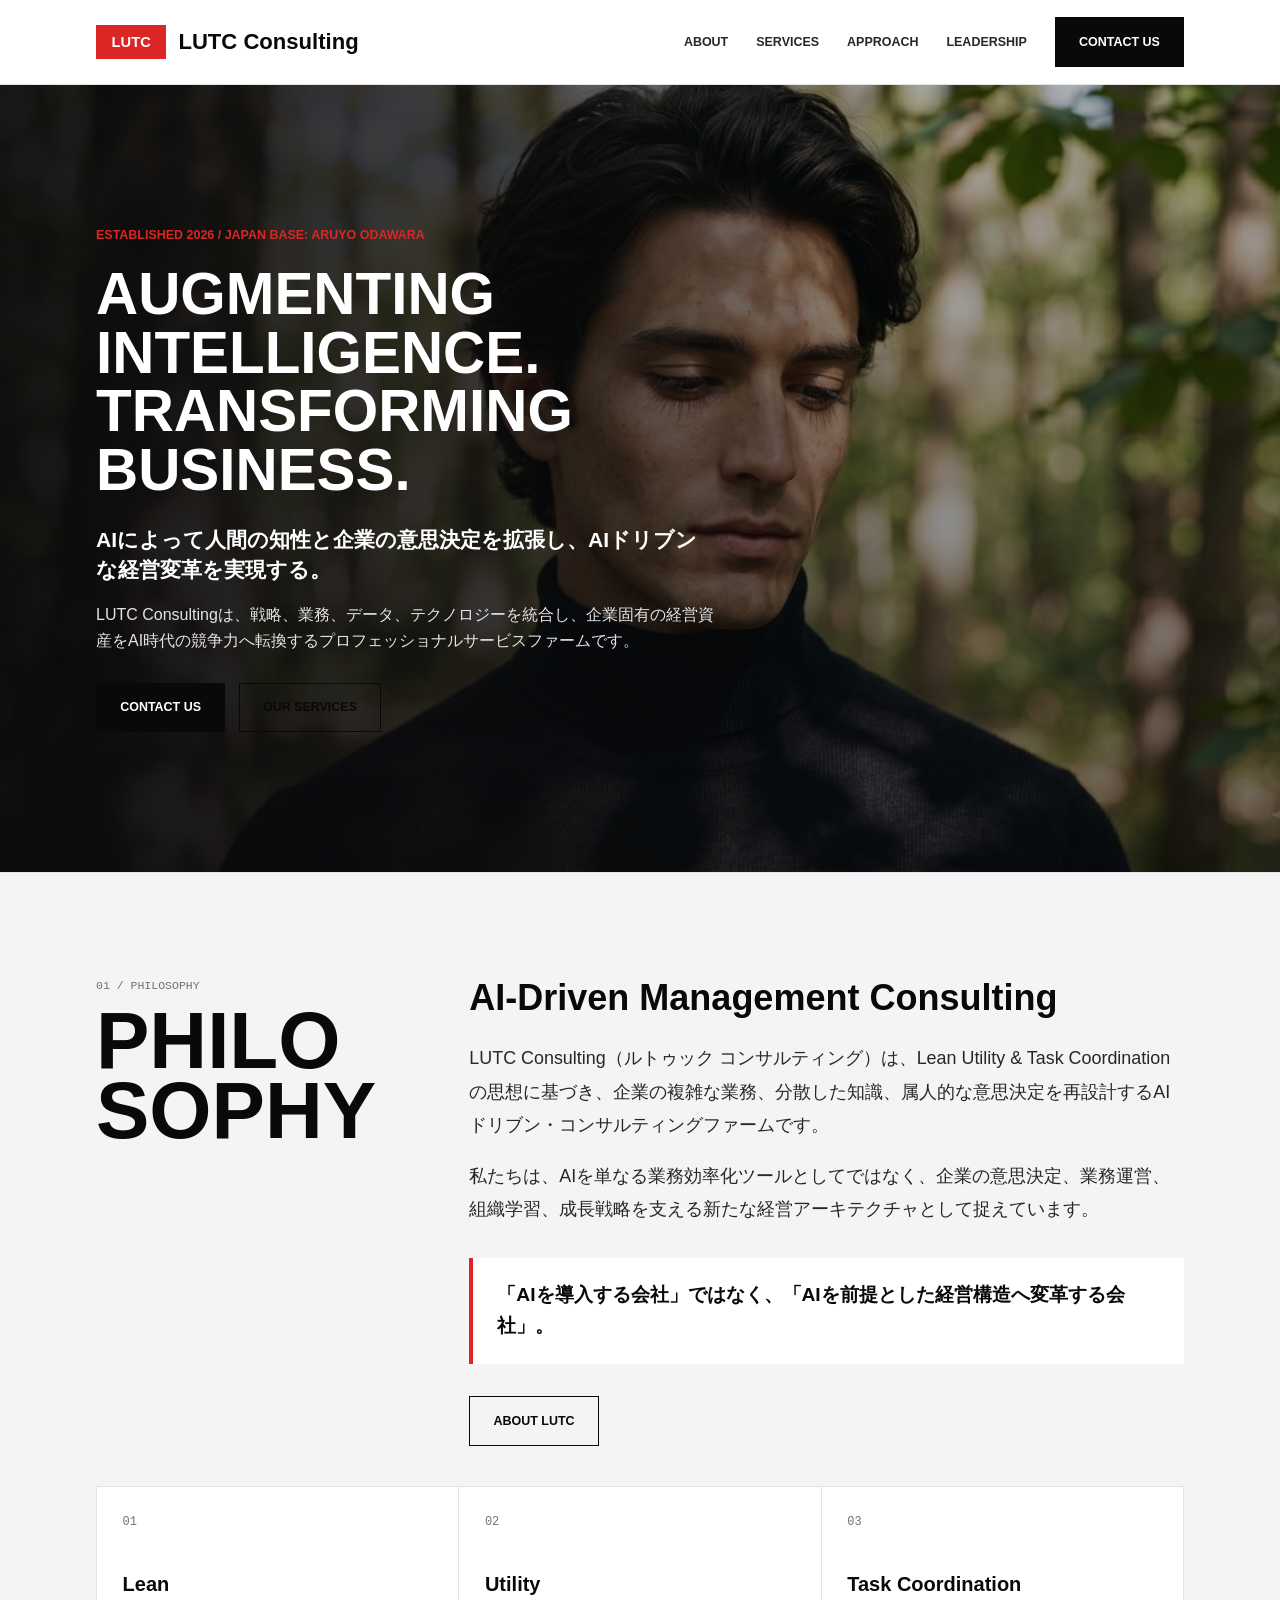
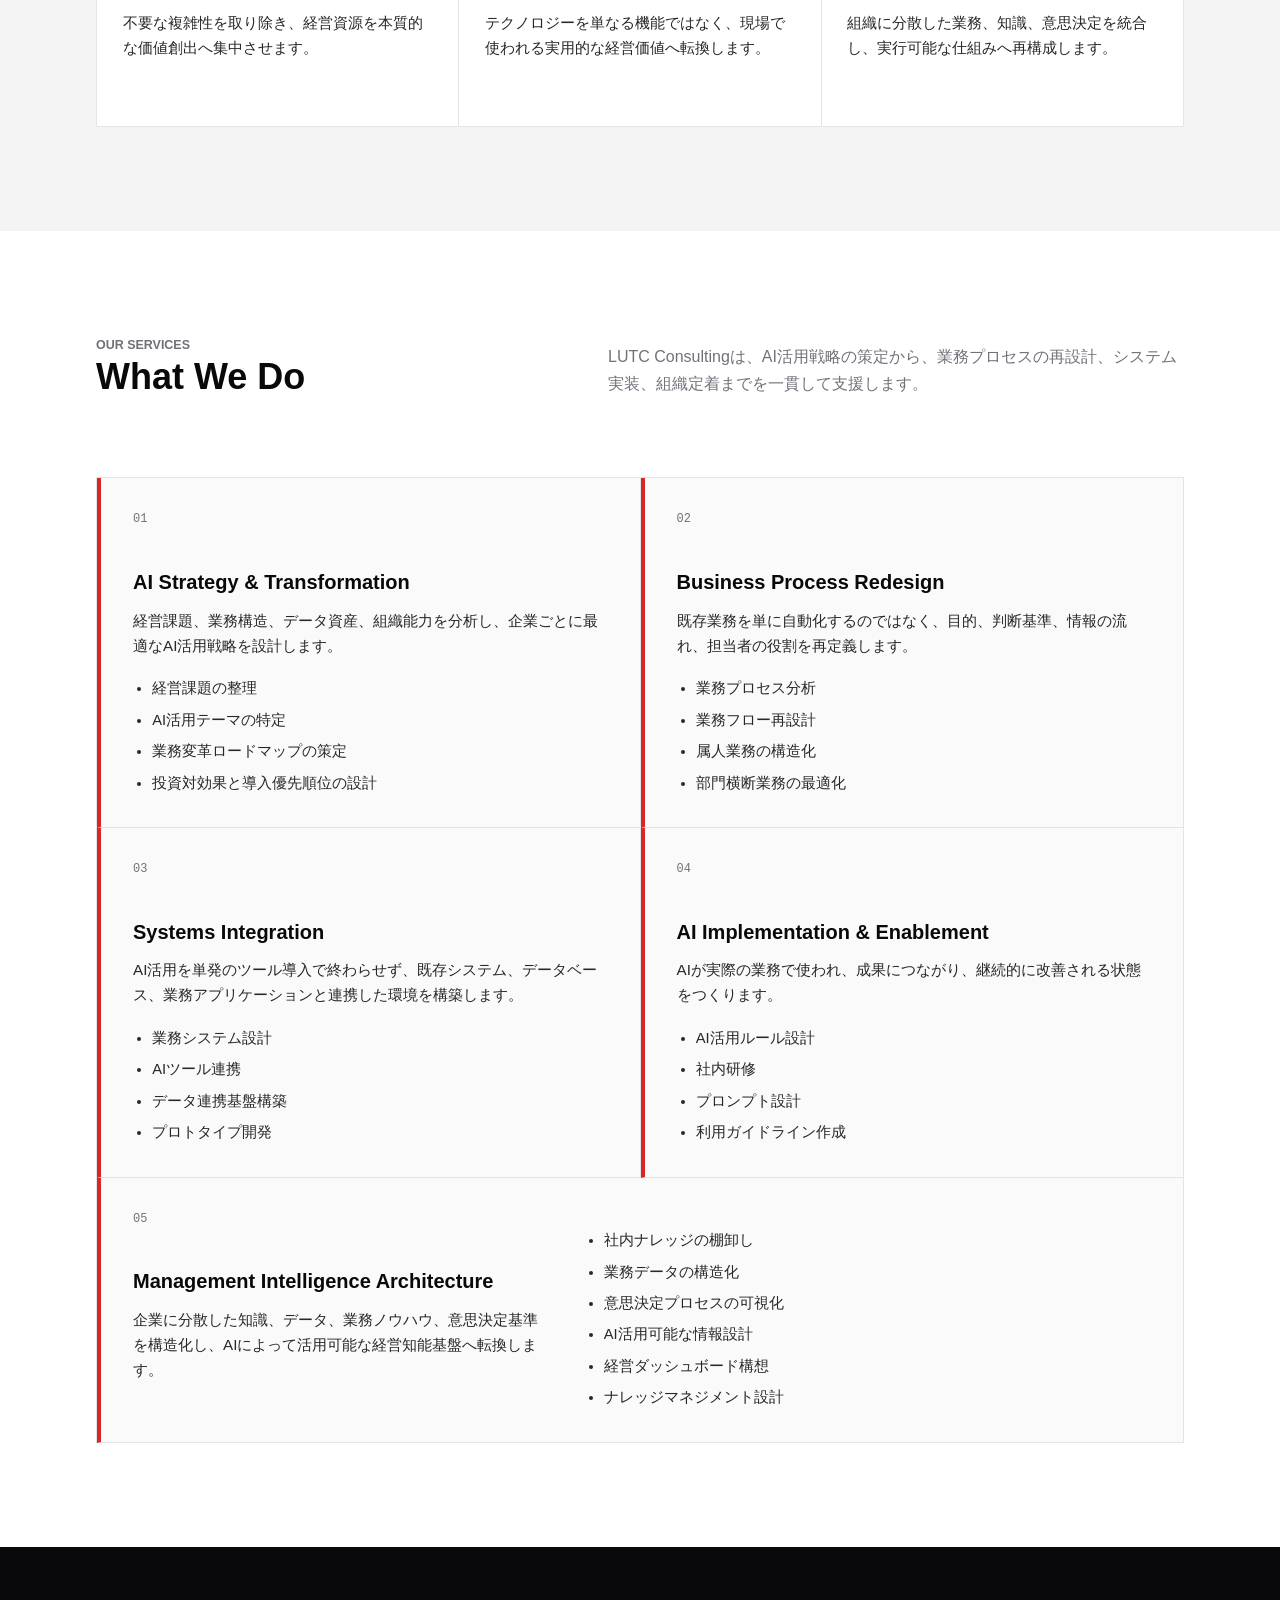
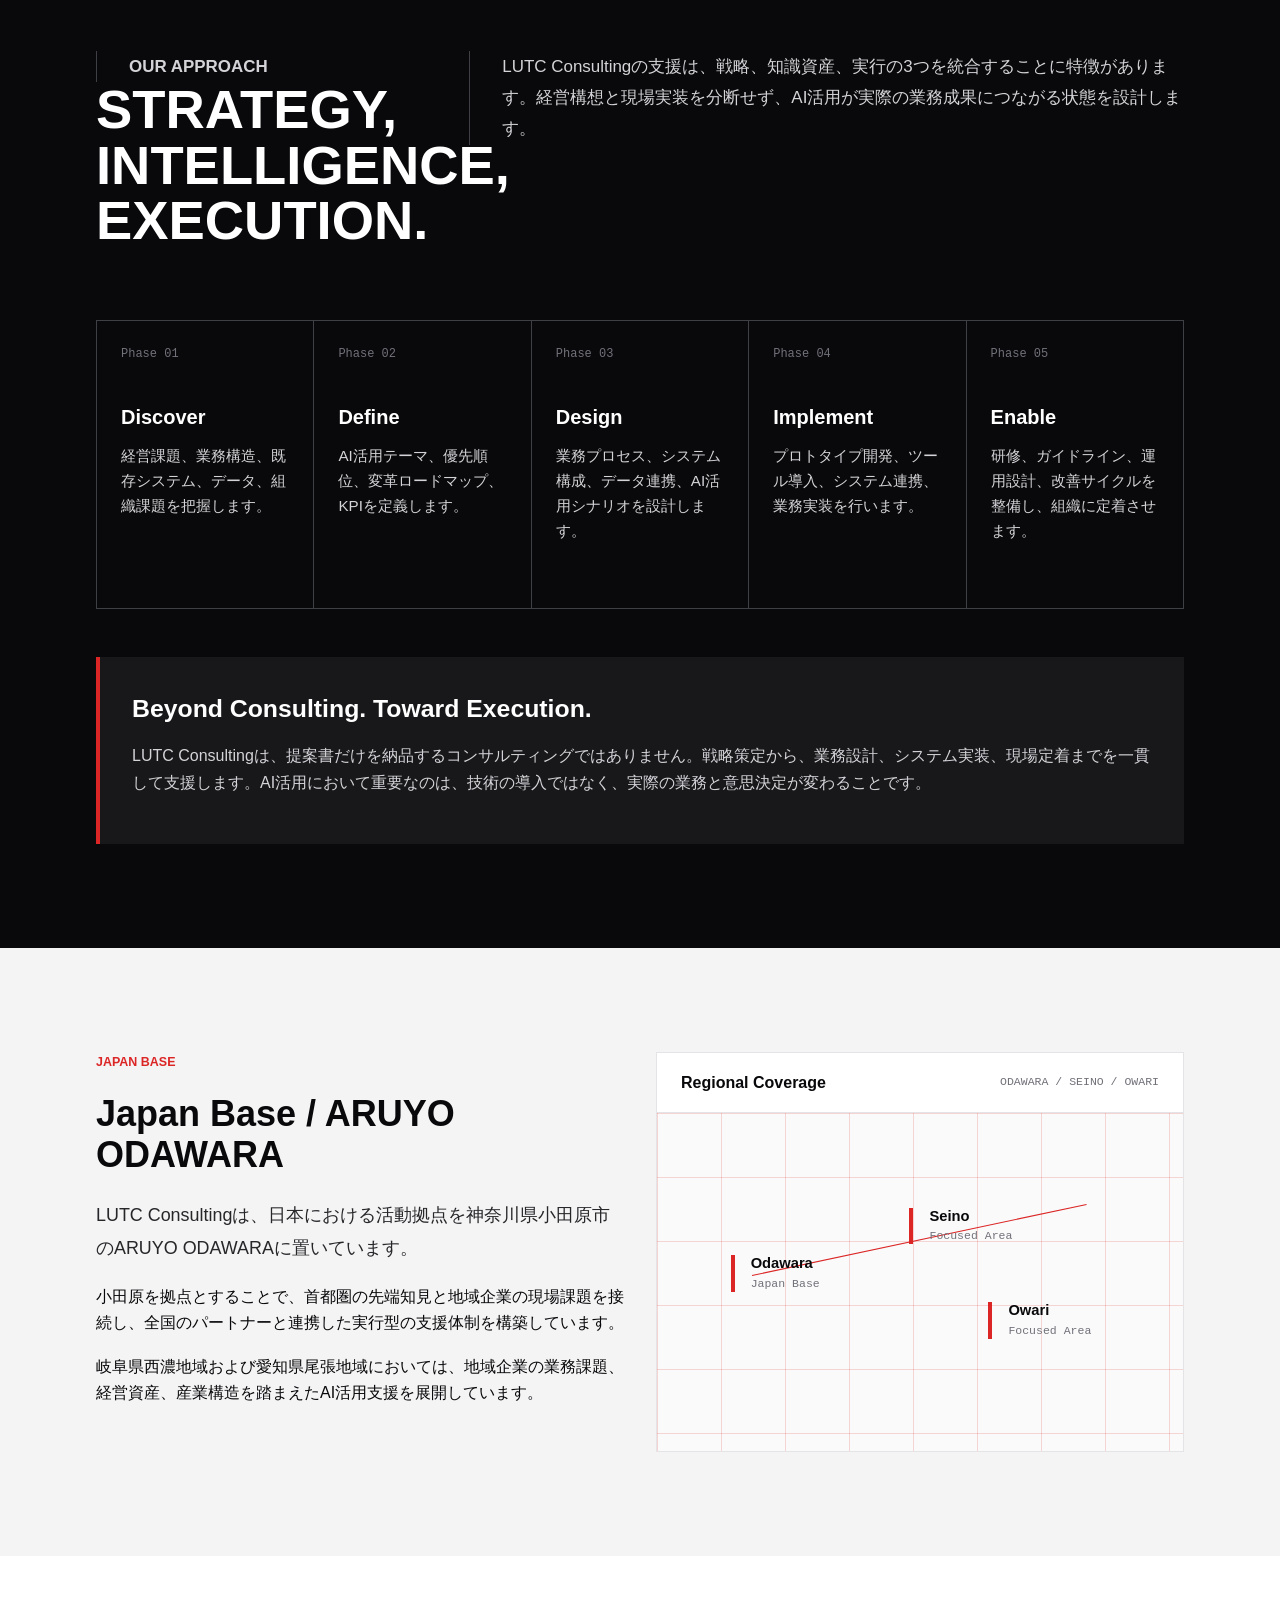
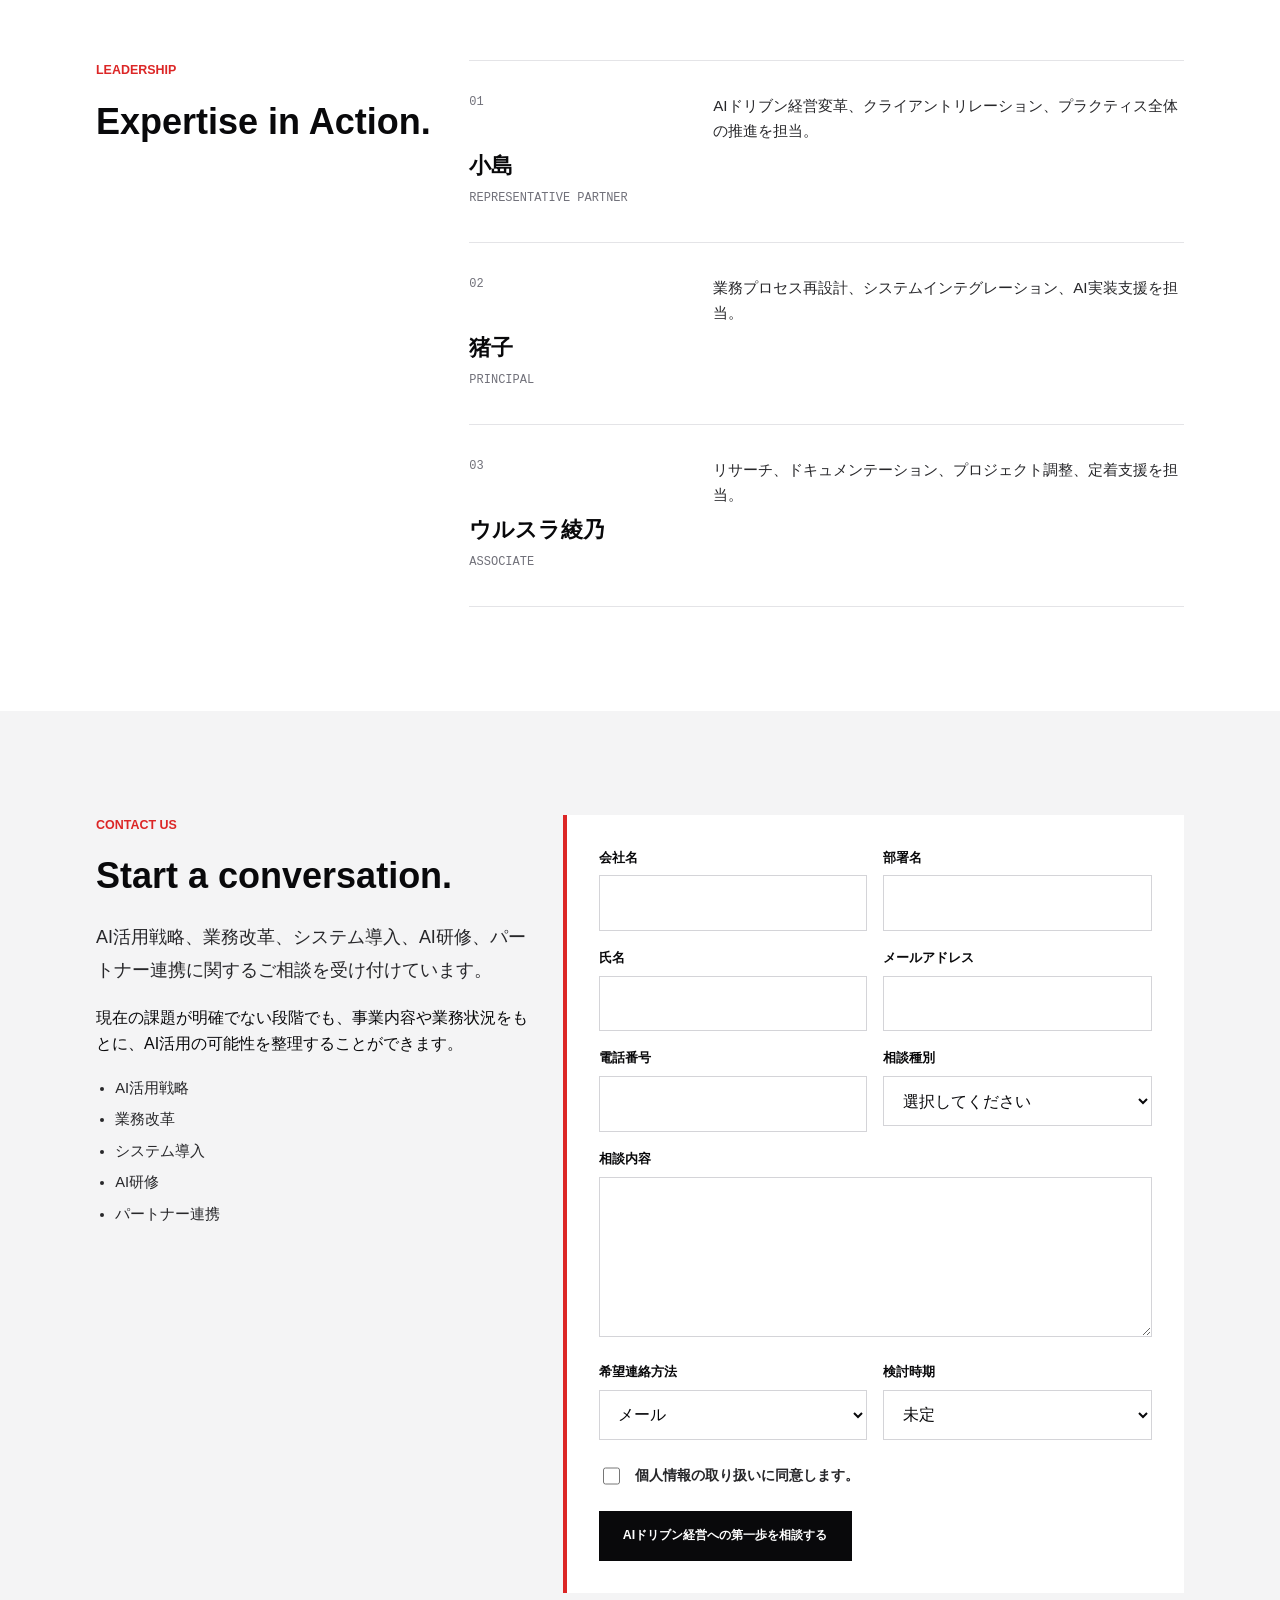
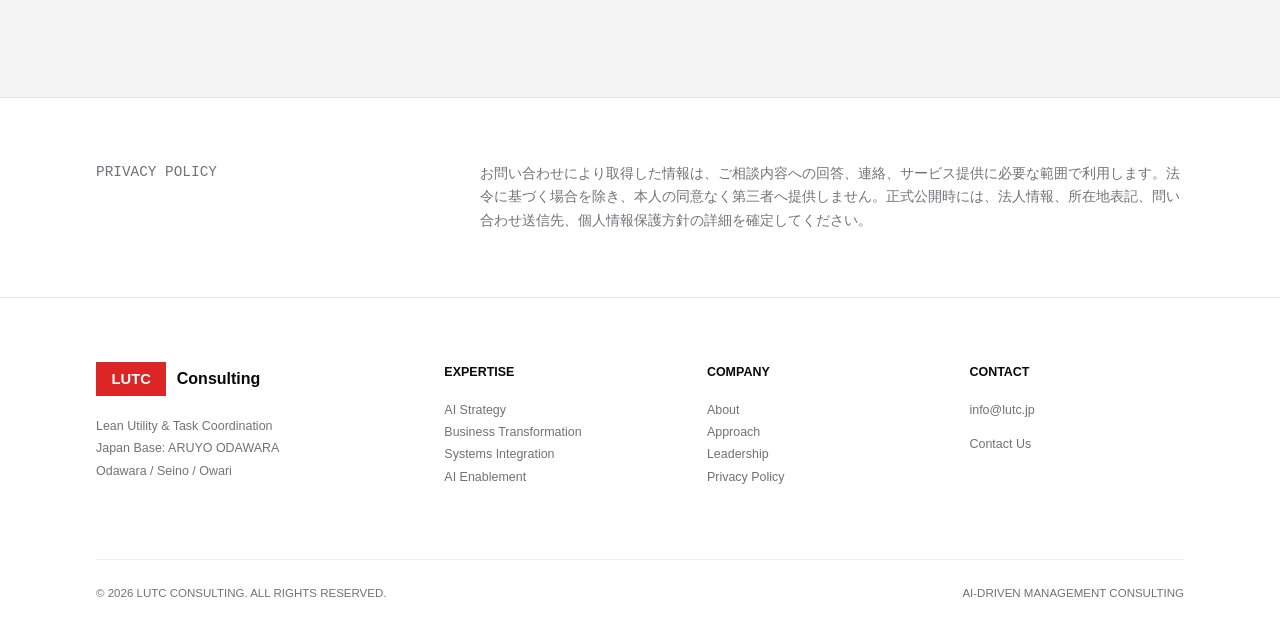
==== site/src/index.html @ a6c661dd "Add Google Sheets + Apps Script backend for the contact form Replace the contact form's mailto: plac" ====
﻿<!doctype html>
<html lang="ja">
<head>
  <meta charset="utf-8">
  <meta name="viewport" content="width=device-width, initial-scale=1">
  <title>LUTC Consulting｜AIドリブン経営支援・業務改革・システムインテグレーション</title>
  <meta name="description" content="LUTC Consulting（ルトゥック コンサルティング）は、AI活用戦略、業務改革、システムインテグレーション、AI実装、組織定着を支援するプロフェッショナルサービスファームです。ARUYO ODAWARAを日本活動拠点に、全国の企業のAIドリブン経営を支援します。">
  <meta property="og:title" content="LUTC Consulting｜AIドリブン経営支援">
  <meta property="og:description" content="AIによって人間の知性と企業の意思決定を拡張し、AIドリブンな経営変革を実現する。">
  <meta property="og:type" content="website">
  <meta property="og:image" content="assets/hero/lutc-hero-strategy-1200.jpg">
  <meta name="theme-color" content="#dc2626">
  <link rel="stylesheet" href="styles.css?v=20260621-2">
</head>
<body>
  <a class="skip-link" href="#main">本文へ移動</a>

  <header class="site-header" aria-label="Global navigation">
    <div class="nav-wrap">
      <a class="brand" href="#home" aria-label="LUTC Consulting home">
        <span class="brand-mark" aria-hidden="true">LUTC</span>
        <span class="brand-word">LUTC Consulting</span>
      </a>
      <button class="menu-button" type="button" aria-label="メニューを開閉" aria-controls="site-navigation" aria-expanded="false">
        <span class="menu-icon" aria-hidden="true"></span>
      </button>
      <nav id="site-navigation" class="nav-links" aria-label="Primary">
        <a class="nav-link" href="about.html">About</a>
        <a class="nav-link" href="#services">Services</a>
        <a class="nav-link" href="#approach">Approach</a>
        <a class="nav-link" href="#leadership">Leadership</a>
        <a class="button" href="#contact">Contact Us</a>
      </nav>
    </div>
  </header>

  <main id="main">
    <section id="home" class="hero">
      <picture class="hero-media hero-media-layer strategy is-active" aria-hidden="true">
        <source
          srcset="assets/hero/lutc-hero-strategy-800.jpg 800w, assets/hero/lutc-hero-strategy-1200.jpg 1200w"
          sizes="100vw">
        <img src="assets/hero/lutc-hero-strategy-1200.jpg" width="1200" height="654" alt="" fetchpriority="high" decoding="async">
      </picture>
      <picture class="hero-media hero-media-layer intelligence" aria-hidden="true">
        <source
          media="(max-width: 820px)"
          srcset="assets/hero/lutc-hero-intelligence-480.jpg 480w, assets/hero/lutc-hero-intelligence-800.jpg 800w, assets/hero/lutc-hero-intelligence-1200.jpg 1200w"
          sizes="100vw">
        <source
          srcset="assets/hero/lutc-hero-intelligence-800.jpg 800w, assets/hero/lutc-hero-intelligence-1200.jpg 1200w"
          sizes="100vw">
        <img src="assets/hero/lutc-hero-intelligence-1200.jpg" width="1200" height="654" alt="" decoding="async">
      </picture>
      <div class="section-inner grid-12">
        <div class="hero-copy">
          <p class="eyebrow">Established 2026 / Japan Base: ARUYO ODAWARA</p>
          <h1>Augmenting Intelligence. Transforming Business.</h1>
          <p class="hero-lead">AIによって人間の知性と企業の意思決定を拡張し、AIドリブンな経営変革を実現する。</p>
          <p class="hero-body">LUTC Consultingは、戦略、業務、データ、テクノロジーを統合し、企業固有の経営資産をAI時代の競争力へ転換するプロフェッショナルサービスファームです。</p>
          <div class="hero-actions" aria-label="主要導線">
            <a class="button" href="#contact">Contact Us</a>
            <a class="button secondary" href="#services">Our Services</a>
          </div>
        </div>
      </div>
    </section>

    <section id="about" class="section plaster">
      <div class="section-inner grid-12">
        <div class="section-header philosophy-header">
          <p class="meta">01 / Philosophy</p>
          <p class="philosophy-word">PHILOSOPHY</p>
        </div>
        <div class="section-body copy-stack">
          <h2 class="section-title">AI-Driven Management Consulting</h2>
          <p class="section-lead">LUTC Consulting（ルトゥック コンサルティング）は、Lean Utility &amp; Task Coordinationの思想に基づき、企業の複雑な業務、分散した知識、属人的な意思決定を再設計するAIドリブン・コンサルティングファームです。</p>
          <p class="section-lead">私たちは、AIを単なる業務効率化ツールとしてではなく、企業の意思決定、業務運営、組織学習、成長戦略を支える新たな経営アーキテクチャとして捉えています。</p>
          <div class="quote-panel">「AIを導入する会社」ではなく、「AIを前提とした経営構造へ変革する会社」。</div>
          <div class="about-actions">
            <a class="button secondary" href="about.html">About LUTC</a>
          </div>
        </div>
      </div>
      <div class="section-inner">
        <div class="term-grid" aria-label="Lean Utility and Task Coordination">
          <article class="term">
            <span class="index">01</span>
            <h3>Lean</h3>
            <p>不要な複雑性を取り除き、経営資源を本質的な価値創出へ集中させます。</p>
          </article>
          <article class="term">
            <span class="index">02</span>
            <h3>Utility</h3>
            <p>テクノロジーを単なる機能ではなく、現場で使われる実用的な経営価値へ転換します。</p>
          </article>
          <article class="term">
            <span class="index">03</span>
            <h3>Task Coordination</h3>
            <p>組織に分散した業務、知識、意思決定を統合し、実行可能な仕組みへ再構成します。</p>
          </article>
        </div>
      </div>
    </section>

    <section id="services" class="section">
      <div class="section-inner grid-12">
        <div class="service-intro">
          <div>
            <p class="eyebrow">Our Services</p>
            <h2 class="section-title">What We Do</h2>
          </div>
          <p>LUTC Consultingは、AI活用戦略の策定から、業務プロセスの再設計、システム実装、組織定着までを一貫して支援します。</p>
        </div>
        <div class="services-grid">
          <article class="service">
            <span class="index">01</span>
            <h3>AI Strategy &amp; Transformation</h3>
            <p>経営課題、業務構造、データ資産、組織能力を分析し、企業ごとに最適なAI活用戦略を設計します。</p>
            <ul>
              <li>経営課題の整理</li>
              <li>AI活用テーマの特定</li>
              <li>業務変革ロードマップの策定</li>
              <li>投資対効果と導入優先順位の設計</li>
            </ul>
          </article>
          <article class="service">
            <span class="index">02</span>
            <h3>Business Process Redesign</h3>
            <p>既存業務を単に自動化するのではなく、目的、判断基準、情報の流れ、担当者の役割を再定義します。</p>
            <ul>
              <li>業務プロセス分析</li>
              <li>業務フロー再設計</li>
              <li>属人業務の構造化</li>
              <li>部門横断業務の最適化</li>
            </ul>
          </article>
          <article class="service">
            <span class="index">03</span>
            <h3>Systems Integration</h3>
            <p>AI活用を単発のツール導入で終わらせず、既存システム、データベース、業務アプリケーションと連携した環境を構築します。</p>
            <ul>
              <li>業務システム設計</li>
              <li>AIツール連携</li>
              <li>データ連携基盤構築</li>
              <li>プロトタイプ開発</li>
            </ul>
          </article>
          <article class="service">
            <span class="index">04</span>
            <h3>AI Implementation &amp; Enablement</h3>
            <p>AIが実際の業務で使われ、成果につながり、継続的に改善される状態をつくります。</p>
            <ul>
              <li>AI活用ルール設計</li>
              <li>社内研修</li>
              <li>プロンプト設計</li>
              <li>利用ガイドライン作成</li>
            </ul>
          </article>
          <article class="service featured">
            <div>
              <span class="index">05</span>
              <h3>Management Intelligence Architecture</h3>
              <p>企業に分散した知識、データ、業務ノウハウ、意思決定基準を構造化し、AIによって活用可能な経営知能基盤へ転換します。</p>
            </div>
            <ul>
              <li>社内ナレッジの棚卸し</li>
              <li>業務データの構造化</li>
              <li>意思決定プロセスの可視化</li>
              <li>AI活用可能な情報設計</li>
              <li>経営ダッシュボード構想</li>
              <li>ナレッジマネジメント設計</li>
            </ul>
          </article>
        </div>
      </div>
    </section>

    <section id="approach" class="section dark">
      <div class="section-inner">
        <div class="grid-12 approach-head">
          <div class="section-header">
            <p class="eyebrow">Our Approach</p>
            <h2>Strategy, Intelligence, Execution.</h2>
          </div>
          <div class="section-body">
            <p>LUTC Consultingの支援は、戦略、知識資産、実行の3つを統合することに特徴があります。経営構想と現場実装を分断せず、AI活用が実際の業務成果につながる状態を設計します。</p>
          </div>
        </div>
        <div class="phase-grid" aria-label="Approach phases">
          <article class="phase">
            <span class="index">Phase 01</span>
            <h3>Discover</h3>
            <p>経営課題、業務構造、既存システム、データ、組織課題を把握します。</p>
          </article>
          <article class="phase">
            <span class="index">Phase 02</span>
            <h3>Define</h3>
            <p>AI活用テーマ、優先順位、変革ロードマップ、KPIを定義します。</p>
          </article>
          <article class="phase">
            <span class="index">Phase 03</span>
            <h3>Design</h3>
            <p>業務プロセス、システム構成、データ連携、AI活用シナリオを設計します。</p>
          </article>
          <article class="phase">
            <span class="index">Phase 04</span>
            <h3>Implement</h3>
            <p>プロトタイプ開発、ツール導入、システム連携、業務実装を行います。</p>
          </article>
          <article class="phase">
            <span class="index">Phase 05</span>
            <h3>Enable</h3>
            <p>研修、ガイドライン、運用設計、改善サイクルを整備し、組織に定着させます。</p>
          </article>
        </div>
        <div class="execution-panel">
          <h3>Beyond Consulting. Toward Execution.</h3>
          <p>LUTC Consultingは、提案書だけを納品するコンサルティングではありません。戦略策定から、業務設計、システム実装、現場定着までを一貫して支援します。AI活用において重要なのは、技術の導入ではなく、実際の業務と意思決定が変わることです。</p>
        </div>
      </div>
    </section>

    <section id="base" class="section plaster">
      <div class="section-inner grid-12 base-layout">
        <div class="base-copy copy-stack">
          <p class="eyebrow">Japan Base</p>
          <h2 class="section-title">Japan Base / ARUYO ODAWARA</h2>
          <p class="section-lead">LUTC Consultingは、日本における活動拠点を神奈川県小田原市のARUYO ODAWARAに置いています。</p>
          <p>小田原を拠点とすることで、首都圏の先端知見と地域企業の現場課題を接続し、全国のパートナーと連携した実行型の支援体制を構築しています。</p>
          <p>岐阜県西濃地域および愛知県尾張地域においては、地域企業の業務課題、経営資産、産業構造を踏まえたAI活用支援を展開しています。</p>
        </div>
        <aside class="coverage-map" aria-label="Regional coverage">
          <header>
            <strong>Regional Coverage</strong>
            <span class="meta">Odawara / Seino / Owari</span>
          </header>
          <div class="map-stage">
            <span class="map-line" aria-hidden="true"></span>
            <div class="map-point odawara">
              <b>Odawara</b>
              <span>Japan Base</span>
            </div>
            <div class="map-point seino">
              <b>Seino</b>
              <span>Focused Area</span>
            </div>
            <div class="map-point owari">
              <b>Owari</b>
              <span>Focused Area</span>
            </div>
          </div>
        </aside>
      </div>
    </section>

    <section id="leadership" class="section">
      <div class="section-inner grid-12">
        <div class="section-header">
          <p class="eyebrow">Leadership</p>
          <h2 class="section-title">Expertise in Action.</h2>
        </div>
        <div class="leadership-list">
          <article class="person">
            <div>
              <span class="index">01</span>
              <h3>小島</h3>
              <span class="role">Representative Partner</span>
            </div>
            <p>AIドリブン経営変革、クライアントリレーション、プラクティス全体の推進を担当。</p>
          </article>
          <article class="person">
            <div>
              <span class="index">02</span>
              <h3>猪子</h3>
              <span class="role">Principal</span>
            </div>
            <p>業務プロセス再設計、システムインテグレーション、AI実装支援を担当。</p>
          </article>
          <article class="person">
            <div>
              <span class="index">03</span>
              <h3>ウルスラ綾乃</h3>
              <span class="role">Associate</span>
            </div>
            <p>リサーチ、ドキュメンテーション、プロジェクト調整、定着支援を担当。</p>
          </article>
        </div>
      </div>
    </section>

    <section id="contact" class="section plaster">
      <div class="section-inner grid-12 contact-layout">
        <div class="contact-copy copy-stack">
          <p class="eyebrow">Contact Us</p>
          <h2 class="section-title">Start a conversation.</h2>
          <p class="section-lead">AI活用戦略、業務改革、システム導入、AI研修、パートナー連携に関するご相談を受け付けています。</p>
          <p>現在の課題が明確でない段階でも、事業内容や業務状況をもとに、AI活用の可能性を整理することができます。</p>
          <ul class="contact-list">
            <li>AI活用戦略</li>
            <li>業務改革</li>
            <li>システム導入</li>
            <li>AI研修</li>
            <li>パートナー連携</li>
          </ul>
        </div>
        <div class="contact-form-wrap">
          <form id="contact-form" action="mailto:info@lutc.jp" method="post" enctype="text/plain" data-endpoint="__GAS_ENDPOINT_URL__">
            <!-- スパム対策: 人間には見えない／入力しないハニーポット -->
            <input type="text" name="_hp" class="visually-hidden" tabindex="-1" autocomplete="off" aria-hidden="true">
            <div class="form-grid">
              <div class="field">
                <label for="company">会社名</label>
                <input id="company" name="会社名" autocomplete="organization" required>
              </div>
              <div class="field">
                <label for="department">部署名</label>
                <input id="department" name="部署名" autocomplete="organization-title">
              </div>
              <div class="field">
                <label for="name">氏名</label>
                <input id="name" name="氏名" autocomplete="name" required>
              </div>
              <div class="field">
                <label for="email">メールアドレス</label>
                <input id="email" name="メールアドレス" type="email" autocomplete="email" required>
              </div>
              <div class="field">
                <label for="phone">電話番号</label>
                <input id="phone" name="電話番号" type="tel" autocomplete="tel">
              </div>
              <div class="field">
                <label for="topic">相談種別</label>
                <select id="topic" name="相談種別" required>
                  <option value="">選択してください</option>
                  <option>AI活用戦略</option>
                  <option>業務改革</option>
                  <option>システム導入</option>
                  <option>AI研修</option>
                  <option>パートナー連携</option>
                  <option>その他</option>
                </select>
              </div>
              <div class="field full">
                <label for="message">相談内容</label>
                <textarea id="message" name="相談内容" required></textarea>
              </div>
              <div class="field">
                <label for="contact-method">希望連絡方法</label>
                <select id="contact-method" name="希望連絡方法">
                  <option>メール</option>
                  <option>電話</option>
                  <option>オンライン面談</option>
                </select>
              </div>
              <div class="field">
                <label for="timeline">検討時期</label>
                <select id="timeline" name="検討時期">
                  <option>未定</option>
                  <option>1か月以内</option>
                  <option>3か月以内</option>
                  <option>半年以内</option>
                </select>
              </div>
              <div class="field full">
                <label class="checkbox-row">
                  <input type="checkbox" name="個人情報の取り扱いへの同意" required>
                  <span><a href="#privacy">個人情報の取り扱い</a>に同意します。</span>
                </label>
              </div>
              <div class="field full">
                <button class="button" type="submit">AIドリブン経営への第一歩を相談する</button>
                <p class="form-status" role="status" aria-live="polite" hidden></p>
              </div>
            </div>
          </form>
        </div>
      </div>
    </section>

    <section id="privacy" class="privacy">
      <div class="section-inner">
        <div>
          <p class="meta">Privacy Policy</p>
        </div>
        <p>お問い合わせにより取得した情報は、ご相談内容への回答、連絡、サービス提供に必要な範囲で利用します。法令に基づく場合を除き、本人の同意なく第三者へ提供しません。正式公開時には、法人情報、所在地表記、問い合わせ送信先、個人情報保護方針の詳細を確定してください。</p>
      </div>
    </section>
  </main>

  <footer class="site-footer">
    <div class="footer-inner">
      <div class="footer-grid">
        <div class="footer-col">
          <div class="footer-brand">
            <span class="footer-mark">LUTC</span>
            <strong>Consulting</strong>
          </div>
          <p class="footer-note">Lean Utility &amp; Task Coordination<br>Japan Base: ARUYO ODAWARA<br>Odawara / Seino / Owari</p>
        </div>
        <div class="footer-col">
          <h3>Expertise</h3>
          <a href="#services">AI Strategy</a>
          <a href="#services">Business Transformation</a>
          <a href="#services">Systems Integration</a>
          <a href="#services">AI Enablement</a>
        </div>
        <div class="footer-col">
          <h3>Company</h3>
          <a href="about.html">About</a>
          <a href="#approach">Approach</a>
          <a href="#leadership">Leadership</a>
          <a href="#privacy">Privacy Policy</a>
        </div>
        <div class="footer-col">
          <h3>Contact</h3>
          <p>info@lutc.jp</p>
          <a href="#contact">Contact Us</a>
        </div>
      </div>
      <div class="footer-bottom">
        <span>© 2026 LUTC Consulting. All Rights Reserved.</span>
        <span>AI-Driven Management Consulting</span>
      </div>
    </div>
  </footer>

  <script>
    const menuButton = document.querySelector('.menu-button');
    const navigation = document.querySelector('#site-navigation');

    menuButton?.addEventListener('click', () => {
      const expanded = menuButton.getAttribute('aria-expanded') === 'true';
      menuButton.setAttribute('aria-expanded', String(!expanded));
      navigation?.classList.toggle('is-open', !expanded);
    });

    navigation?.addEventListener('click', (event) => {
      if (event.target instanceof HTMLAnchorElement) {
        menuButton?.setAttribute('aria-expanded', 'false');
        navigation.classList.remove('is-open');
      }
    });

    const heroSlides = Array.from(document.querySelectorAll('.hero-media-layer'));
    const reduceMotion = window.matchMedia('(prefers-reduced-motion: reduce)').matches;

    if (heroSlides.length > 1 && !reduceMotion) {
      let currentSlide = 0;
      window.setInterval(() => {
        heroSlides[currentSlide].classList.remove('is-active');
        currentSlide = (currentSlide + 1) % heroSlides.length;
        heroSlides[currentSlide].classList.add('is-active');
      }, 10000);
    }

    // ===== お問い合わせフォーム送信（GAS Web アプリへ POST） =====
    const contactForm = document.querySelector('#contact-form');
    contactForm?.addEventListener('submit', async (event) => {
      const endpoint = contactForm.dataset.endpoint;
      // エンドポイント未設定（プレースホルダーのまま）なら既定の mailto 動作に任せる
      if (!endpoint || endpoint.indexOf('__') === 0) return;

      event.preventDefault();
      if (!contactForm.reportValidity()) return;

      const status = contactForm.querySelector('.form-status');
      const button = contactForm.querySelector('button[type="submit"]');
      const originalLabel = button?.textContent;

      const setStatus = (message, state) => {
        if (!status) return;
        status.textContent = message;
        status.hidden = !message;
        status.classList.toggle('is-success', state === 'success');
        status.classList.toggle('is-error', state === 'error');
      };

      if (button) {
        button.disabled = true;
        button.textContent = '送信中…';
      }
      setStatus('送信しています…', 'pending');

      try {
        const response = await fetch(endpoint, {
          method: 'POST',
          body: new URLSearchParams(new FormData(contactForm))
        });
        const data = await response.json();
        if (!data.ok) throw new Error(data.error || '送信に失敗しました。');

        contactForm.reset();
        setStatus('送信が完了しました。担当者より改めてご連絡いたします。', 'success');
      } catch (error) {
        setStatus('送信に失敗しました。お手数ですが info@lutc.jp までメールでお問い合わせください。', 'error');
      } finally {
        if (button) {
          button.disabled = false;
          if (originalLabel) button.textContent = originalLabel;
        }
      }
    });
  </script>
</body>
</html>
---- site/src/styles.css ----
:root {
  --red: #dc2626;
  --black: #09090b;
  --charcoal: #18181b;
  --ink: #27272a;
  --muted: #71717a;
  --plaster: #f4f4f5;
  --line: #e4e4e7;
  --white: #ffffff;
  --max: 1280px;
  --space-x: 6rem;
  --ease: cubic-bezier(0.16, 1, 0.3, 1);
}

* {
  box-sizing: border-box;
}

html {
  scroll-behavior: smooth;
}

body {
  margin: 0;
  color: var(--black);
  background: var(--white);
  font-family: Inter, "Noto Sans JP", "Yu Gothic", "Hiragino Sans", "Segoe UI", Arial, sans-serif;
  line-height: 1.65;
  -webkit-font-smoothing: antialiased;
  text-rendering: optimizeLegibility;
}

a {
  color: inherit;
  text-decoration: none;
}

img,
svg {
  display: block;
  max-width: 100%;
}

figure {
  margin: 0;
}

button,
input,
textarea,
select {
  font: inherit;
}

::selection {
  background: var(--red);
  color: var(--white);
}

.skip-link {
  position: absolute;
  left: 1rem;
  top: -4rem;
  z-index: 1000;
  background: var(--black);
  color: var(--white);
  padding: 0.75rem 1rem;
  transition: top 180ms var(--ease);
}

.skip-link:focus {
  top: 1rem;
}

.site-header {
  position: sticky;
  top: 0;
  z-index: 50;
  border-bottom: 1px solid var(--line);
  background: rgba(255, 255, 255, 0.96);
  backdrop-filter: blur(16px);
}

.nav-wrap,
.section-inner,
.footer-inner {
  width: min(100%, var(--max));
  margin: 0 auto;
  padding-left: var(--space-x);
  padding-right: var(--space-x);
}

.nav-wrap {
  min-height: 5.25rem;
  display: flex;
  align-items: center;
  justify-content: space-between;
  gap: 2rem;
}

.brand {
  display: inline-flex;
  align-items: center;
  gap: 0.75rem;
  min-width: max-content;
}

.brand-mark {
  display: inline-grid;
  place-items: center;
  min-width: 4.4rem;
  height: 2.1rem;
  padding: 0 0.75rem;
  background: var(--red);
  color: var(--white);
  font-weight: 900;
  font-size: 0.92rem;
  line-height: 1;
}

.brand-word {
  font-size: 1.38rem;
  font-weight: 800;
  line-height: 1;
}

.nav-links {
  display: flex;
  align-items: center;
  gap: 1.75rem;
}

.nav-link {
  color: var(--ink);
  font-size: 0.78rem;
  font-weight: 800;
  text-transform: uppercase;
  transition: color 300ms var(--ease);
}

.nav-link:hover,
.nav-link:focus-visible {
  color: var(--red);
}

.button {
  display: inline-flex;
  align-items: center;
  justify-content: center;
  min-height: 3rem;
  padding: 0.85rem 1.45rem;
  border: 1px solid var(--black);
  background: var(--black);
  color: var(--white);
  font-size: 0.78rem;
  font-weight: 900;
  text-align: center;
  text-transform: uppercase;
  transition: background 300ms var(--ease), border-color 300ms var(--ease), color 300ms var(--ease);
}

.button:hover,
.button:focus-visible {
  border-color: var(--red);
  background: var(--red);
  color: var(--white);
}

.button.secondary {
  background: transparent;
  color: var(--black);
}

.button.secondary:hover,
.button.secondary:focus-visible {
  background: var(--black);
  border-color: var(--black);
  color: var(--white);
}

.section.dark .button.secondary {
  border-color: var(--white);
  color: var(--white);
}

.section.dark .button.secondary:hover,
.section.dark .button.secondary:focus-visible {
  border-color: var(--red);
  background: var(--red);
}

.menu-button {
  display: none;
  width: 2.75rem;
  height: 2.75rem;
  border: 1px solid var(--line);
  background: var(--white);
  color: var(--black);
  align-items: center;
  justify-content: center;
  padding: 0;
}

.menu-icon,
.menu-icon::before,
.menu-icon::after {
  width: 1.15rem;
  height: 2px;
  background: currentColor;
  content: "";
  display: block;
  transition: transform 220ms var(--ease), opacity 220ms var(--ease);
}

.menu-icon::before {
  transform: translateY(-0.42rem);
}

.menu-icon::after {
  transform: translateY(0.31rem);
}

.menu-button[aria-expanded="true"] .menu-icon {
  transform: rotate(45deg);
}

.menu-button[aria-expanded="true"] .menu-icon::before {
  transform: rotate(90deg);
}

.menu-button[aria-expanded="true"] .menu-icon::after {
  opacity: 0;
}

section {
  scroll-margin-top: 6rem;
}

.hero {
  position: relative;
  min-height: calc(100svh - 7rem);
  display: flex;
  align-items: center;
  padding: 3.5rem 0;
  border-bottom: 1px solid var(--line);
  background: var(--black);
  color: var(--white);
  overflow: hidden;
}

.hero-media,
.hero-media img {
  position: absolute;
  inset: 0;
  width: 100%;
  height: 100%;
}

.hero-media img {
  object-fit: cover;
  object-position: 55% 48%;
}

.hero-media-layer {
  opacity: 0;
  transition: opacity 1200ms var(--ease);
}

.hero-media-layer.is-active {
  opacity: 1;
}

.hero-media.strategy img {
  object-position: 55% 48%;
}

.hero-media.intelligence img {
  object-position: 53% 50%;
}

.hero::before {
  position: absolute;
  inset: 0;
  background:
    linear-gradient(90deg, rgba(9, 9, 11, 0.92) 0%, rgba(9, 9, 11, 0.72) 38%, rgba(9, 9, 11, 0.22) 72%),
    linear-gradient(180deg, rgba(9, 9, 11, 0.12) 0%, rgba(9, 9, 11, 0.48) 100%);
  content: "";
  z-index: 1;
}

.hero .section-inner {
  position: relative;
  z-index: 2;
}

.grid-12 {
  display: grid;
  grid-template-columns: repeat(12, minmax(0, 1fr));
  gap: 2rem;
  align-items: start;
}

.eyebrow {
  margin: 0 0 1.25rem;
  color: var(--red);
  font-size: 0.78rem;
  font-weight: 900;
  text-transform: uppercase;
}

.meta {
  color: var(--muted);
  font-family: "JetBrains Mono", Consolas, "SFMono-Regular", monospace;
  font-size: 0.72rem;
  line-height: 1.5;
  text-transform: uppercase;
}

.hero-copy {
  grid-column: span 7;
}

.hero-visual {
  grid-column: span 4;
  align-self: stretch;
  min-height: 32rem;
  display: flex;
  align-items: stretch;
}

h1,
h2,
h3,
h4,
p {
  margin-top: 0;
}

h1 {
  max-width: 15ch;
  margin-bottom: 1.6rem;
  font-size: 3.65rem;
  font-weight: 900;
  line-height: 1;
  text-transform: uppercase;
}

.hero-lead {
  max-width: 47rem;
  margin-bottom: 1rem;
  color: var(--white);
  font-size: 1.32rem;
  font-weight: 800;
  line-height: 1.45;
}

.hero-body {
  max-width: 45rem;
  margin-bottom: 1.75rem;
  color: #e4e4e7;
  font-size: 1rem;
}

.hero-actions {
  display: flex;
  flex-wrap: wrap;
  gap: 0.85rem;
  margin-bottom: 0;
}

.hero-facts {
  display: grid;
  grid-template-columns: repeat(3, minmax(0, 1fr));
  border-top: 1px solid var(--line);
  border-left: 1px solid var(--line);
}

.fact {
  padding: 1.35rem 1.25rem;
  border-right: 1px solid var(--line);
  border-bottom: 1px solid var(--line);
}

.fact strong {
  display: block;
  margin-bottom: 0.35rem;
  font-size: 1.05rem;
  line-height: 1.25;
}

.fact span {
  display: block;
  color: var(--muted);
  font-size: 0.82rem;
  line-height: 1.55;
}

.hero-portrait-grid {
  position: relative;
  width: 100%;
  min-height: 100%;
  display: grid;
  grid-template-rows: repeat(2, minmax(0, 1fr));
  gap: 1rem;
  padding: 1rem;
  border-left: 4px solid var(--red);
  background: var(--plaster);
  overflow: hidden;
}

.hero-portrait-grid::after {
  position: absolute;
  right: 1rem;
  bottom: 1rem;
  width: 34%;
  height: 4px;
  background: var(--red);
  content: "";
}

.hero-frame {
  position: relative;
  min-height: 0;
  border: 1px solid var(--line);
  background: #e4e4e7;
  overflow: hidden;
}

.hero-frame img {
  width: 100%;
  height: 100%;
  object-fit: cover;
  filter: saturate(0.92) contrast(1.03);
}

.hero-frame.strategy img {
  object-position: 54% 48%;
}

.hero-frame.intelligence img {
  object-position: 53% 50%;
}

.section {
  padding: 6.5rem 0;
}

.section.plaster {
  background: var(--plaster);
}

.section.dark {
  background: var(--black);
  color: var(--white);
}

.section-header {
  grid-column: span 4;
}

.philosophy-header {
  align-self: stretch;
}

.philosophy-word {
  max-width: 6.4ch;
  margin: 0;
  color: var(--black);
  font-size: 5rem;
  font-weight: 900;
  line-height: 0.88;
  text-transform: uppercase;
  overflow-wrap: anywhere;
}

.section-body {
  grid-column: span 8;
}

.section-title {
  margin-bottom: 1.5rem;
  font-size: 2.25rem;
  font-weight: 900;
  line-height: 1.15;
}

.section-lead {
  color: var(--ink);
  font-size: 1.12rem;
  line-height: 1.85;
}

.section.dark .section-lead,
.section.dark p {
  color: #d4d4d8;
}

.section.dark .meta {
  color: #a1a1aa;
}

.copy-stack > * + * {
  margin-top: 1.1rem;
}

.quote-panel {
  margin-top: 2rem;
  padding: 1.4rem 1.5rem;
  border-left: 4px solid var(--red);
  background: var(--white);
  font-size: 1.2rem;
  font-weight: 800;
  line-height: 1.6;
}

.about-actions {
  margin-top: 2rem;
}

.term-grid {
  display: grid;
  grid-template-columns: repeat(3, minmax(0, 1fr));
  border-top: 1px solid var(--line);
  border-left: 1px solid var(--line);
  margin-top: 2.5rem;
}

.term {
  min-height: 15rem;
  padding: 1.6rem;
  border-right: 1px solid var(--line);
  border-bottom: 1px solid var(--line);
  background: var(--white);
}

.term .index,
.service .index,
.phase .index,
.person .index {
  display: block;
  margin-bottom: 2.5rem;
  color: var(--muted);
  font-family: Consolas, "SFMono-Regular", monospace;
  font-size: 0.75rem;
}

.term h3,
.service h3,
.phase h3 {
  margin-bottom: 0.8rem;
  font-size: 1.25rem;
  line-height: 1.25;
}

.term p,
.service p,
.phase p,
.person p {
  margin-bottom: 0;
  color: var(--ink);
  font-size: 0.95rem;
}

.service-intro {
  grid-column: span 12;
  display: flex;
  align-items: end;
  justify-content: space-between;
  gap: 2rem;
  margin-bottom: 3rem;
}

.service-intro .section-title {
  margin-bottom: 0;
}

.service-intro p {
  max-width: 36rem;
  margin-bottom: 0;
  color: var(--muted);
}

.services-grid {
  grid-column: span 12;
  display: grid;
  grid-template-columns: repeat(2, minmax(0, 1fr));
  border-top: 1px solid var(--line);
  border-left: 1px solid var(--line);
}

.service {
  padding: 2rem;
  border-right: 1px solid var(--line);
  border-bottom: 1px solid var(--line);
  border-left: 4px solid var(--red);
  background: #fafafa;
  transition: background 300ms var(--ease);
}

.service:hover {
  background: var(--plaster);
}

.service.featured {
  grid-column: span 2;
  display: grid;
  grid-template-columns: 1fr 1.35fr;
  gap: 2rem;
  align-items: start;
}

.service ul,
.phase ul,
.contact-list {
  margin: 1.15rem 0 0;
  padding-left: 1.2rem;
  color: var(--ink);
  font-size: 0.92rem;
}

.service li + li,
.phase li + li,
.contact-list li + li {
  margin-top: 0.45rem;
}

.approach-head {
  margin-bottom: 4.5rem;
}

.approach-head h2 {
  max-width: 12ch;
  margin-bottom: 0;
  color: var(--white);
  font-size: 3.4rem;
  font-weight: 900;
  line-height: 1.02;
  text-transform: uppercase;
}

.approach-head p {
  margin: 0;
  padding-left: 2rem;
  border-left: 1px solid #3f3f46;
  font-size: 1.06rem;
  line-height: 1.85;
}

.phase-grid {
  display: grid;
  grid-template-columns: repeat(5, minmax(0, 1fr));
  border-top: 1px solid #3f3f46;
  border-left: 1px solid #3f3f46;
}

.phase {
  min-height: 18rem;
  padding: 1.5rem;
  border-right: 1px solid #3f3f46;
  border-bottom: 1px solid #3f3f46;
}

.phase h3 {
  color: var(--white);
}

.phase p,
.phase ul {
  color: #d4d4d8;
}

.execution-panel {
  margin-top: 3rem;
  padding: 2rem;
  border-left: 4px solid var(--red);
  background: var(--charcoal);
}

.execution-panel h3 {
  margin-bottom: 0.8rem;
  font-size: 1.55rem;
}

.base-layout {
  align-items: stretch;
}

.base-copy {
  grid-column: span 6;
}

.coverage-map {
  grid-column: span 6;
  min-height: 25rem;
  border: 1px solid var(--line);
  background: var(--white);
  display: grid;
  grid-template-rows: auto 1fr;
}

.coverage-map header {
  padding: 1.25rem 1.5rem;
  border-bottom: 1px solid var(--line);
  display: flex;
  justify-content: space-between;
  gap: 1rem;
}

.coverage-map strong {
  display: block;
  line-height: 1.2;
}

.map-stage {
  position: relative;
  min-height: 21rem;
  background:
    linear-gradient(90deg, rgba(220, 38, 38, 0.18) 1px, transparent 1px),
    linear-gradient(180deg, rgba(220, 38, 38, 0.18) 1px, transparent 1px),
    #fafafa;
  background-size: 4rem 4rem;
  overflow: hidden;
}

.map-line {
  position: absolute;
  left: 18%;
  top: 48%;
  width: 65%;
  height: 1px;
  background: var(--red);
  transform: rotate(-12deg);
  transform-origin: left center;
}

.map-point {
  position: absolute;
  display: grid;
  gap: 0.25rem;
  min-width: 9rem;
  padding-left: 1rem;
  border-left: 4px solid var(--red);
}

.map-point b {
  font-size: 0.92rem;
  line-height: 1.2;
}

.map-point span {
  color: var(--muted);
  font-family: Consolas, "SFMono-Regular", monospace;
  font-size: 0.72rem;
  line-height: 1.3;
}

.map-point.odawara {
  left: 14%;
  top: 42%;
}

.map-point.seino {
  left: 48%;
  top: 28%;
}

.map-point.owari {
  left: 63%;
  top: 56%;
}

.leadership-list {
  grid-column: span 8;
  border-top: 1px solid var(--line);
}

.person {
  display: grid;
  grid-template-columns: 0.45fr 1fr;
  gap: 2rem;
  padding: 2rem 0;
  border-bottom: 1px solid var(--line);
}

.person h3 {
  margin-bottom: 0.3rem;
  font-size: 1.35rem;
  line-height: 1.2;
}

.person .role {
  color: var(--muted);
  font-family: Consolas, "SFMono-Regular", monospace;
  font-size: 0.75rem;
  text-transform: uppercase;
}

.contact-layout {
  align-items: start;
}

.contact-copy {
  grid-column: span 5;
}

.contact-form-wrap {
  grid-column: span 7;
  border-left: 4px solid var(--red);
  background: var(--white);
  padding: 2rem;
}

.form-grid {
  display: grid;
  grid-template-columns: repeat(2, minmax(0, 1fr));
  gap: 1rem;
}

.field.full {
  grid-column: span 2;
}

label {
  display: block;
  margin-bottom: 0.45rem;
  color: var(--black);
  font-size: 0.82rem;
  font-weight: 800;
}

input,
select,
textarea {
  width: 100%;
  min-height: 3.1rem;
  border: 1px solid #d4d4d8;
  border-radius: 0;
  background: var(--white);
  color: var(--black);
  padding: 0.85rem 0.9rem;
  transition: border-color 200ms var(--ease), outline-color 200ms var(--ease);
}

textarea {
  min-height: 10rem;
  resize: vertical;
}

input:focus,
select:focus,
textarea:focus {
  outline: 2px solid rgba(220, 38, 38, 0.2);
  border-color: var(--red);
}

.checkbox-row {
  display: flex;
  align-items: flex-start;
  gap: 0.75rem;
  margin-top: 0.5rem;
  color: var(--ink);
  font-size: 0.9rem;
}

.checkbox-row input {
  width: 1.1rem;
  min-width: 1.1rem;
  height: 1.1rem;
  min-height: 1.1rem;
  margin-top: 0.22rem;
  accent-color: var(--red);
}

/* スクリーンリーダー用に残しつつ視覚的に隠す（ハニーポット等） */
.visually-hidden {
  position: absolute;
  width: 1px;
  height: 1px;
  min-height: 0;
  padding: 0;
  margin: -1px;
  border: 0;
  overflow: hidden;
  clip: rect(0 0 0 0);
  white-space: nowrap;
}

.button:disabled {
  opacity: 0.6;
  cursor: not-allowed;
}

/* 問い合わせフォーム送信時の状態表示 */
.form-status {
  margin-top: 0.85rem;
  padding: 0.75rem 0.9rem;
  border-left: 4px solid var(--line);
  background: var(--plaster);
  color: var(--ink);
  font-size: 0.9rem;
  line-height: 1.6;
}

.form-status.is-success {
  border-left-color: #16a34a;
  background: rgba(22, 163, 74, 0.08);
  color: #15803d;
}

.form-status.is-error {
  border-left-color: var(--red);
  background: rgba(220, 38, 38, 0.08);
  color: var(--red);
}

.privacy {
  border-top: 1px solid var(--line);
  padding: 4rem 0;
}

.privacy .section-inner {
  display: grid;
  grid-template-columns: 4fr 8fr;
  gap: 2rem;
}

.privacy p {
  margin-bottom: 0;
  color: var(--muted);
  font-size: 0.9rem;
}

.page-hero {
  padding: 7rem 0 5.5rem;
  border-bottom: 1px solid var(--line);
}

.about-page-hero {
  position: relative;
  overflow: hidden;
  background: var(--white);
}

.about-page-hero::after {
  position: absolute;
  right: 0;
  bottom: 0;
  width: min(34vw, 28rem);
  height: 6px;
  background: var(--red);
  content: "";
}

.page-hero-copy {
  grid-column: span 8;
}

.page-hero-aside {
  grid-column: span 4;
  align-self: stretch;
  border-left: 4px solid var(--red);
  background: var(--plaster);
  padding: 1.5rem;
}

.page-title {
  max-width: 12ch;
  margin-bottom: 2rem;
  font-size: 4.35rem;
  font-weight: 900;
  line-height: 1;
  text-transform: uppercase;
}

.page-lead {
  max-width: 48rem;
  margin-bottom: 0;
  color: var(--ink);
  font-size: 1.35rem;
  font-weight: 800;
  line-height: 1.55;
}

.about-hero-note {
  display: grid;
  gap: 1.2rem;
  margin-top: 2rem;
  max-width: 47rem;
  color: var(--muted);
  font-size: 1rem;
}

.about-hero-note strong {
  color: var(--black);
  font-size: 1.25rem;
  line-height: 1.35;
}

.info-list {
  margin: 0;
}

.info-list div {
  padding: 1rem 0;
  border-bottom: 1px solid var(--line);
}

.info-list div:first-child {
  padding-top: 0;
}

.info-list dt {
  margin-bottom: 0.25rem;
  color: var(--muted);
  font-family: Consolas, "SFMono-Regular", monospace;
  font-size: 0.72rem;
  text-transform: uppercase;
}

.info-list dd {
  margin: 0;
  color: var(--black);
  font-weight: 800;
  line-height: 1.35;
}

.detail-grid {
  display: grid;
  grid-template-columns: repeat(2, minmax(0, 1fr));
  border-top: 1px solid var(--line);
  border-left: 1px solid var(--line);
  margin-top: 2.5rem;
}

.detail-item {
  min-height: 12rem;
  padding: 1.6rem;
  border-right: 1px solid var(--line);
  border-bottom: 1px solid var(--line);
  background: var(--white);
}

.detail-item h3 {
  margin-bottom: 0.75rem;
  font-size: 1.18rem;
  line-height: 1.3;
}

.detail-item p {
  margin-bottom: 0;
  color: var(--ink);
  font-size: 0.95rem;
}

.purpose-panel {
  grid-column: span 8;
  padding: 2rem;
  border-left: 4px solid var(--red);
  background: var(--white);
}

.purpose-line {
  margin-bottom: 1.2rem;
  color: var(--black);
  font-size: 1.75rem;
  font-weight: 900;
  line-height: 1.2;
}

.about-definition {
  grid-column: span 8;
  display: grid;
  gap: 1.35rem;
}

.about-definition .section-title {
  max-width: 15ch;
}

.about-definition p {
  margin-bottom: 0;
  color: var(--ink);
  font-size: 1.08rem;
  line-height: 1.9;
}

.proof-strip {
  grid-column: span 12;
  display: grid;
  grid-template-columns: repeat(3, minmax(0, 1fr));
  border-top: 1px solid var(--line);
  border-left: 1px solid var(--line);
  margin-top: 2.75rem;
}

.proof-item {
  min-height: 13rem;
  padding: 1.5rem;
  border-right: 1px solid var(--line);
  border-bottom: 1px solid var(--line);
  background: #fafafa;
}

.proof-item span,
.principle-card span,
.team-member span,
.team-lead span {
  display: block;
  margin-bottom: 1.7rem;
  color: var(--muted);
  font-family: Consolas, "SFMono-Regular", monospace;
  font-size: 0.72rem;
  text-transform: uppercase;
}

.proof-item h3,
.principle-card h3 {
  margin-bottom: 0.8rem;
  font-size: 1.18rem;
  line-height: 1.3;
}

.proof-item p,
.principle-card p {
  margin-bottom: 0;
  color: var(--ink);
  font-size: 0.94rem;
  line-height: 1.75;
}

.representative-layout {
  align-items: stretch;
}

.representative-photo {
  grid-column: span 5;
  min-height: 34rem;
  border-left: 4px solid var(--red);
  background: var(--plaster);
  overflow: hidden;
}

.representative-photo img {
  width: 100%;
  height: 100%;
  object-fit: cover;
  object-position: 50% 30%;
}

.representative-copy {
  grid-column: span 7;
  display: grid;
  align-content: center;
  gap: 1.4rem;
  padding: 3rem;
  background: var(--white);
}

.leader-kicker {
  margin-bottom: 0.3rem;
  color: var(--red);
  font-size: 0.78rem;
  font-weight: 900;
  text-transform: uppercase;
}

.leader-name {
  margin-bottom: 0;
  font-size: 2.55rem;
  font-weight: 900;
  line-height: 1;
}

.leader-role {
  color: var(--muted);
  font-family: Consolas, "SFMono-Regular", monospace;
  font-size: 0.8rem;
  font-weight: 700;
  text-transform: uppercase;
}

.leader-message {
  margin: 1rem 0 0;
  padding: 1.35rem 0 1.35rem 1.5rem;
  border-left: 4px solid var(--red);
  color: var(--black);
  font-size: 1.45rem;
  font-weight: 900;
  line-height: 1.45;
}

.representative-copy p:not(.leader-kicker):not(.leader-message) {
  margin-bottom: 0;
  color: var(--ink);
  line-height: 1.9;
}

.principle-grid {
  grid-column: span 12;
  display: grid;
  grid-template-columns: repeat(4, minmax(0, 1fr));
  border-top: 1px solid #3f3f46;
  border-left: 1px solid #3f3f46;
}

.principle-card {
  min-height: 18rem;
  padding: 1.5rem;
  border-right: 1px solid #3f3f46;
  border-bottom: 1px solid #3f3f46;
}

.principle-card h3 {
  color: var(--white);
}

.principle-card p {
  color: #d4d4d8;
}

.team-section-head {
  margin-bottom: 3rem;
}

.team-roster {
  grid-column: span 12;
  display: grid;
  grid-template-columns: 1.25fr repeat(3, 1fr);
  border-top: 1px solid var(--line);
  border-left: 1px solid var(--line);
}

.team-lead,
.team-member {
  min-height: 12.5rem;
  padding: 1.5rem;
  border-right: 1px solid var(--line);
  border-bottom: 1px solid var(--line);
  background: var(--white);
}

.team-lead {
  border-left: 4px solid var(--red);
  background: #fafafa;
}

.team-lead h3,
.team-member h3 {
  margin-bottom: 0.35rem;
  font-size: 1.35rem;
  line-height: 1.2;
}

.team-lead .role,
.team-member .role {
  color: var(--muted);
  font-family: Consolas, "SFMono-Regular", monospace;
  font-size: 0.75rem;
  font-weight: 700;
  text-transform: uppercase;
}

.team-lead p {
  margin: 1.1rem 0 0;
  color: var(--ink);
  font-size: 0.92rem;
}

.site-footer {
  border-top: 1px solid var(--line);
  background: var(--white);
  padding: 4rem 0 2rem;
}

.footer-grid {
  display: grid;
  grid-template-columns: 1.4fr repeat(3, 1fr);
  gap: 3rem;
}

.footer-brand {
  display: inline-flex;
  align-items: center;
  gap: 0.65rem;
  margin-bottom: 1.2rem;
}

.footer-mark {
  display: inline-grid;
  place-items: center;
  min-width: 4.4rem;
  height: 2.1rem;
  background: var(--red);
  color: var(--white);
  font-size: 0.92rem;
  font-weight: 900;
}

.footer-col h3 {
  margin-bottom: 1rem;
  font-size: 0.78rem;
  text-transform: uppercase;
}

.footer-col a,
.footer-col p,
.footer-note {
  color: var(--muted);
  font-size: 0.78rem;
  line-height: 1.8;
}

.footer-col a {
  display: block;
  transition: color 220ms var(--ease);
}

.footer-col a:hover,
.footer-col a:focus-visible {
  color: var(--red);
  text-decoration: underline;
  text-underline-offset: 0.2rem;
}

.footer-bottom {
  display: flex;
  justify-content: space-between;
  gap: 1rem;
  margin-top: 4rem;
  padding-top: 1.5rem;
  border-top: 1px solid #f1f1f3;
  color: var(--muted);
  font-size: 0.72rem;
  text-transform: uppercase;
}

@media (max-width: 1100px) {
  :root {
    --space-x: 3rem;
  }

  h1 {
    font-size: 3.8rem;
  }

  .hero-copy,
  .hero-visual,
  .section-header,
  .section-body,
  .about-definition,
  .base-copy,
  .coverage-map,
  .contact-copy,
  .contact-form-wrap,
  .leadership-list,
  .representative-photo,
  .representative-copy {
    grid-column: span 12;
  }

  .hero-visual {
    min-height: 24rem;
  }

  .hero-portrait-grid {
    grid-template-columns: repeat(2, minmax(0, 1fr));
    grid-template-rows: 1fr;
  }

  .page-hero-copy,
  .page-hero-aside,
  .purpose-panel {
    grid-column: span 12;
  }

  .page-title {
    font-size: 3.8rem;
  }

  .philosophy-word {
    max-width: 100%;
    font-size: 4.2rem;
  }

  .representative-copy {
    padding: 2rem;
  }

  .principle-grid,
  .proof-strip,
  .team-roster {
    grid-template-columns: repeat(2, minmax(0, 1fr));
  }

  .phase-grid {
    grid-template-columns: repeat(2, minmax(0, 1fr));
  }

  .footer-grid {
    grid-template-columns: repeat(2, minmax(0, 1fr));
  }
}

@media (max-width: 820px) {
  :root {
    --space-x: 1.25rem;
  }

  .nav-wrap {
    min-height: 4.5rem;
  }

  .brand-word {
    font-size: 1.05rem;
  }

  .brand-mark {
    min-width: 3.8rem;
    width: auto;
    height: 2rem;
    font-size: 0.82rem;
  }

  .menu-button {
    display: inline-flex;
  }

  .nav-links {
    position: absolute;
    left: 0;
    right: 0;
    top: 4.5rem;
    display: none;
    flex-direction: column;
    align-items: stretch;
    gap: 0;
    padding: 0 1.25rem 1.25rem;
    border-bottom: 1px solid var(--line);
    background: var(--white);
  }

  .nav-links.is-open {
    display: flex;
  }

  .nav-link,
  .nav-links .button {
    width: 100%;
    justify-content: flex-start;
    padding: 1rem 0;
    border-bottom: 1px solid var(--line);
  }

  .nav-links .button {
    justify-content: center;
    margin-top: 1rem;
    padding: 0.95rem 1rem;
    border-bottom: 1px solid var(--black);
  }

  .hero {
    padding: 3.25rem 0;
  }

  .page-hero {
    padding: 4.5rem 0 4rem;
  }

  .section {
    padding: 4.5rem 0;
  }

  .grid-12 {
    gap: 1.5rem;
  }

  h1 {
    max-width: 100%;
    font-size: 2.35rem;
  }

  .page-title {
    max-width: 100%;
    font-size: 2.55rem;
  }

  .hero-lead {
    font-size: 1.18rem;
  }

  .hero-body,
  .section-lead {
    font-size: 1rem;
  }

  .hero-actions {
    margin-bottom: 3rem;
  }

  .hero-visual {
    min-height: 28rem;
  }

  .hero-portrait-grid {
    grid-template-columns: 1fr;
    grid-template-rows: repeat(2, minmax(0, 1fr));
    gap: 0.7rem;
    padding: 0.7rem;
  }

  .page-lead {
    font-size: 1.08rem;
  }

  .hero-facts,
  .term-grid,
  .proof-strip,
  .detail-grid,
  .services-grid,
  .service.featured,
  .principle-grid,
  .team-roster,
  .form-grid,
  .privacy .section-inner {
    grid-template-columns: 1fr;
  }

  .service.featured,
  .field.full {
    grid-column: span 1;
  }

  .service-intro {
    display: block;
  }

  .service-intro p {
    margin-top: 1rem;
  }

  .section-title {
    font-size: 1.85rem;
  }

  .philosophy-word {
    font-size: 3.2rem;
    line-height: 0.95;
  }

  .representative-photo {
    min-height: 26rem;
  }

  .representative-copy {
    padding: 1.5rem;
  }

  .leader-name {
    font-size: 2rem;
  }

  .leader-message {
    font-size: 1.12rem;
  }

  .approach-head h2 {
    max-width: 100%;
    font-size: 2.25rem;
  }

  .approach-head p {
    padding-left: 1rem;
  }

  .phase-grid {
    grid-template-columns: 1fr;
  }

  .phase {
    min-height: auto;
  }

  .person {
    grid-template-columns: 1fr;
    gap: 0.7rem;
  }

  .contact-form-wrap {
    padding: 1.25rem;
  }

  .map-point {
    min-width: 7.5rem;
  }

  .map-point.seino {
    left: 42%;
  }

  .map-point.owari {
    left: 46%;
    top: 63%;
  }

  .footer-grid,
  .footer-bottom {
    grid-template-columns: 1fr;
    display: grid;
  }
}

@media (prefers-reduced-motion: reduce) {
  html {
    scroll-behavior: auto;
  }

  .hero-media-layer {
    transition: none;
  }
}
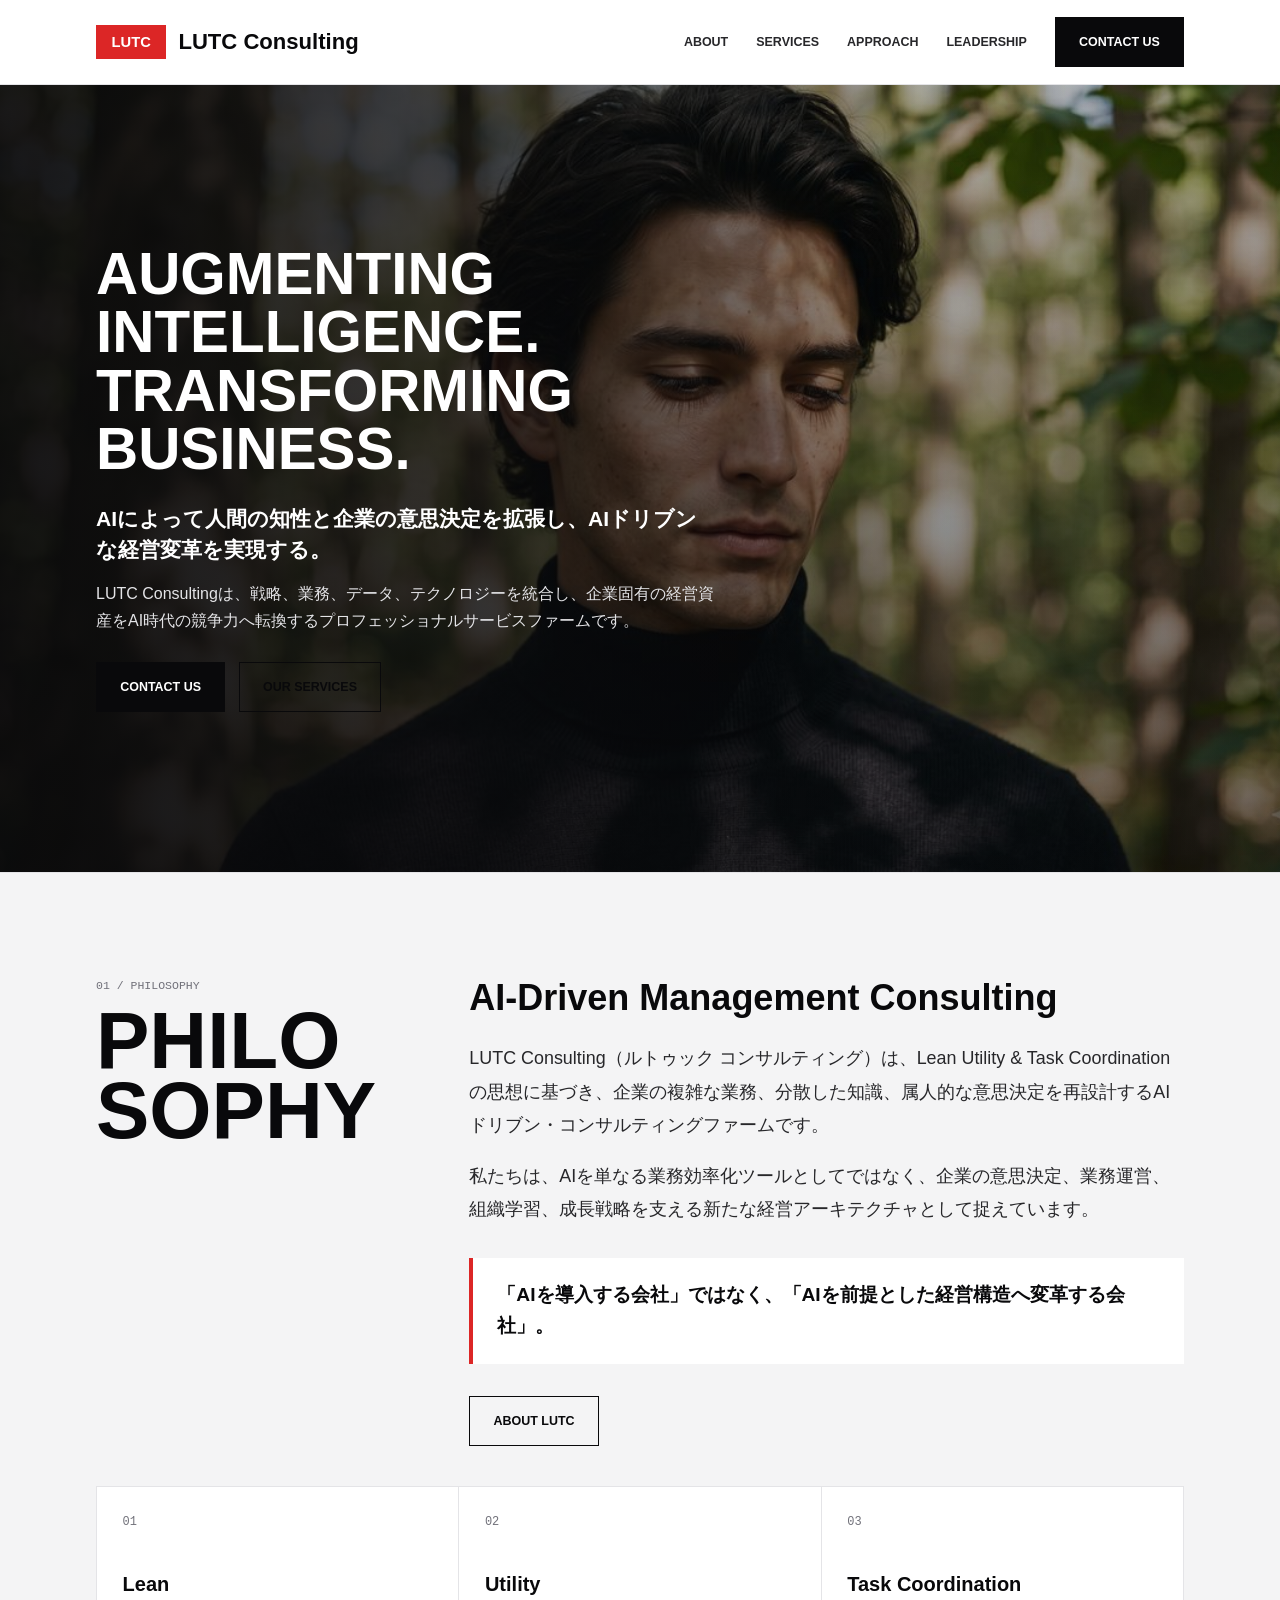
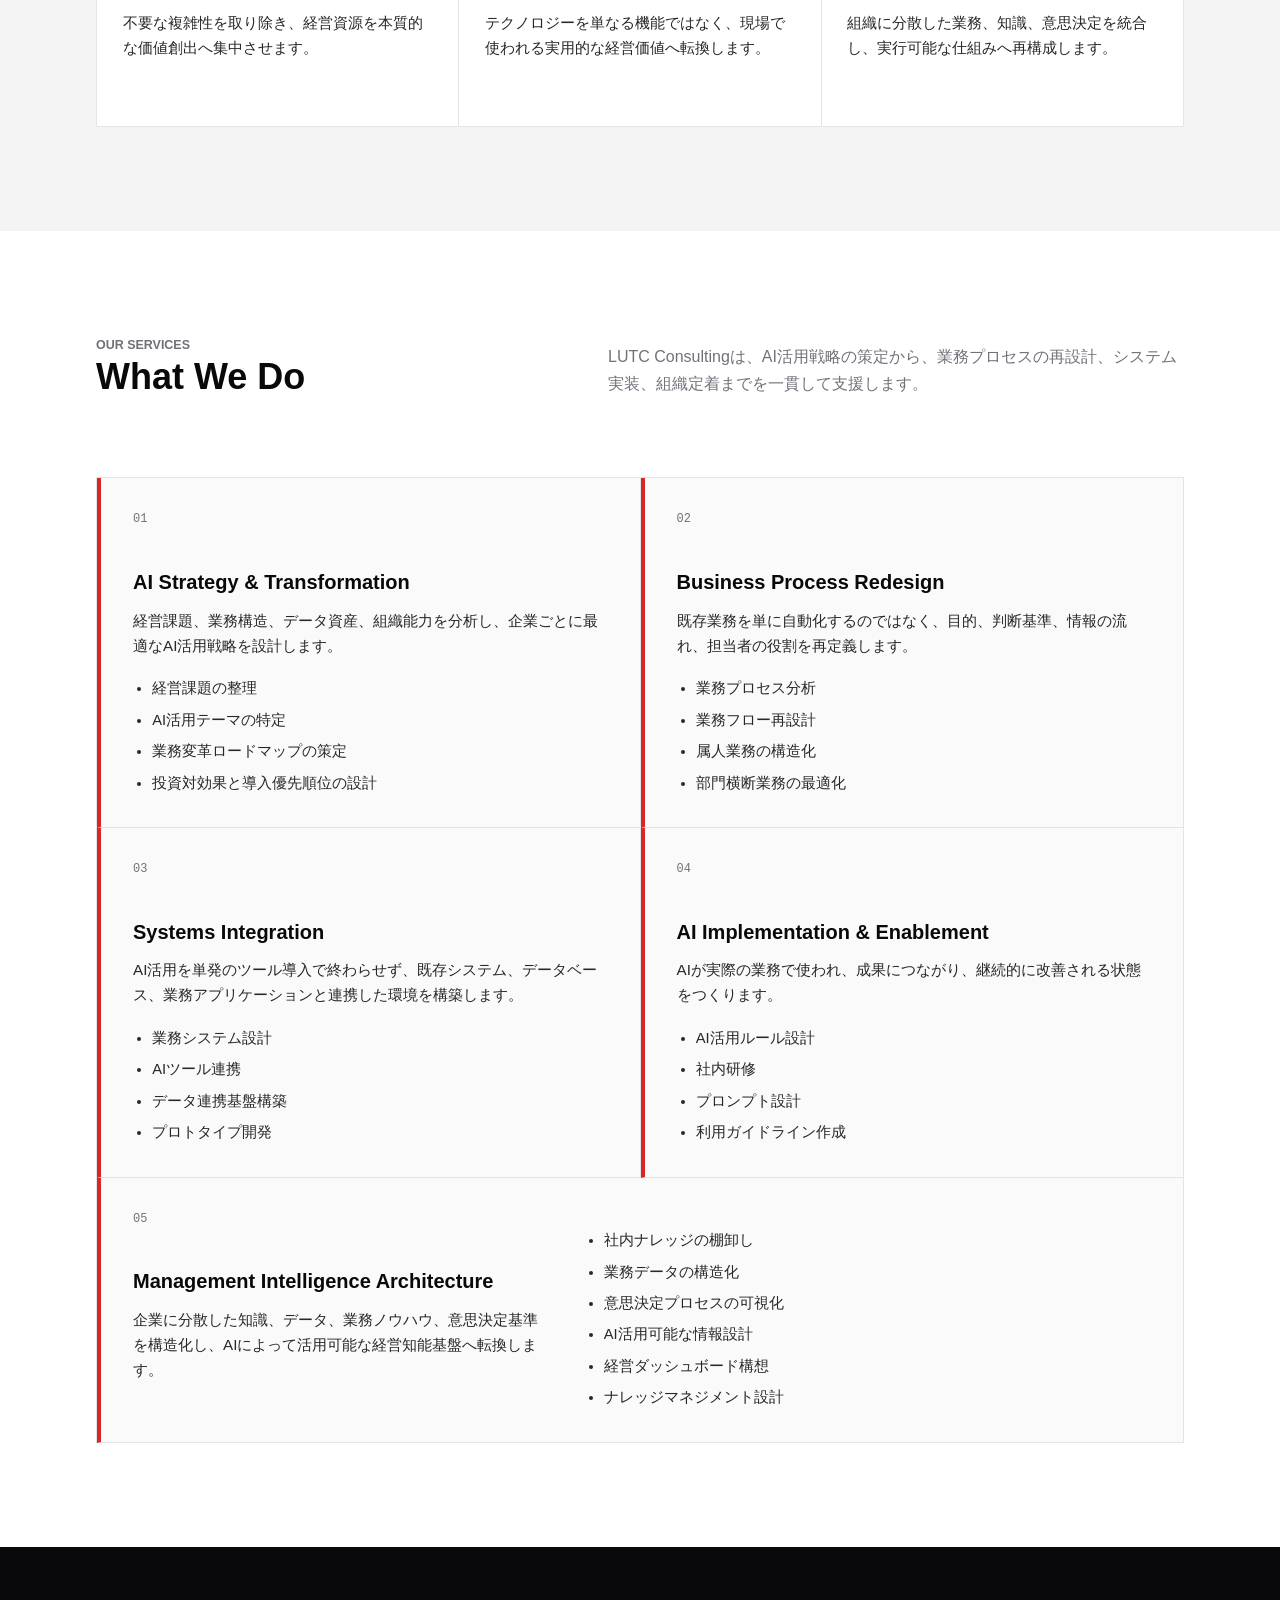
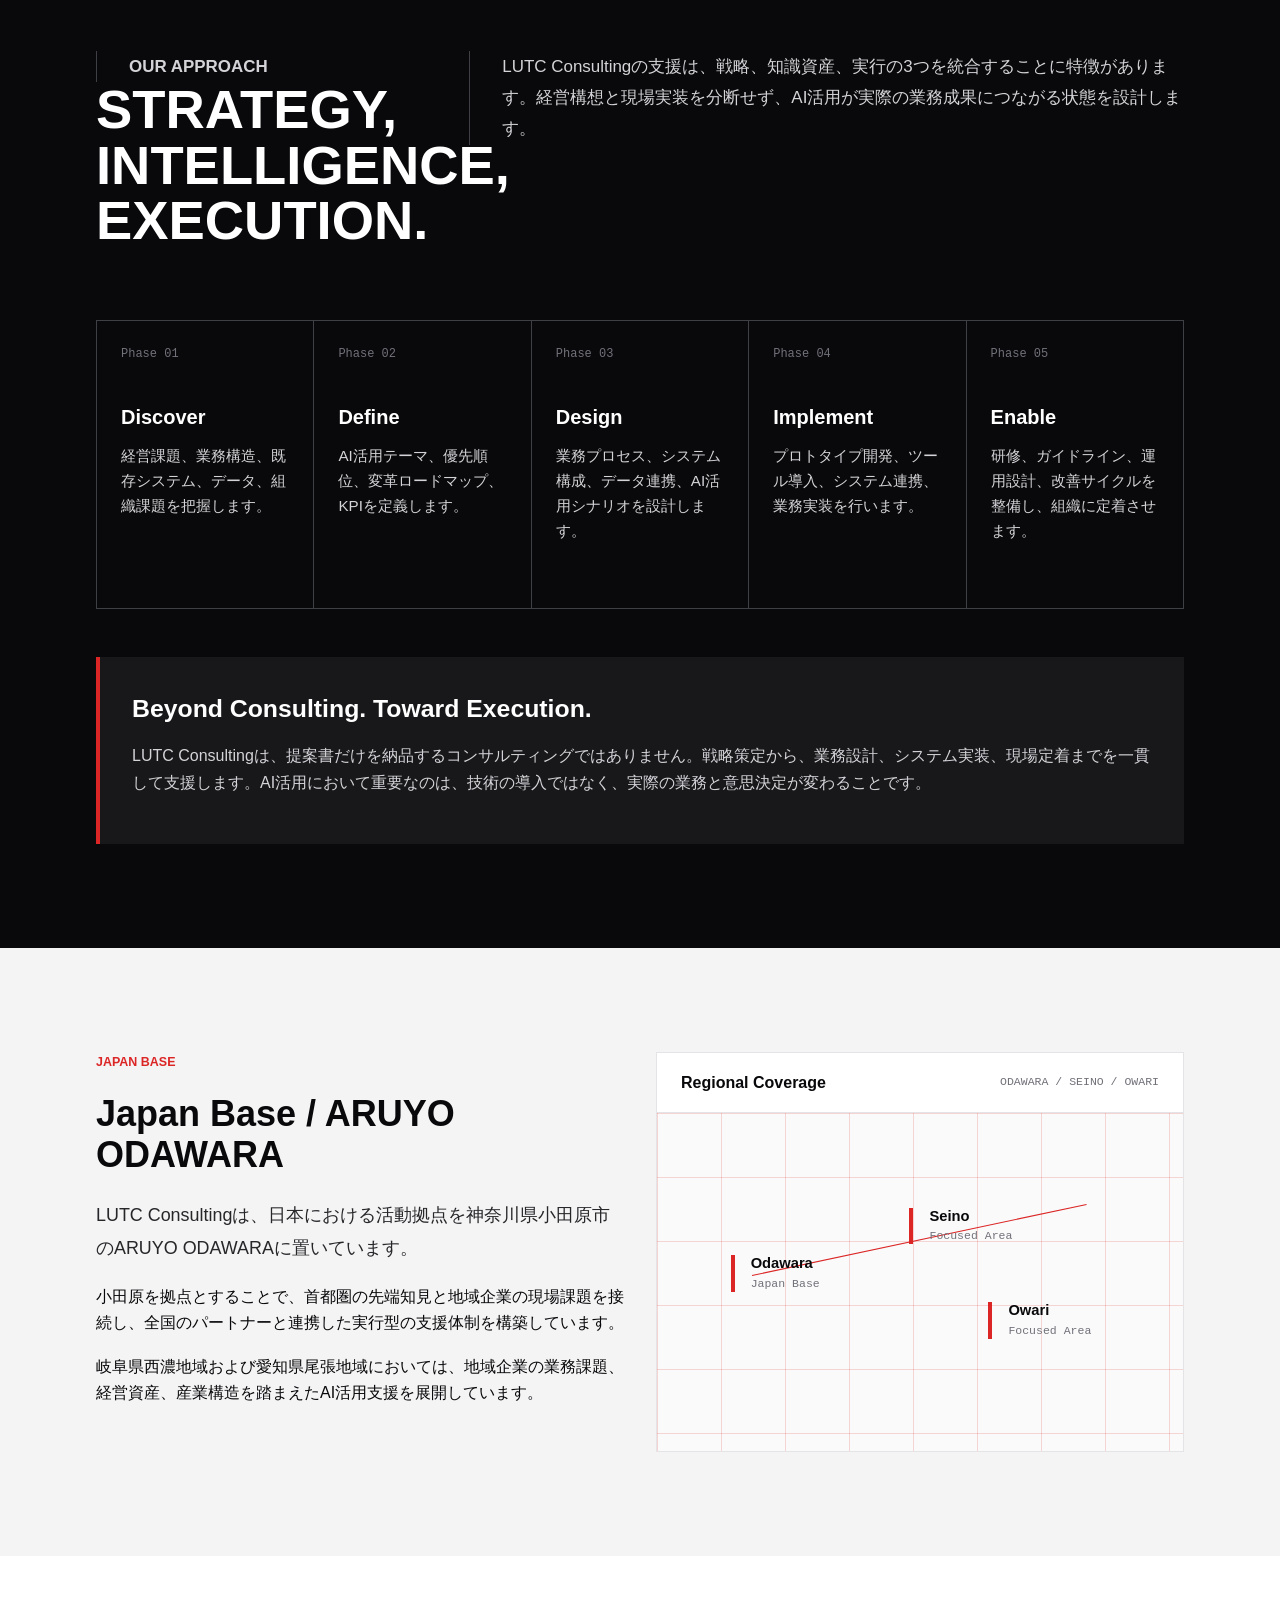
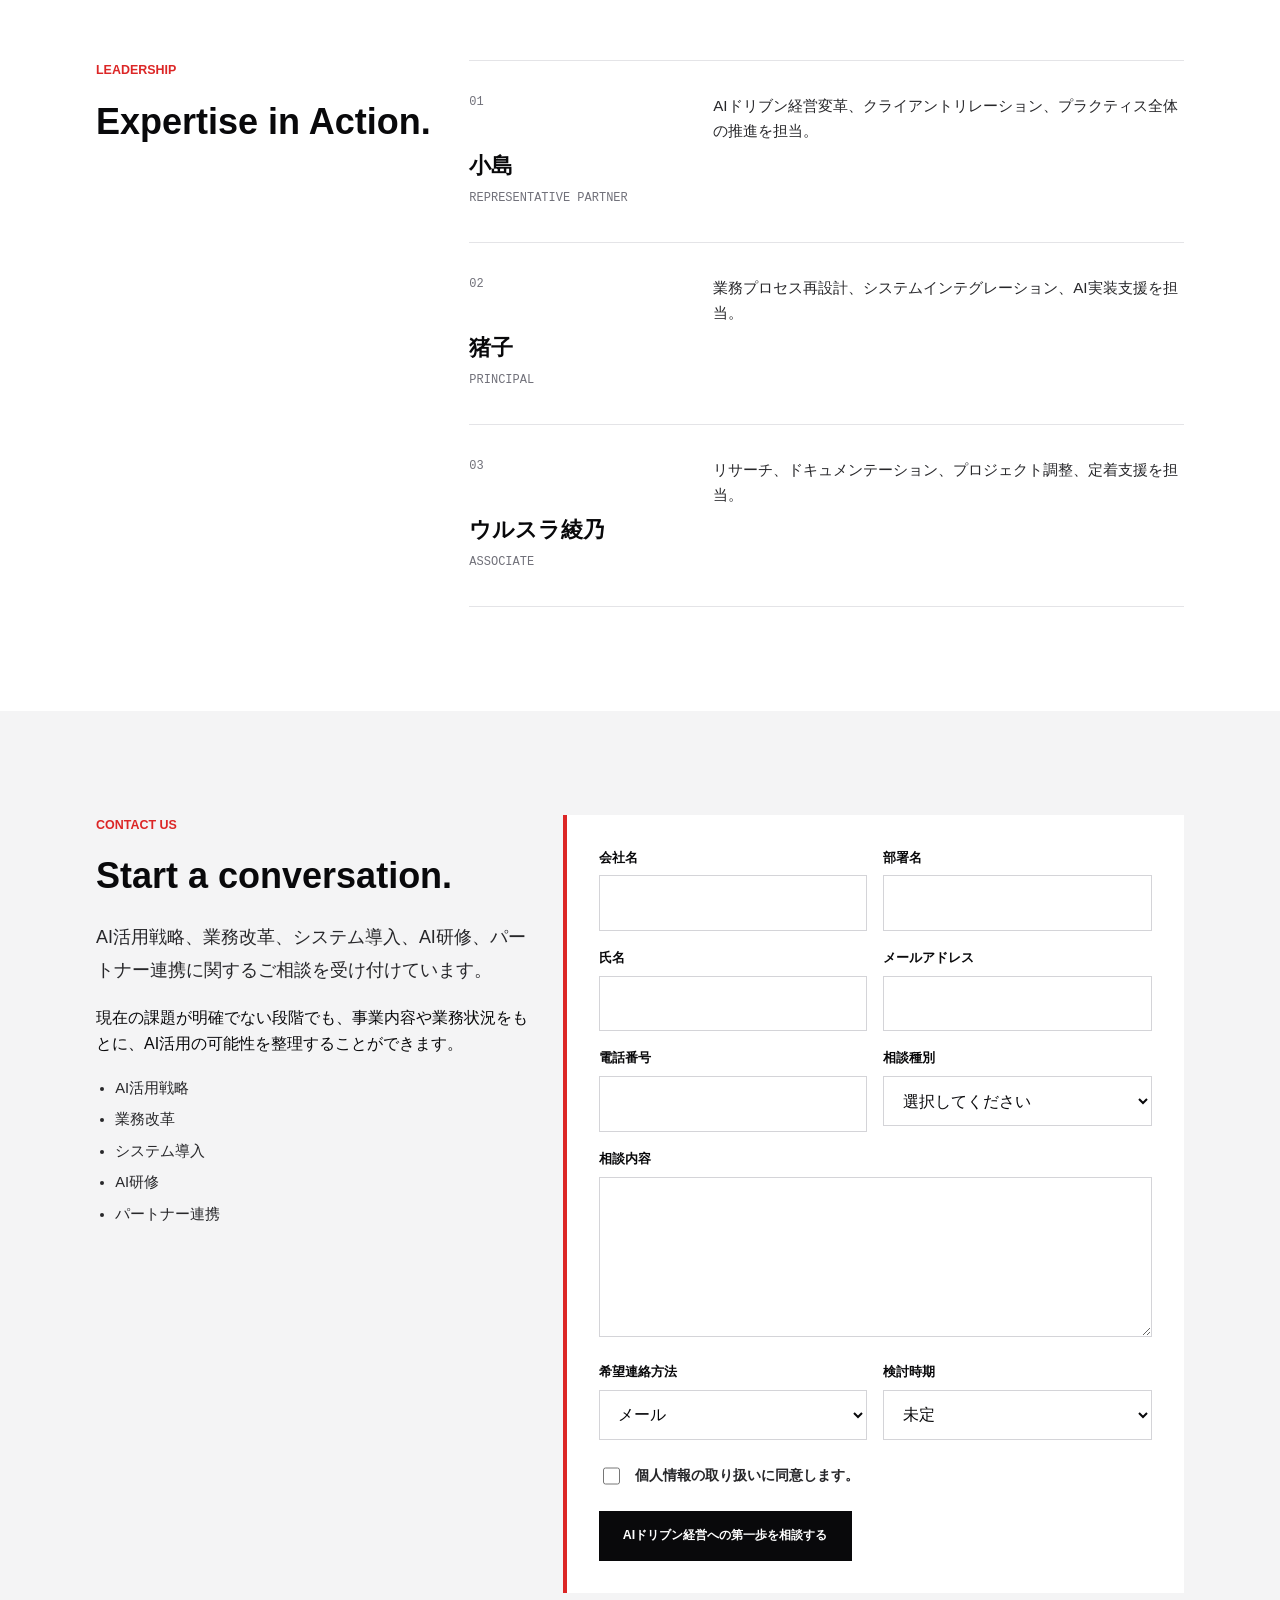
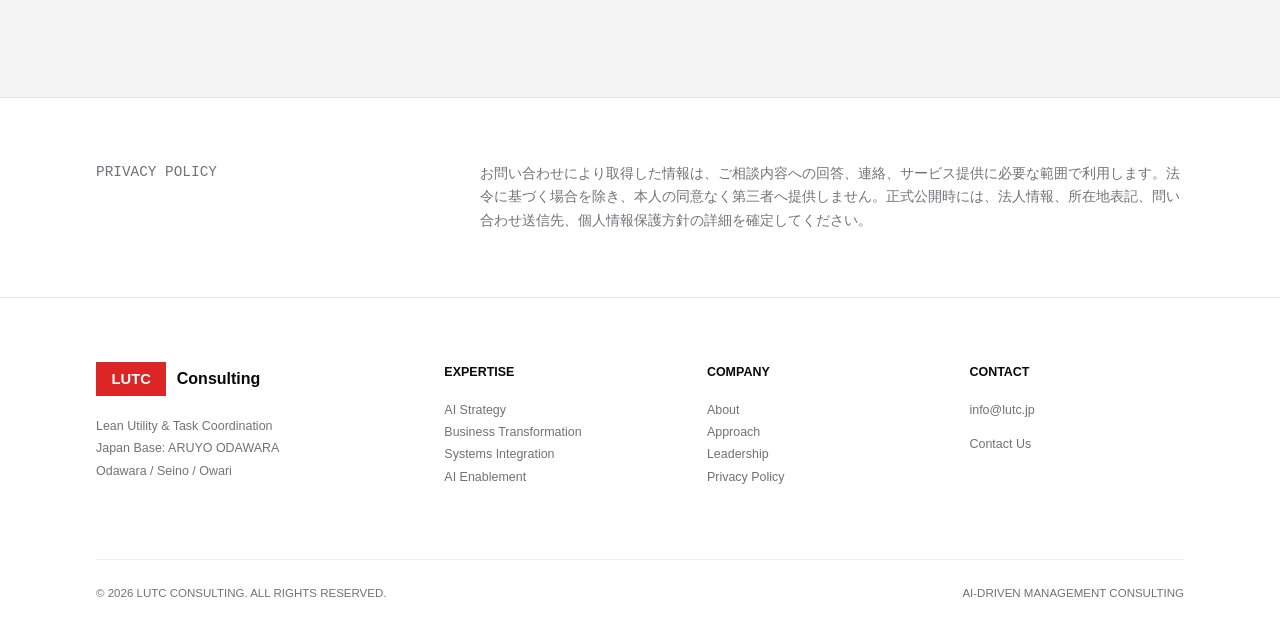
==== commit 7b5fa0a2: "Remove 'Established 2026 / Japan Base: ARUYO ODAWARA' from the hero Co-Authored-By: Claude Opus 4.8 " ====
--- a/site/src/index.html
+++ b/site/src/index.html
@@ -54,7 +54,6 @@
       </picture>
       <div class="section-inner grid-12">
         <div class="hero-copy">
-          <p class="eyebrow">Established 2026 / Japan Base: ARUYO ODAWARA</p>
           <h1>Augmenting Intelligence. Transforming Business.</h1>
           <p class="hero-lead">AIによって人間の知性と企業の意思決定を拡張し、AIドリブンな経営変革を実現する。</p>
           <p class="hero-body">LUTC Consultingは、戦略、業務、データ、テクノロジーを統合し、企業固有の経営資産をAI時代の競争力へ転換するプロフェッショナルサービスファームです。</p>
@@ -305,7 +304,7 @@
           </ul>
         </div>
         <div class="contact-form-wrap">
-          <form id="contact-form" action="mailto:info@lutc.jp" method="post" enctype="text/plain" data-endpoint="__GAS_ENDPOINT_URL__">
+          <form id="contact-form" action="mailto:info@lutc.jp" method="post" enctype="text/plain" data-endpoint="https://script.google.com/macros/s/AKfycbyEWRsH_8_FFA1xDqgCTM7OxRfVJhhquTmOhhBQa49y39fkvd8bwGcy1VitHWOzFe1a/exec">
             <!-- スパム対策: 人間には見えない／入力しないハニーポット -->
             <input type="text" name="_hp" class="visually-hidden" tabindex="-1" autocomplete="off" aria-hidden="true">
             <div class="form-grid">
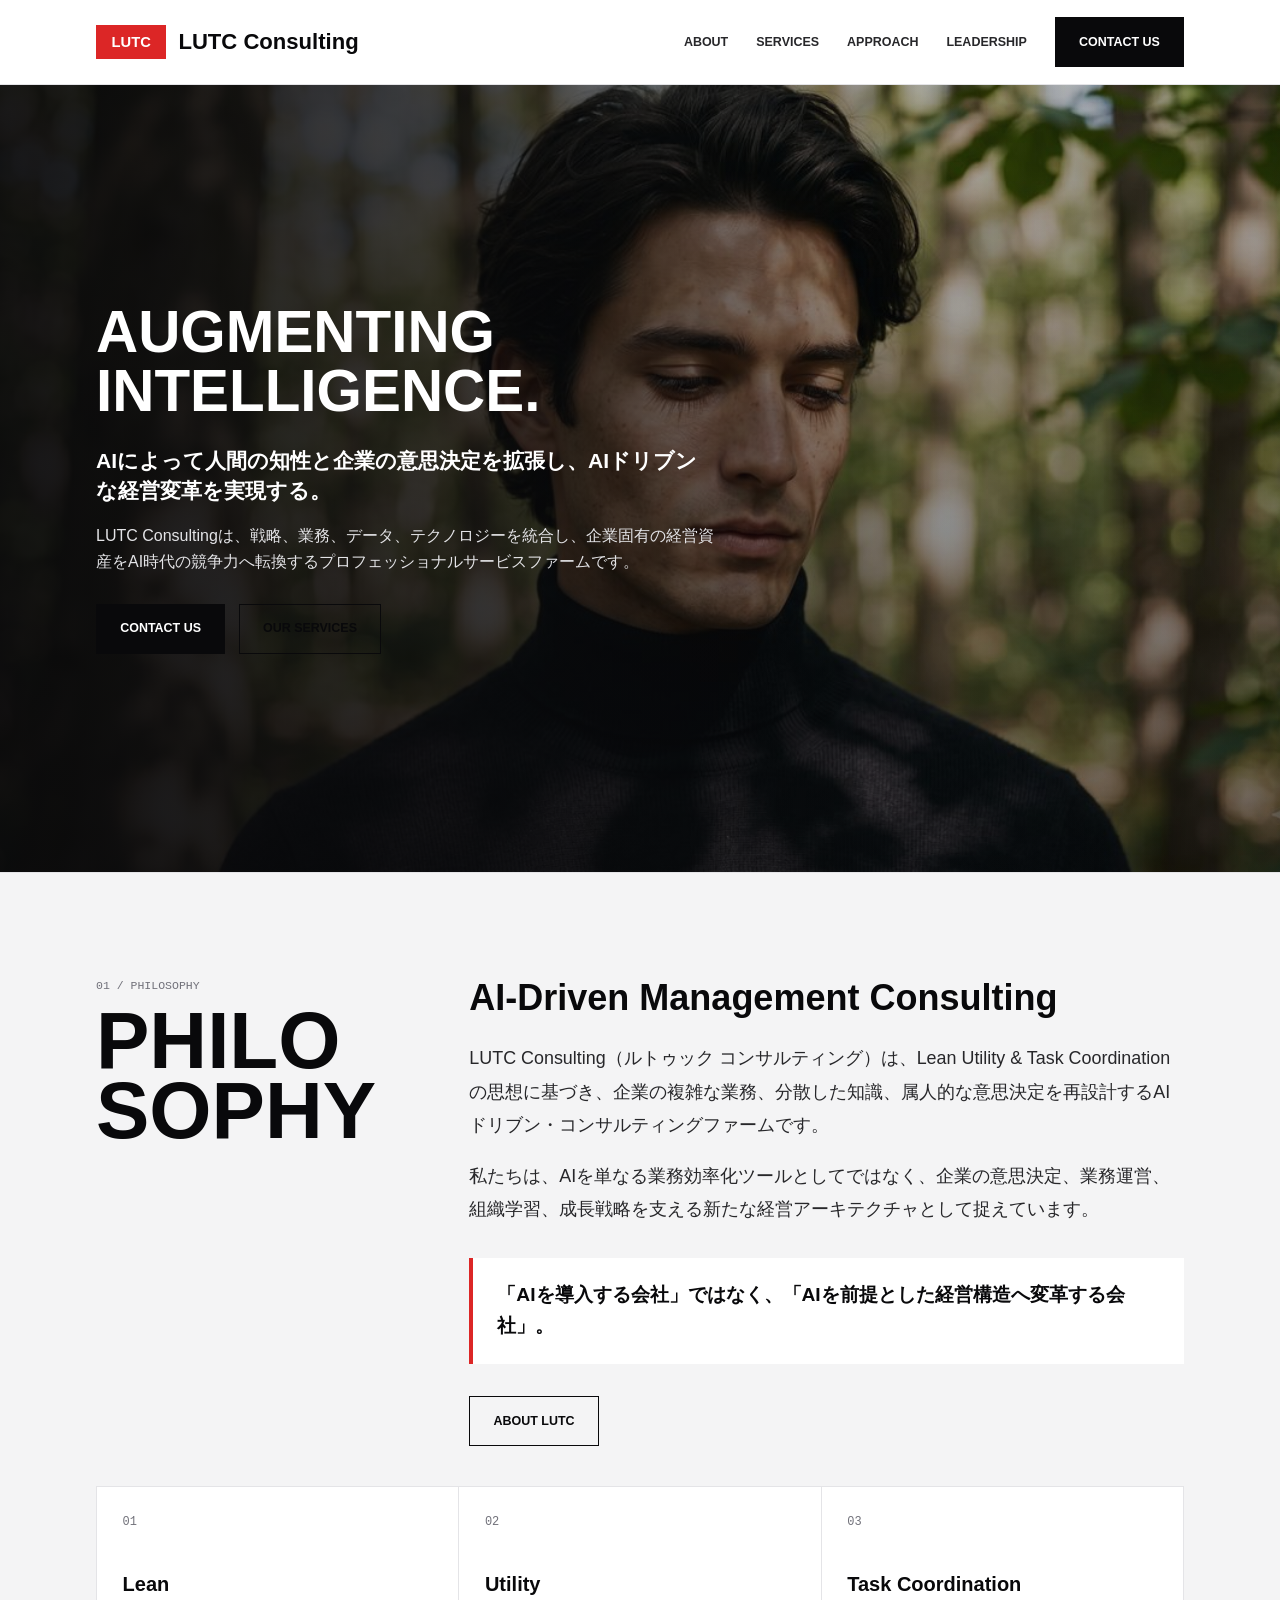
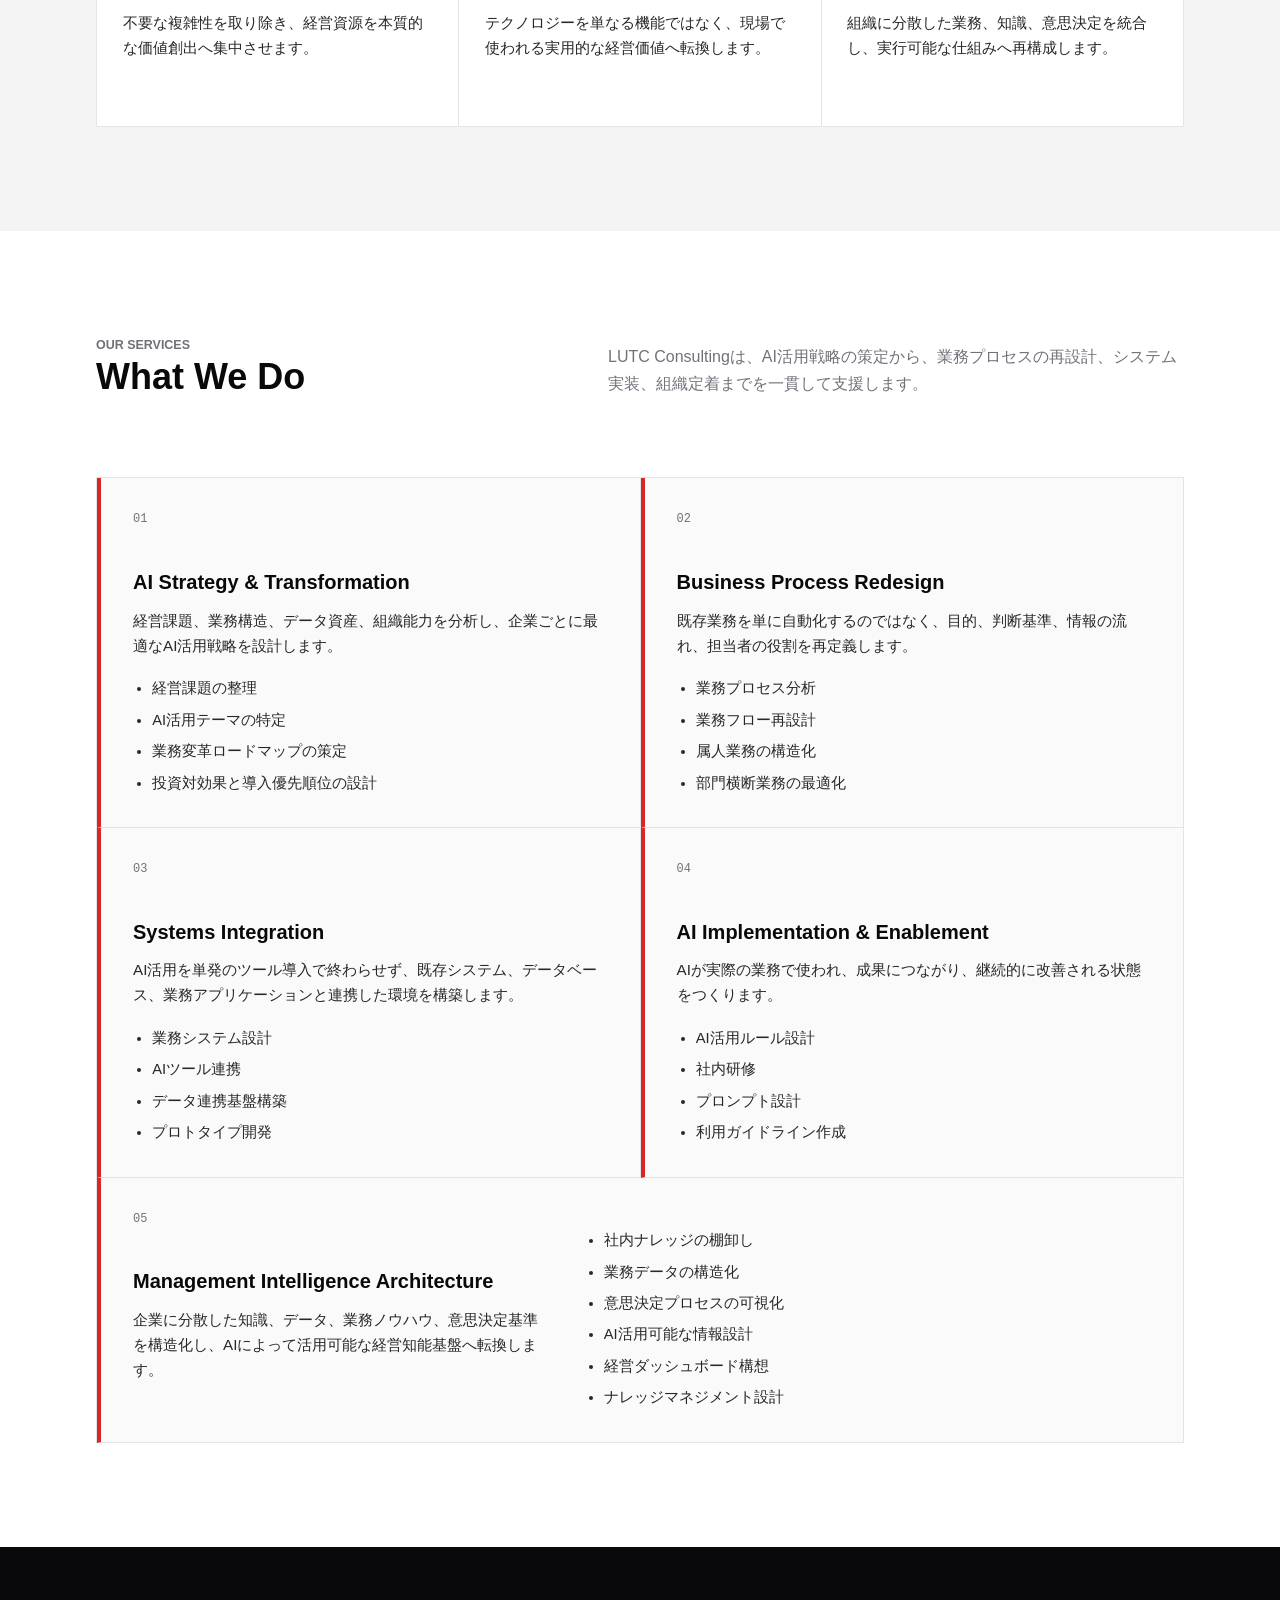
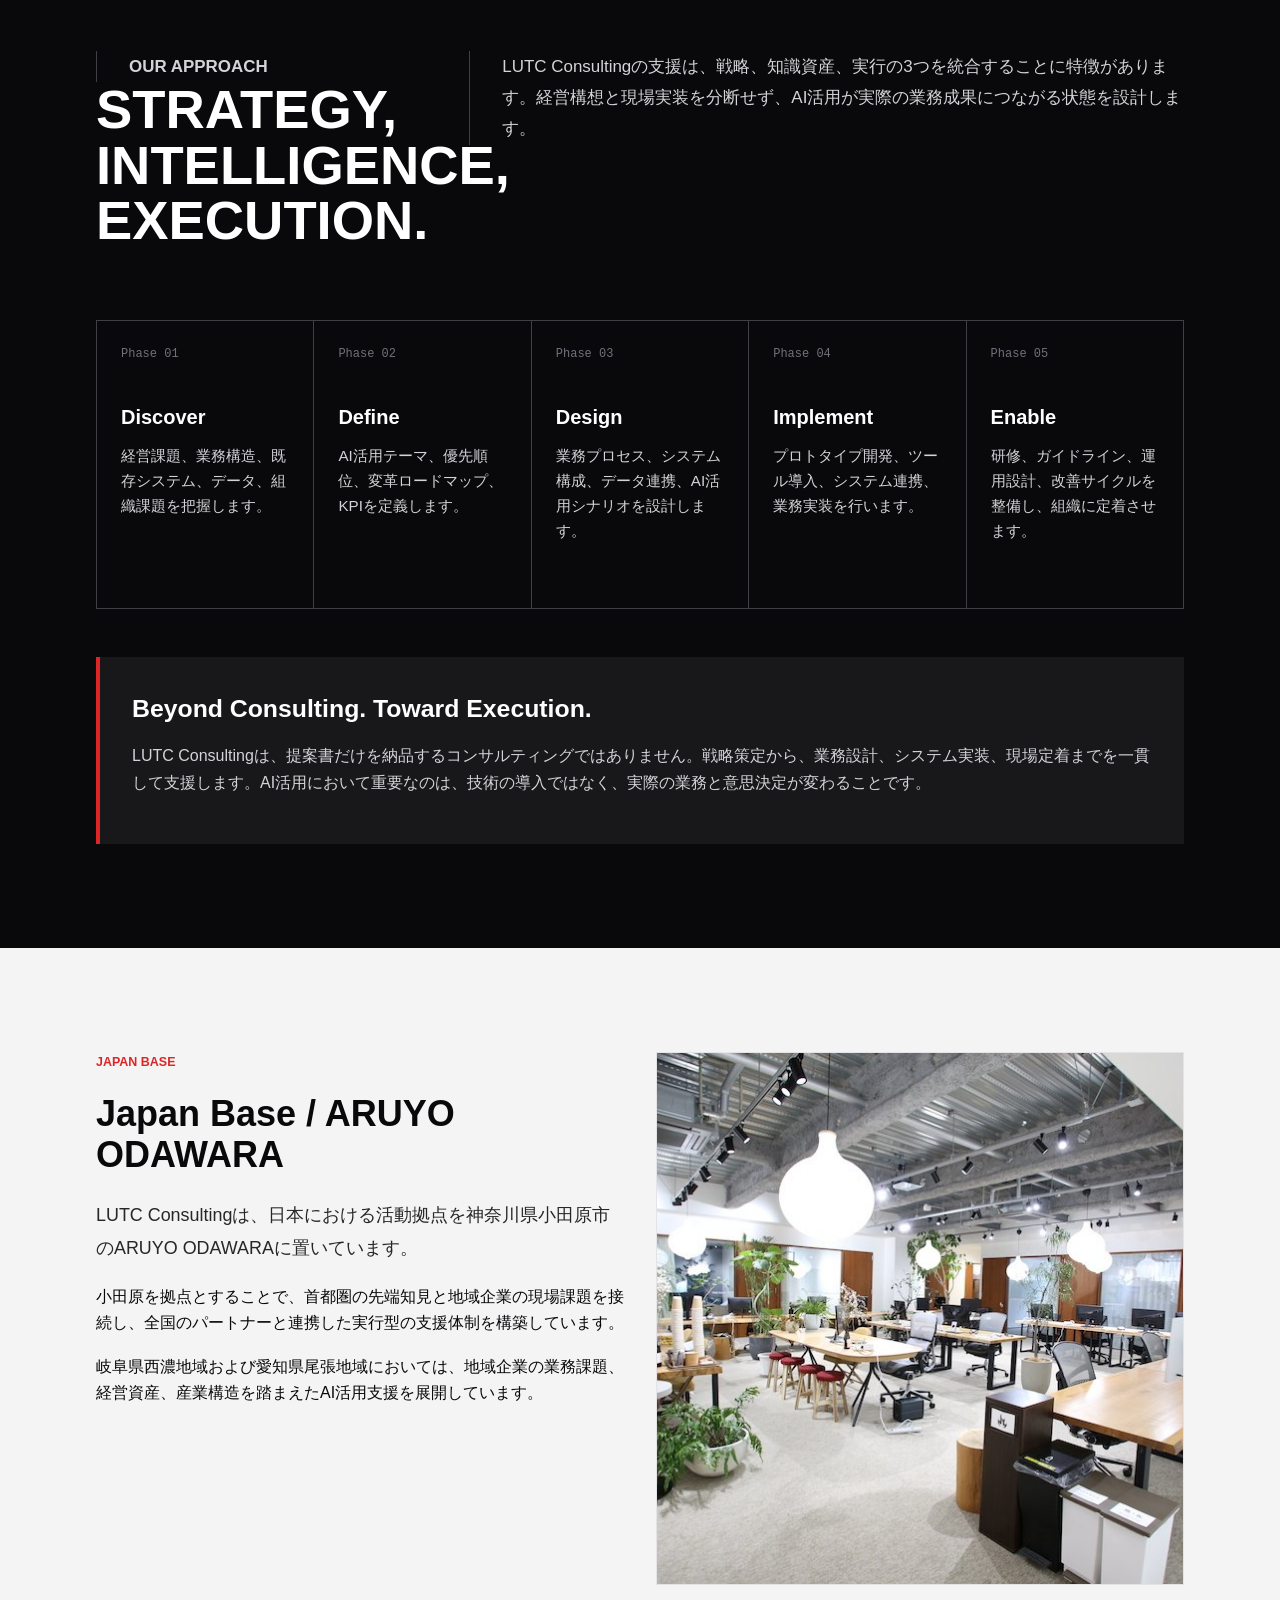
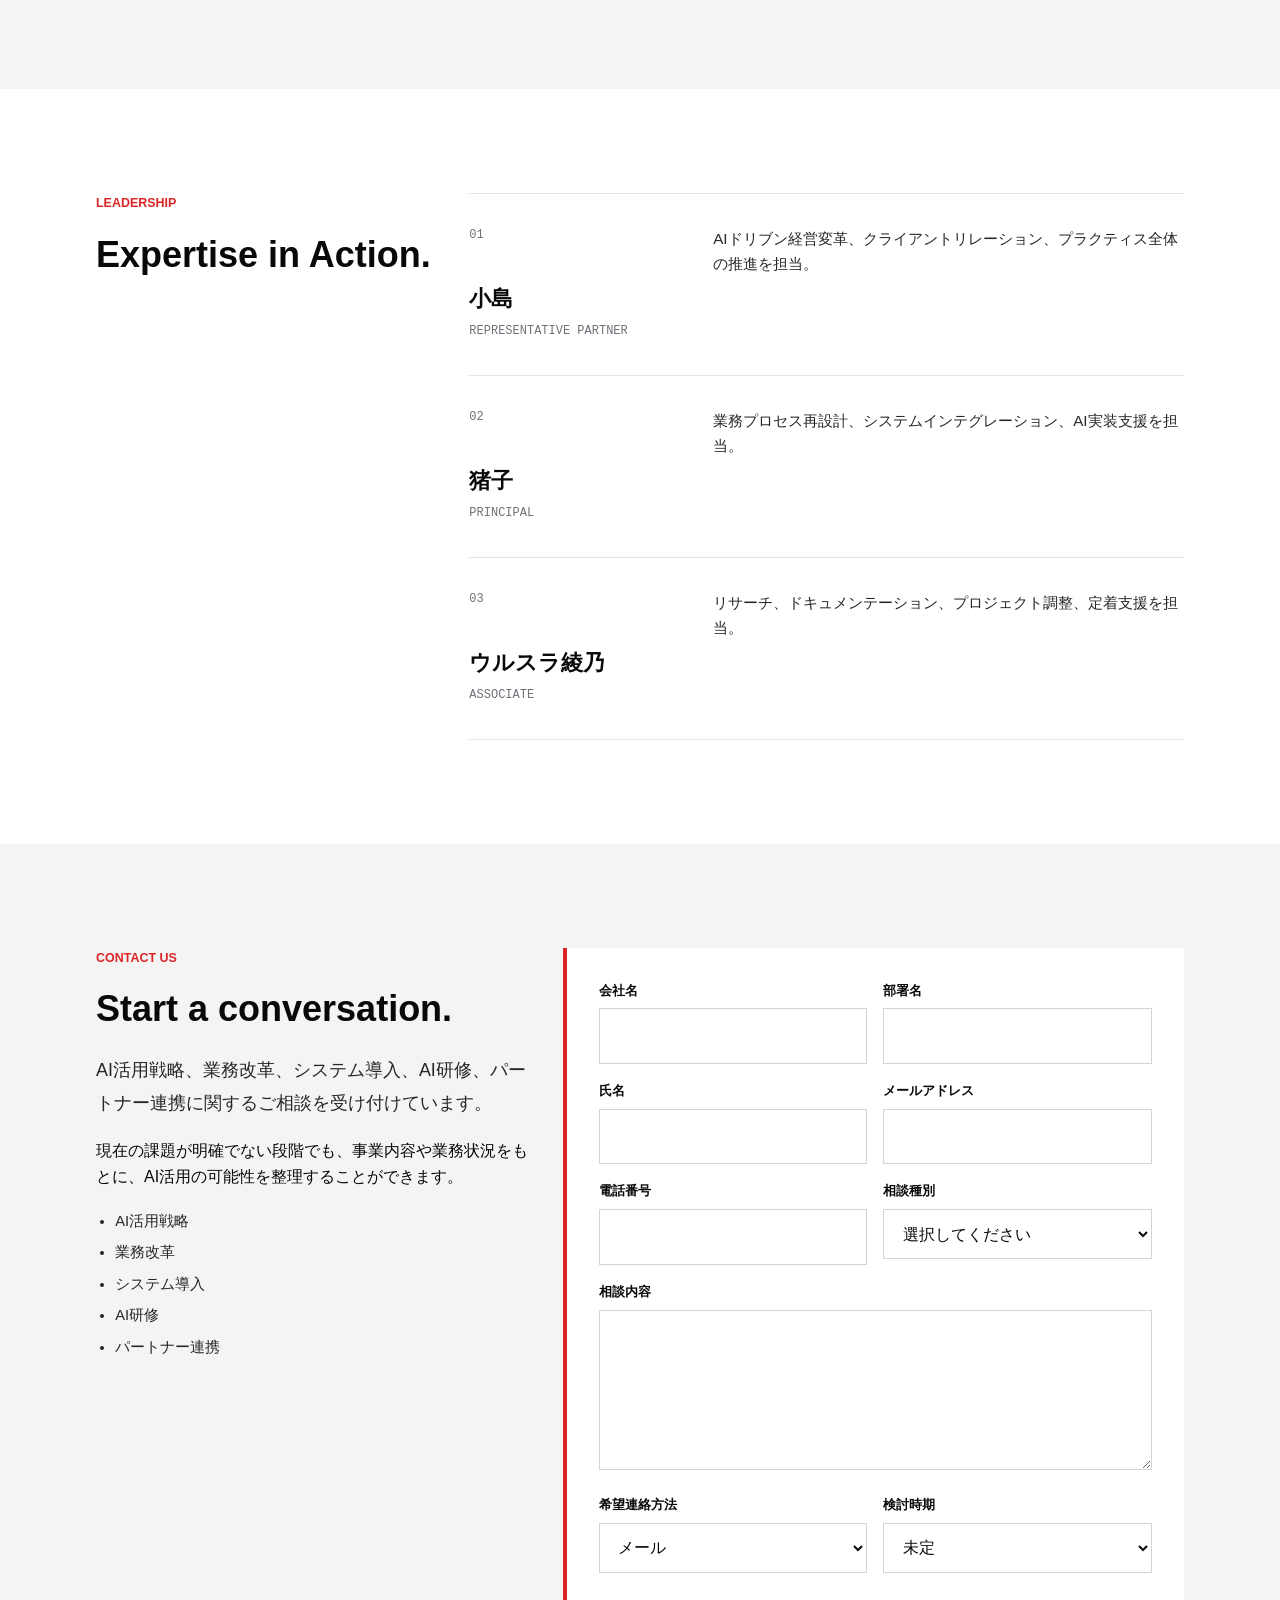
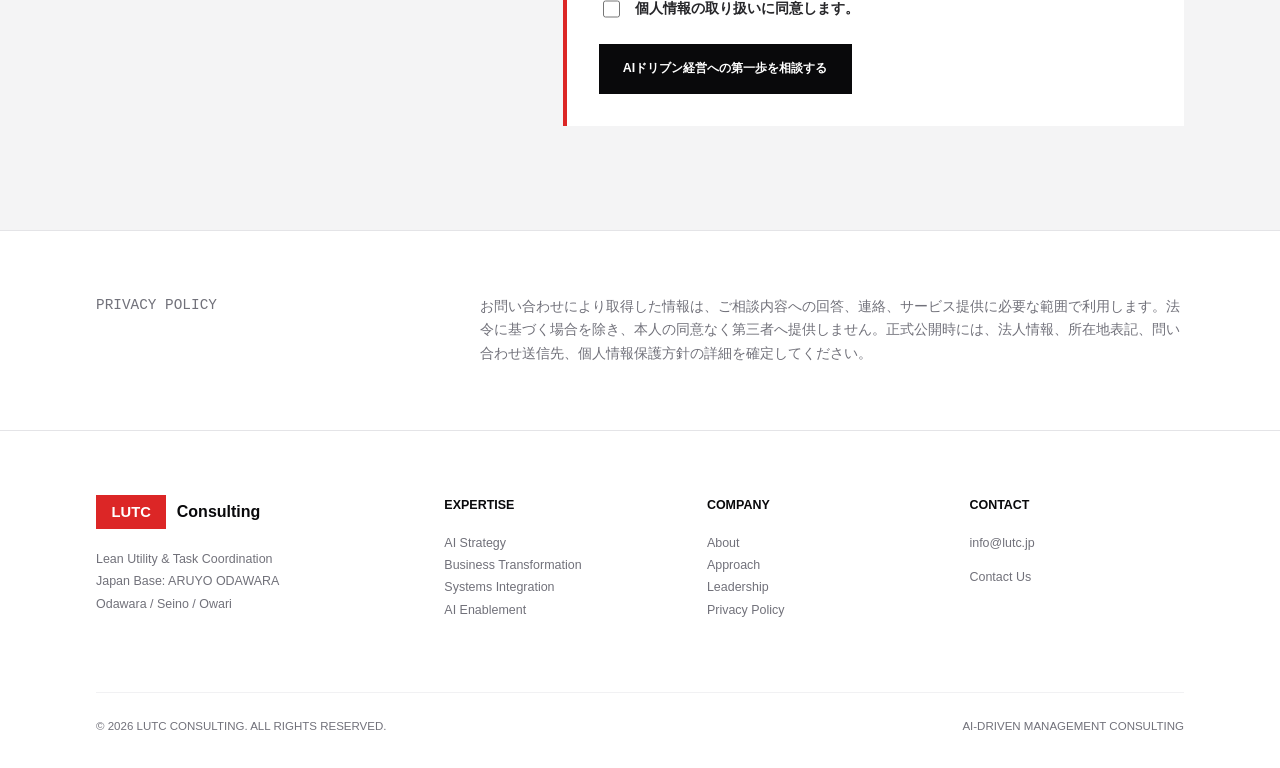
==== commit c729edab: "Trim hero headline and swap Japan Base diagram for an office photo Hero <h1> now reads 'Augmenting I" ====
--- a/site/src/index.html
+++ b/site/src/index.html
@@ -54,7 +54,7 @@
       </picture>
       <div class="section-inner grid-12">
         <div class="hero-copy">
-          <h1>Augmenting Intelligence. Transforming Business.</h1>
+          <h1>Augmenting Intelligence.</h1>
           <p class="hero-lead">AIによって人間の知性と企業の意思決定を拡張し、AIドリブンな経営変革を実現する。</p>
           <p class="hero-body">LUTC Consultingは、戦略、業務、データ、テクノロジーを統合し、企業固有の経営資産をAI時代の競争力へ転換するプロフェッショナルサービスファームです。</p>
           <div class="hero-actions" aria-label="主要導線">
@@ -229,27 +229,10 @@
           <p>小田原を拠点とすることで、首都圏の先端知見と地域企業の現場課題を接続し、全国のパートナーと連携した実行型の支援体制を構築しています。</p>
           <p>岐阜県西濃地域および愛知県尾張地域においては、地域企業の業務課題、経営資産、産業構造を踏まえたAI活用支援を展開しています。</p>
         </div>
-        <aside class="coverage-map" aria-label="Regional coverage">
-          <header>
-            <strong>Regional Coverage</strong>
-            <span class="meta">Odawara / Seino / Owari</span>
-          </header>
-          <div class="map-stage">
-            <span class="map-line" aria-hidden="true"></span>
-            <div class="map-point odawara">
-              <b>Odawara</b>
-              <span>Japan Base</span>
-            </div>
-            <div class="map-point seino">
-              <b>Seino</b>
-              <span>Focused Area</span>
-            </div>
-            <div class="map-point owari">
-              <b>Owari</b>
-              <span>Focused Area</span>
-            </div>
-          </div>
-        </aside>
+        <figure class="base-photo">
+          <img src="assets/base/lutc-base-aruyo-odawara.jpg" width="800" height="533"
+               alt="LUTC Consulting 日本拠点 ARUYO ODAWARA のオフィス" loading="lazy" decoding="async">
+        </figure>
       </div>
     </section>
 
--- a/site/src/styles.css
+++ b/site/src/styles.css
@@ -689,6 +689,19 @@
   grid-column: span 6;
 }
 
+.base-photo {
+  grid-column: span 6;
+  margin: 0;
+  display: flex;
+}
+
+.base-photo img {
+  width: 100%;
+  min-height: 25rem;
+  object-fit: cover;
+  border: 1px solid var(--line);
+}
+
 .coverage-map {
   grid-column: span 6;
   min-height: 25rem;
@@ -1349,7 +1362,7 @@
   .section-body,
   .about-definition,
   .base-copy,
-  .coverage-map,
+  .base-photo,
   .contact-copy,
   .contact-form-wrap,
   .leadership-list,
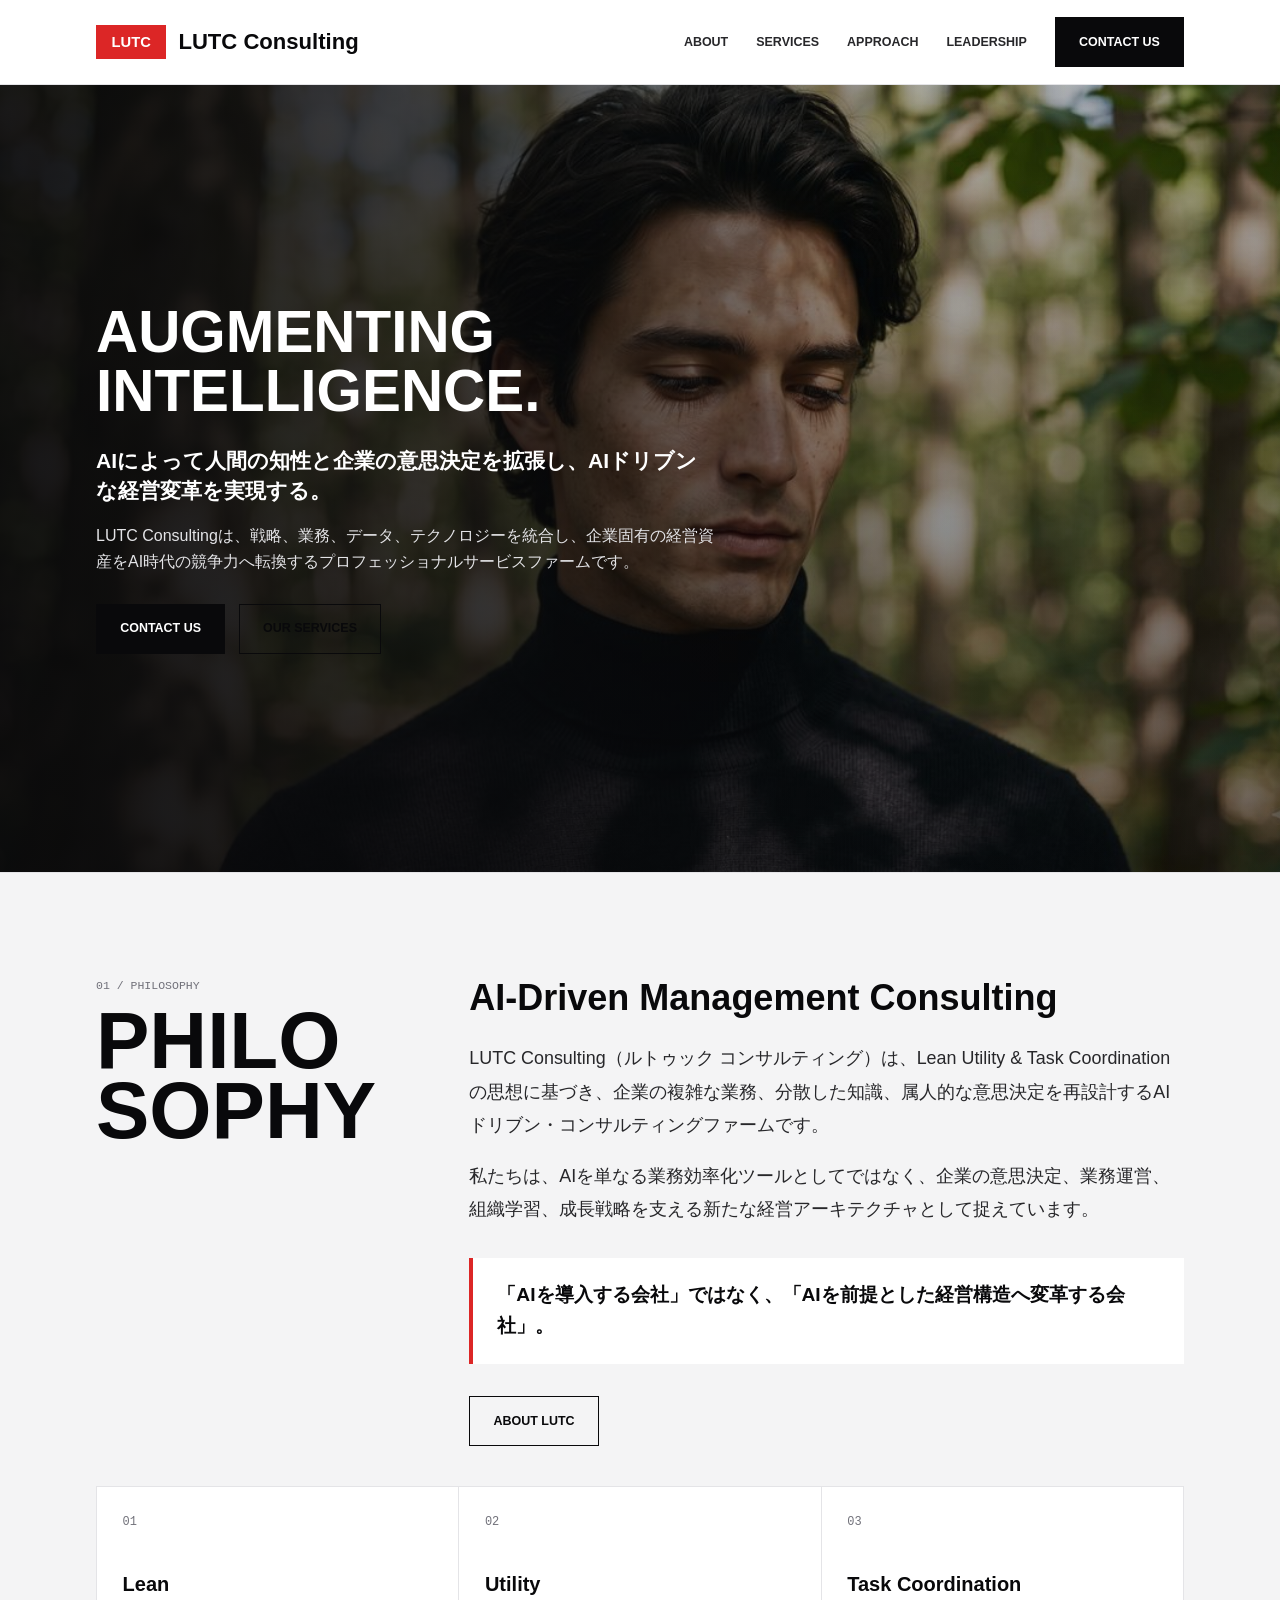
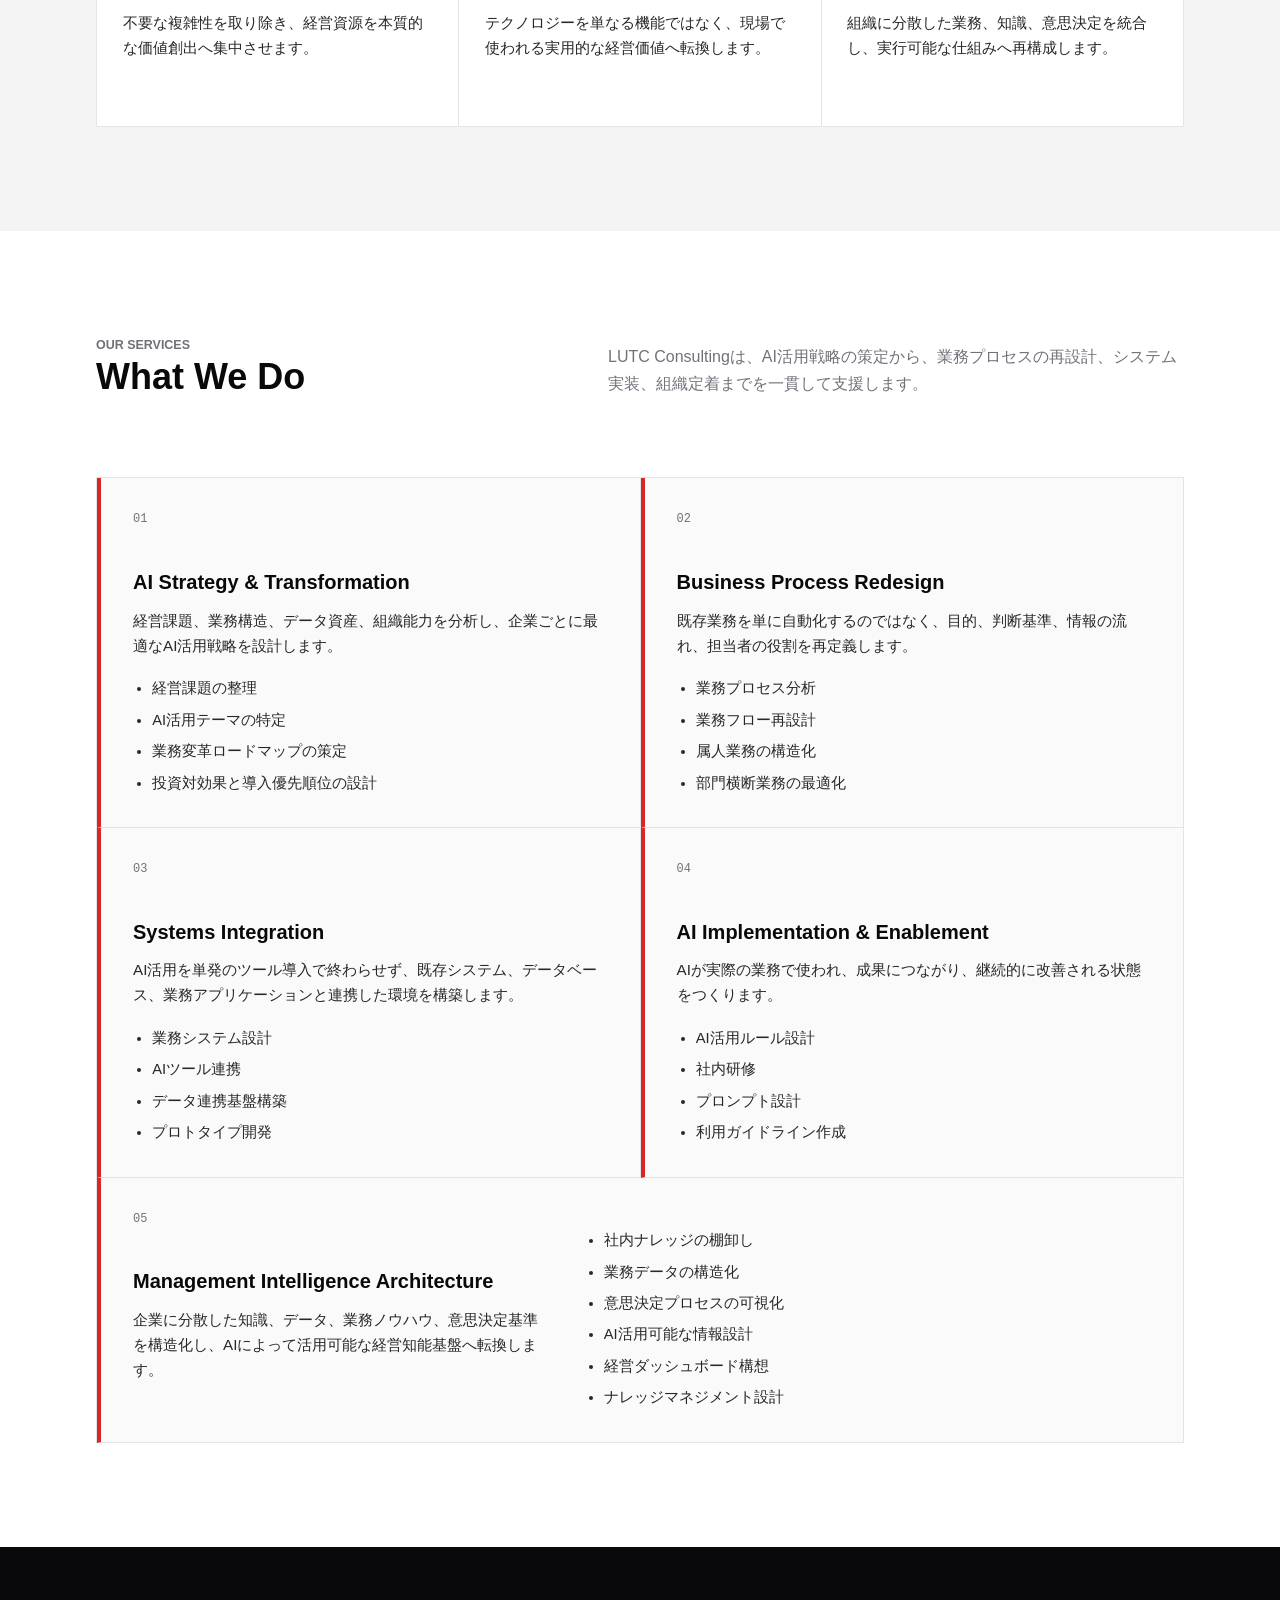
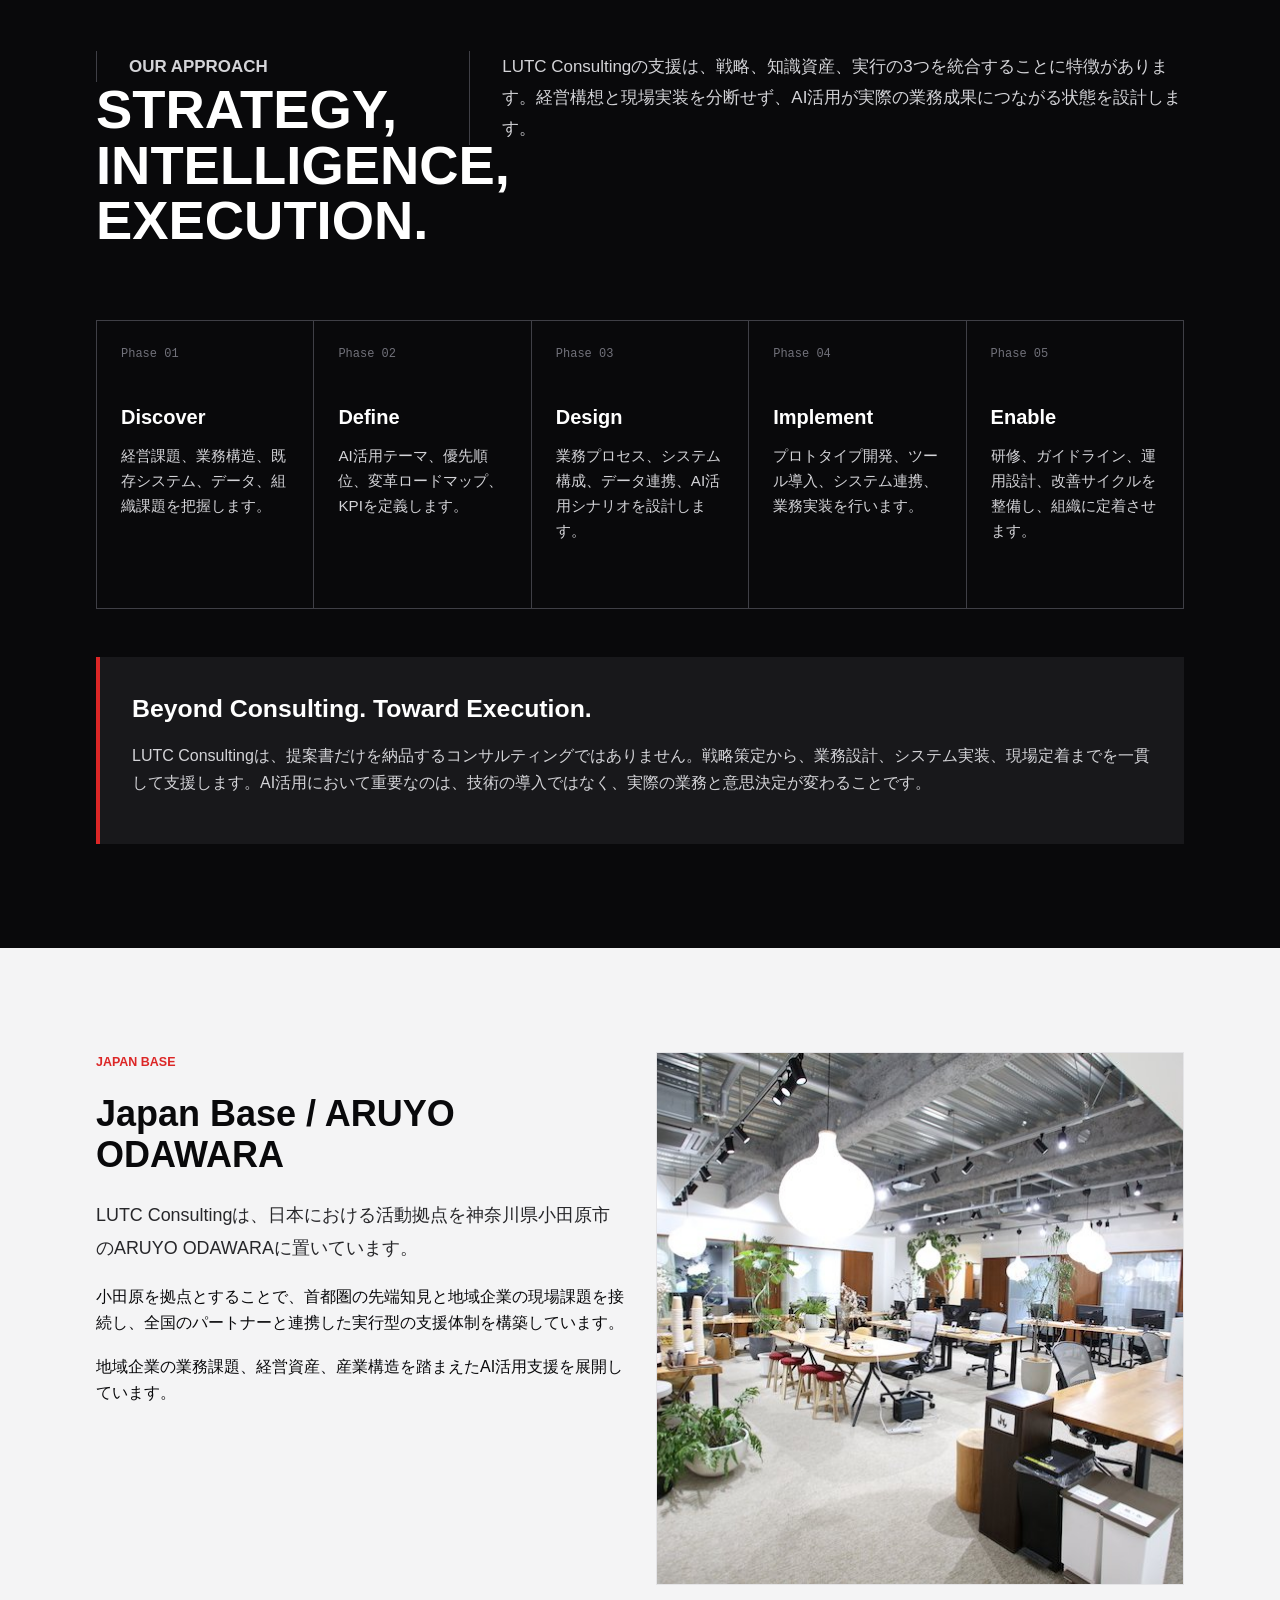
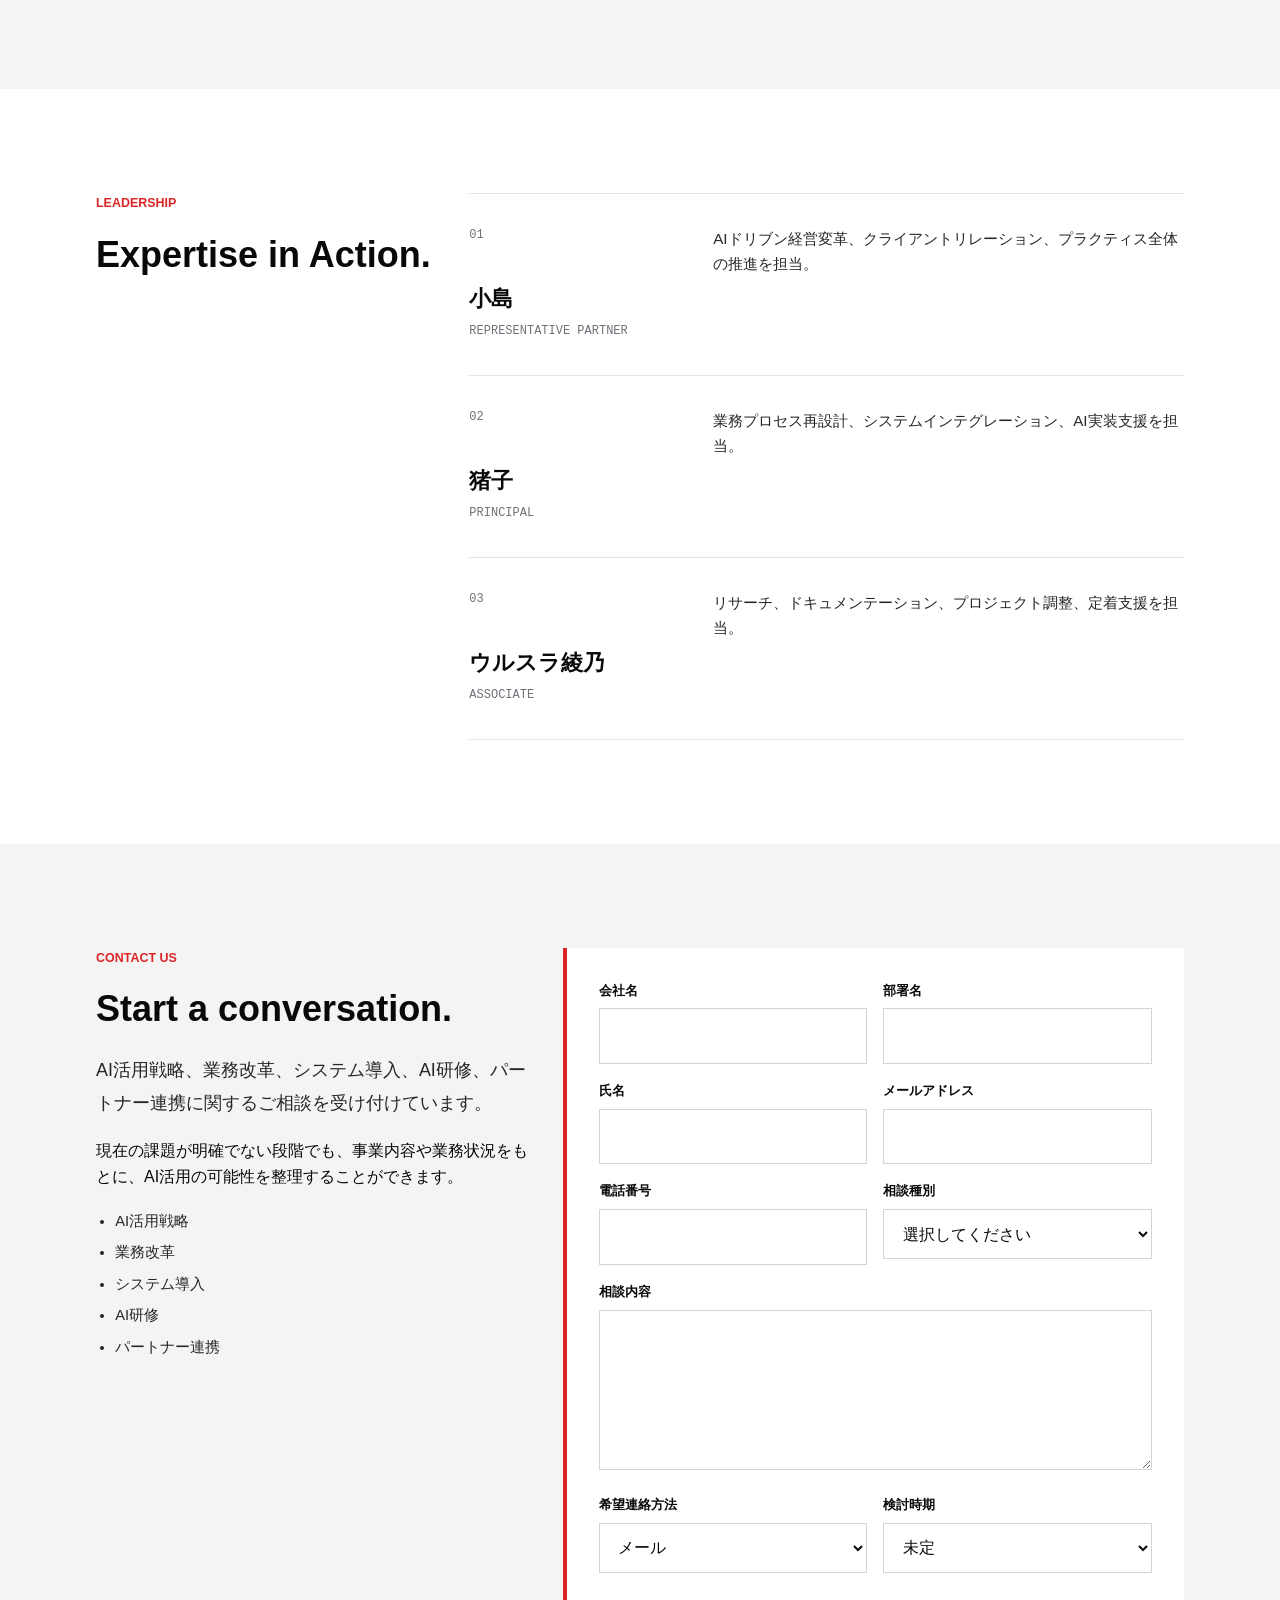
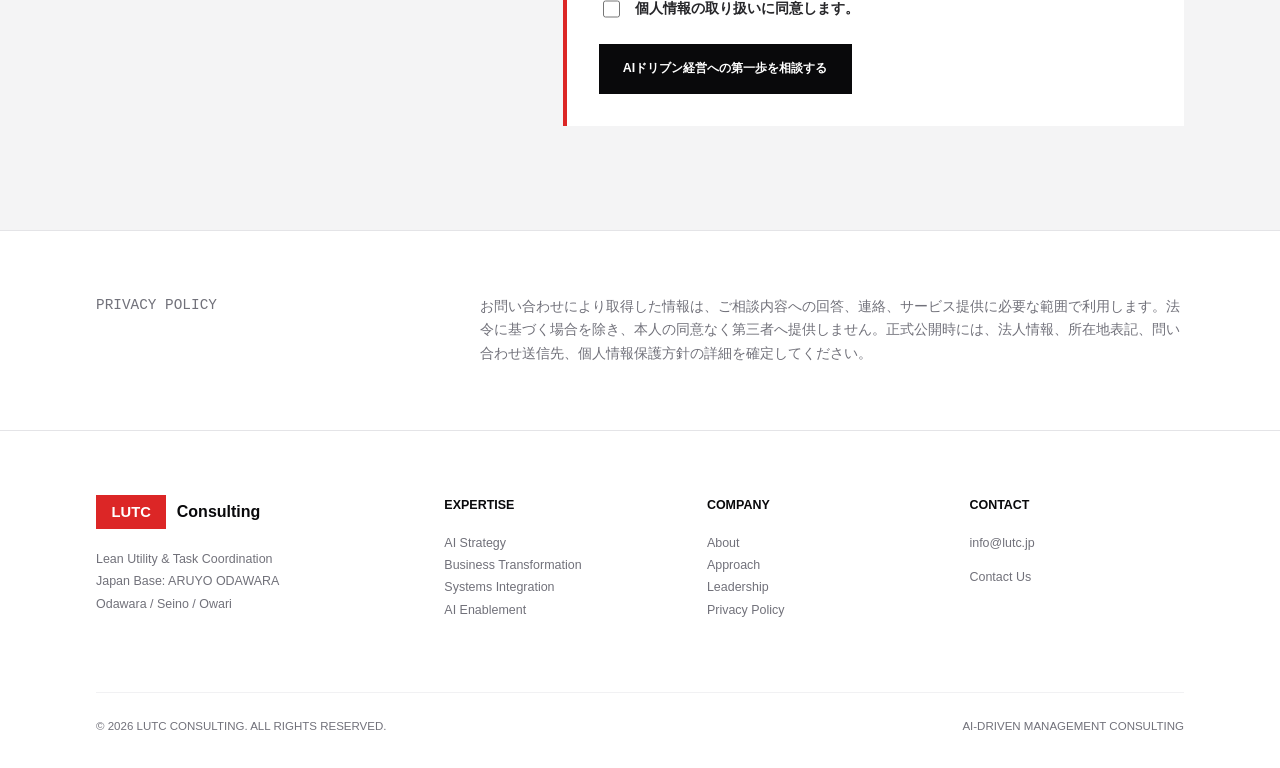
==== commit b09b84c7: "Remove Gifu/Aichi regional clause from the Japan Base section Co-Authored-By: Claude Opus 4.8 <norep" ====
--- a/site/src/index.html
+++ b/site/src/index.html
@@ -227,7 +227,7 @@
           <h2 class="section-title">Japan Base / ARUYO ODAWARA</h2>
           <p class="section-lead">LUTC Consultingは、日本における活動拠点を神奈川県小田原市のARUYO ODAWARAに置いています。</p>
           <p>小田原を拠点とすることで、首都圏の先端知見と地域企業の現場課題を接続し、全国のパートナーと連携した実行型の支援体制を構築しています。</p>
-          <p>岐阜県西濃地域および愛知県尾張地域においては、地域企業の業務課題、経営資産、産業構造を踏まえたAI活用支援を展開しています。</p>
+          <p>地域企業の業務課題、経営資産、産業構造を踏まえたAI活用支援を展開しています。</p>
         </div>
         <figure class="base-photo">
           <img src="assets/base/lutc-base-aruyo-odawara.jpg" width="800" height="533"
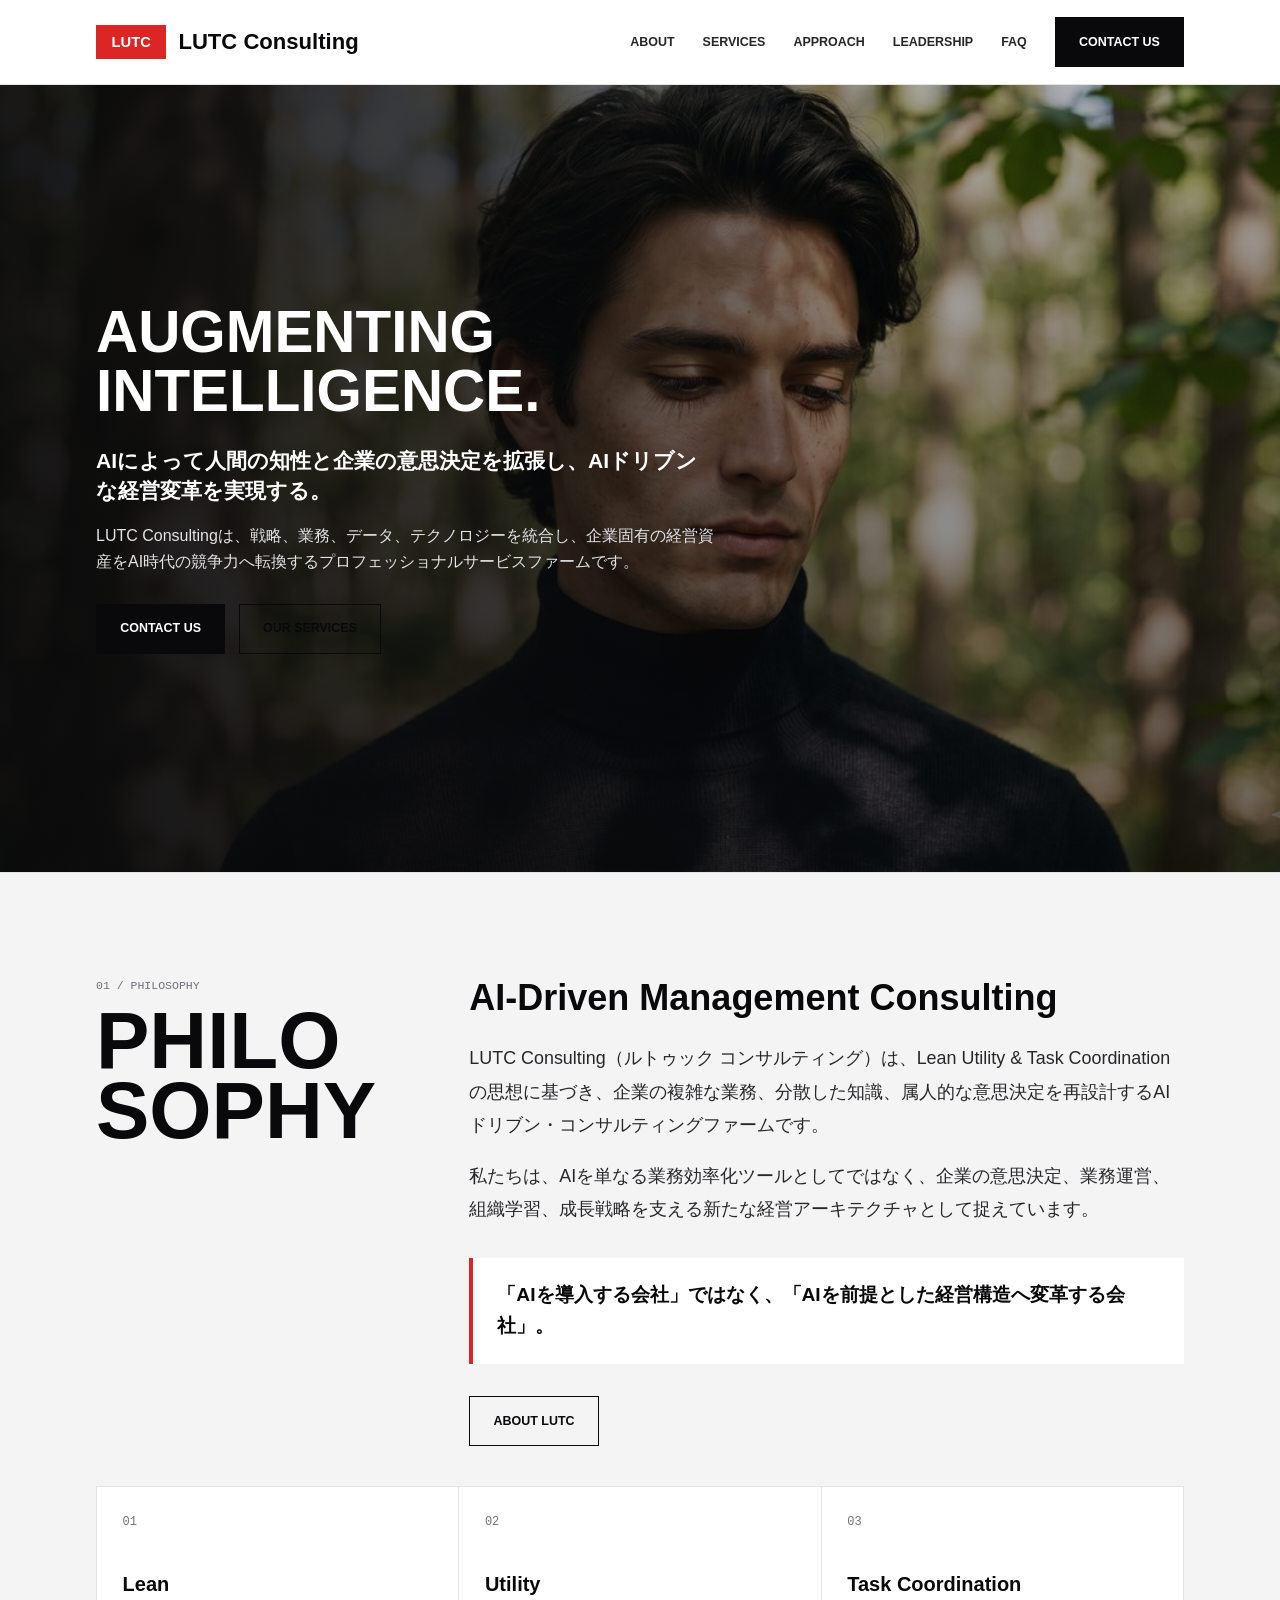
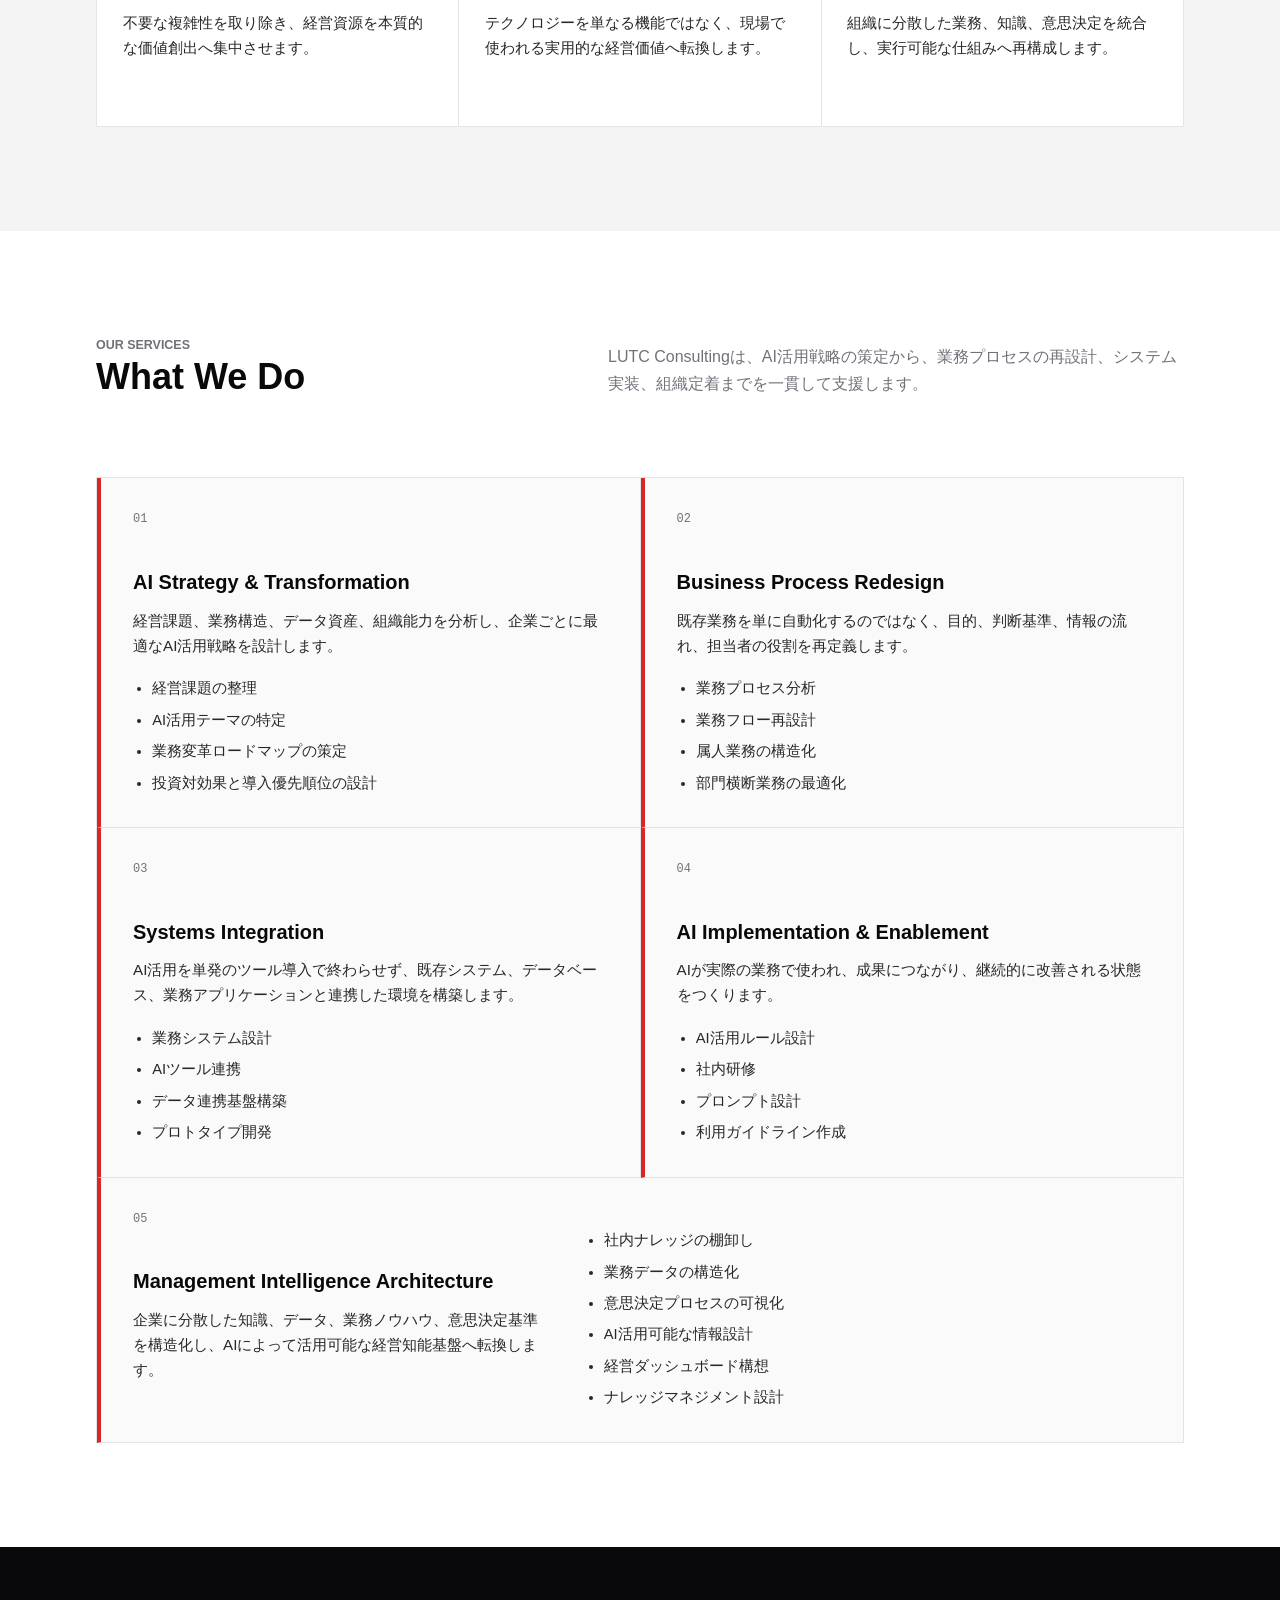
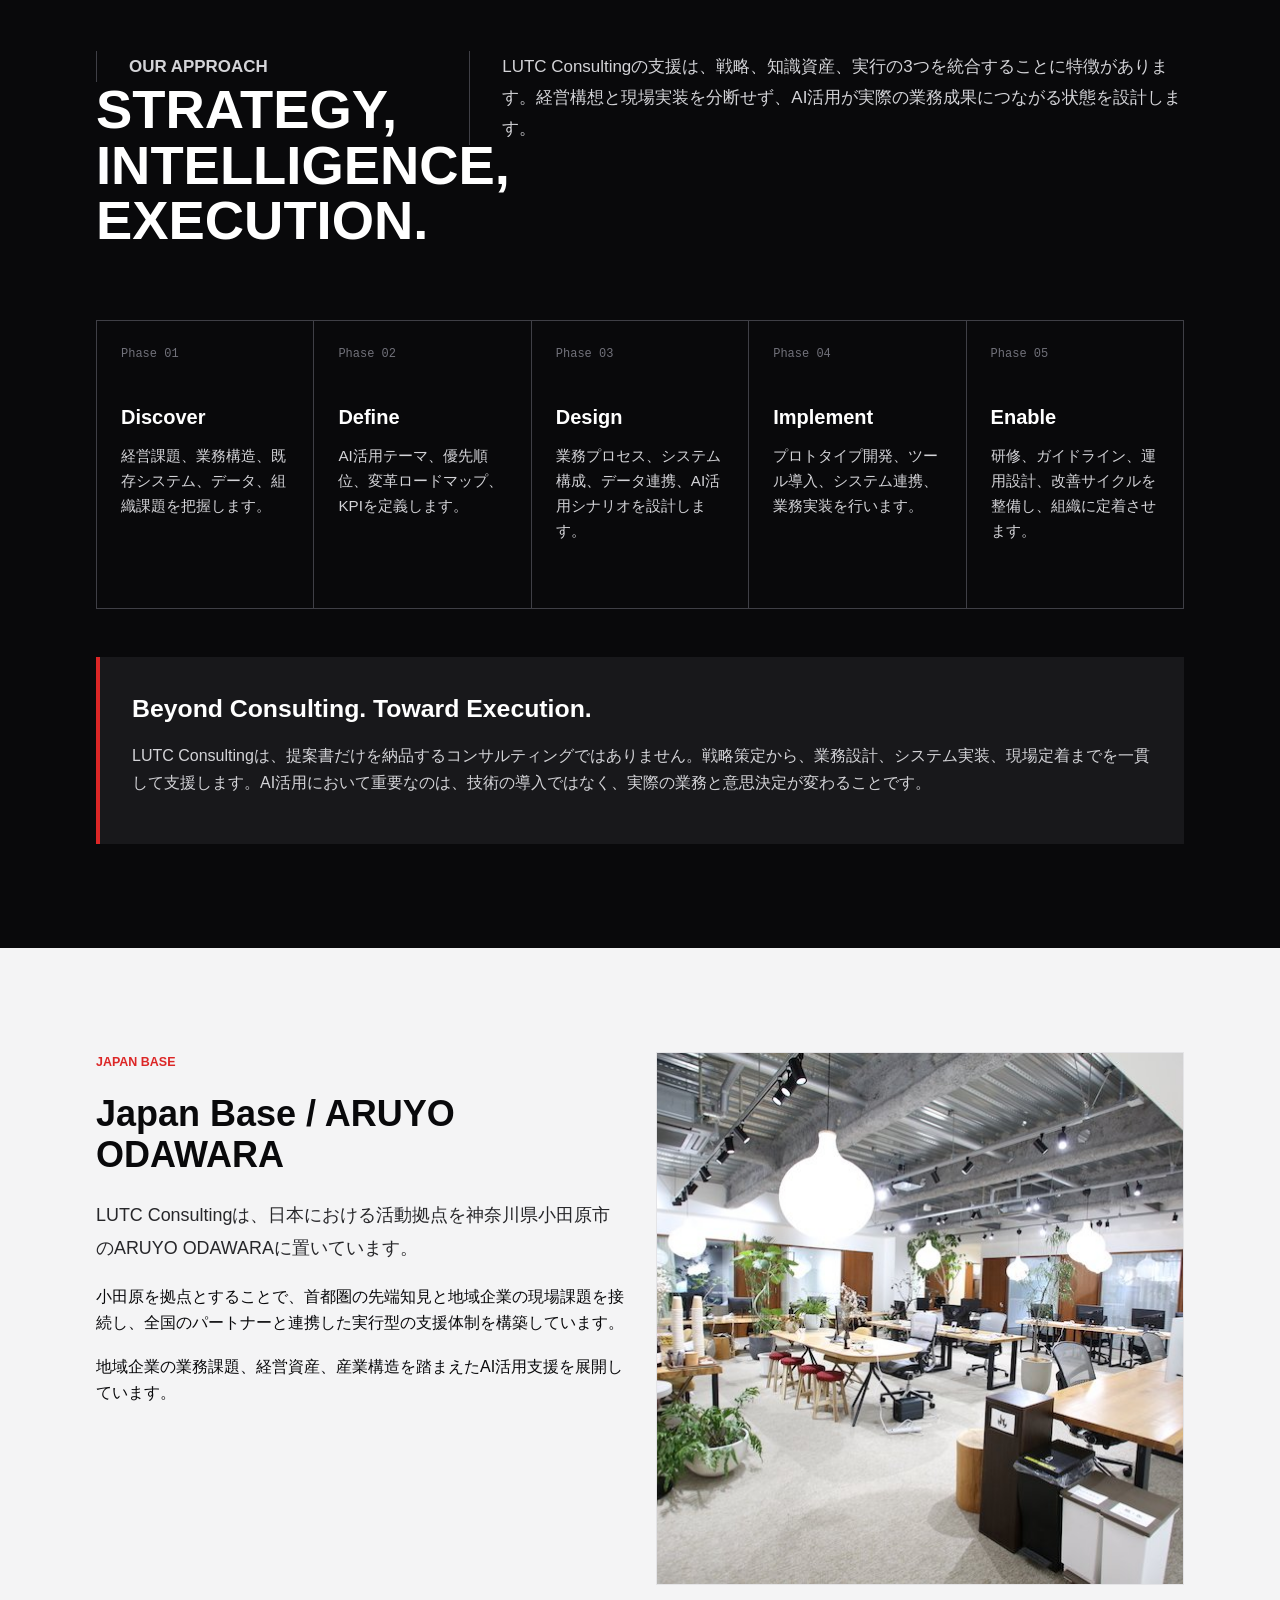
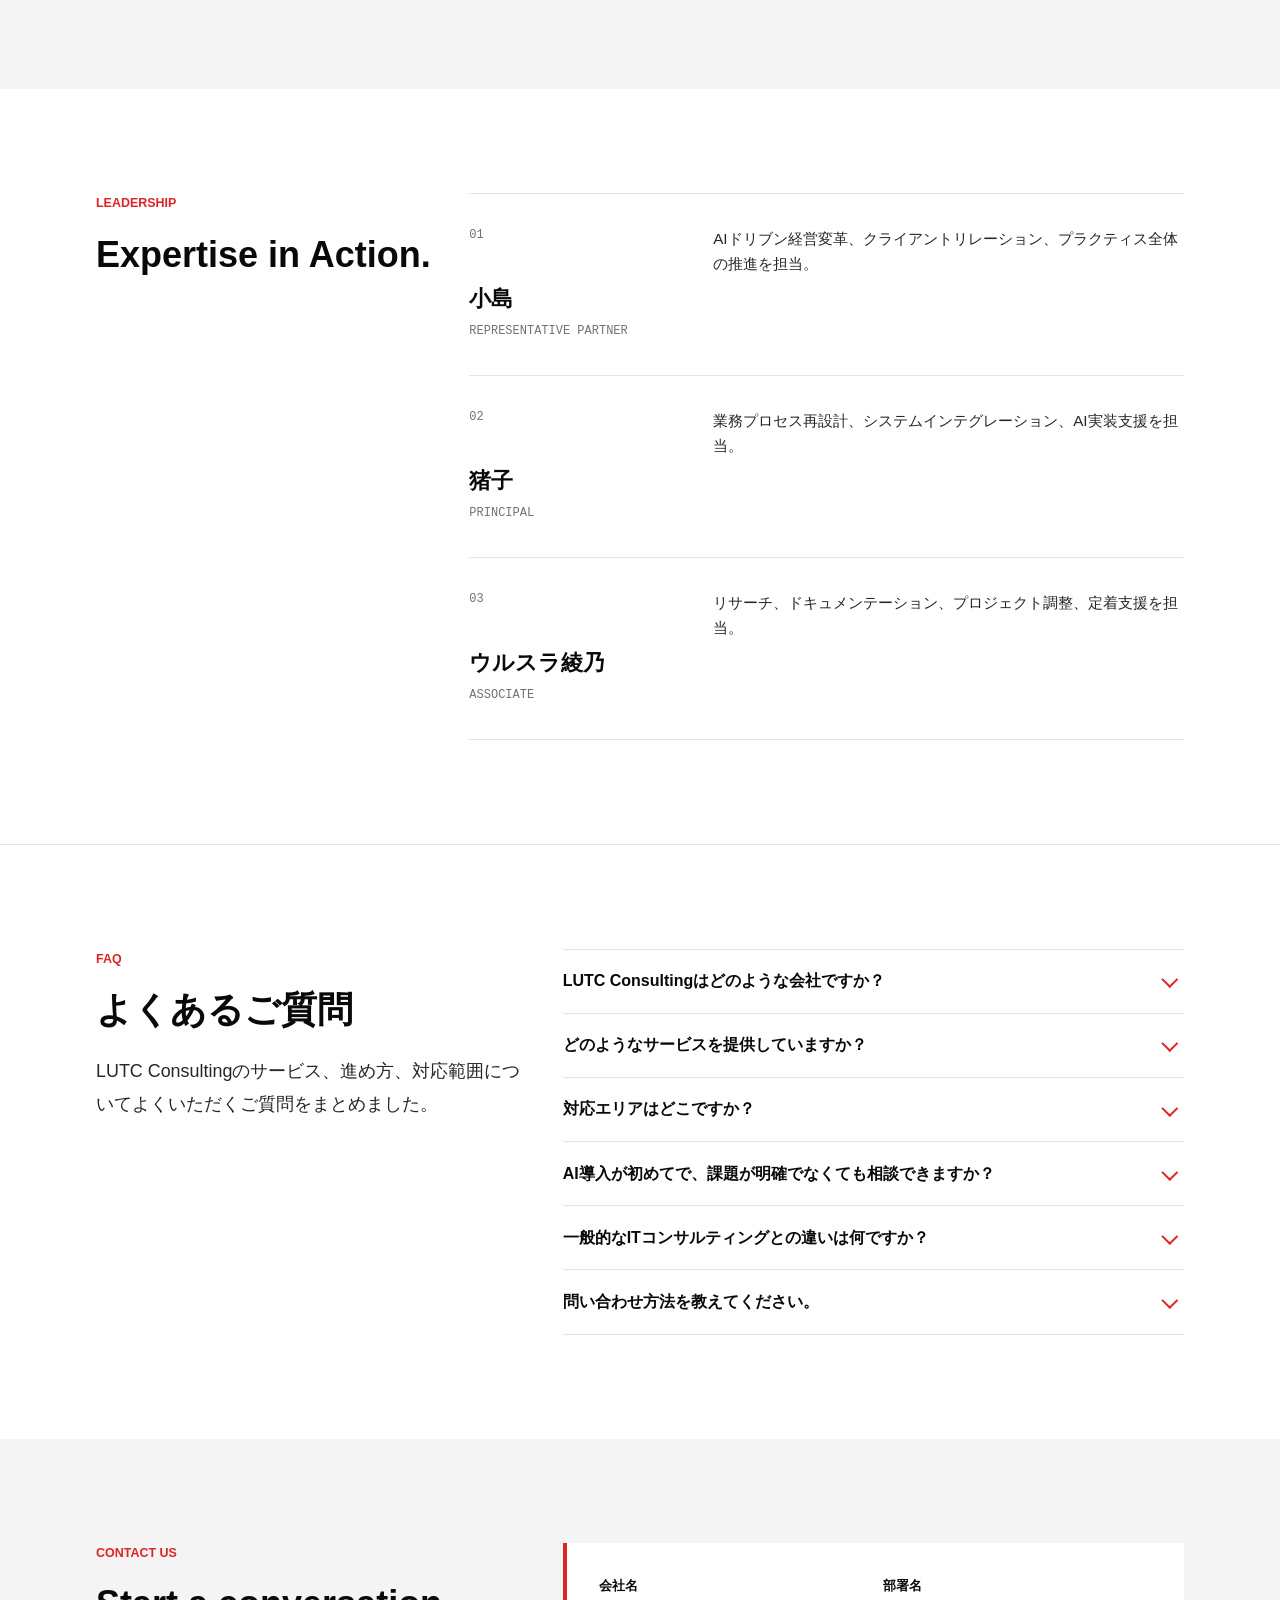
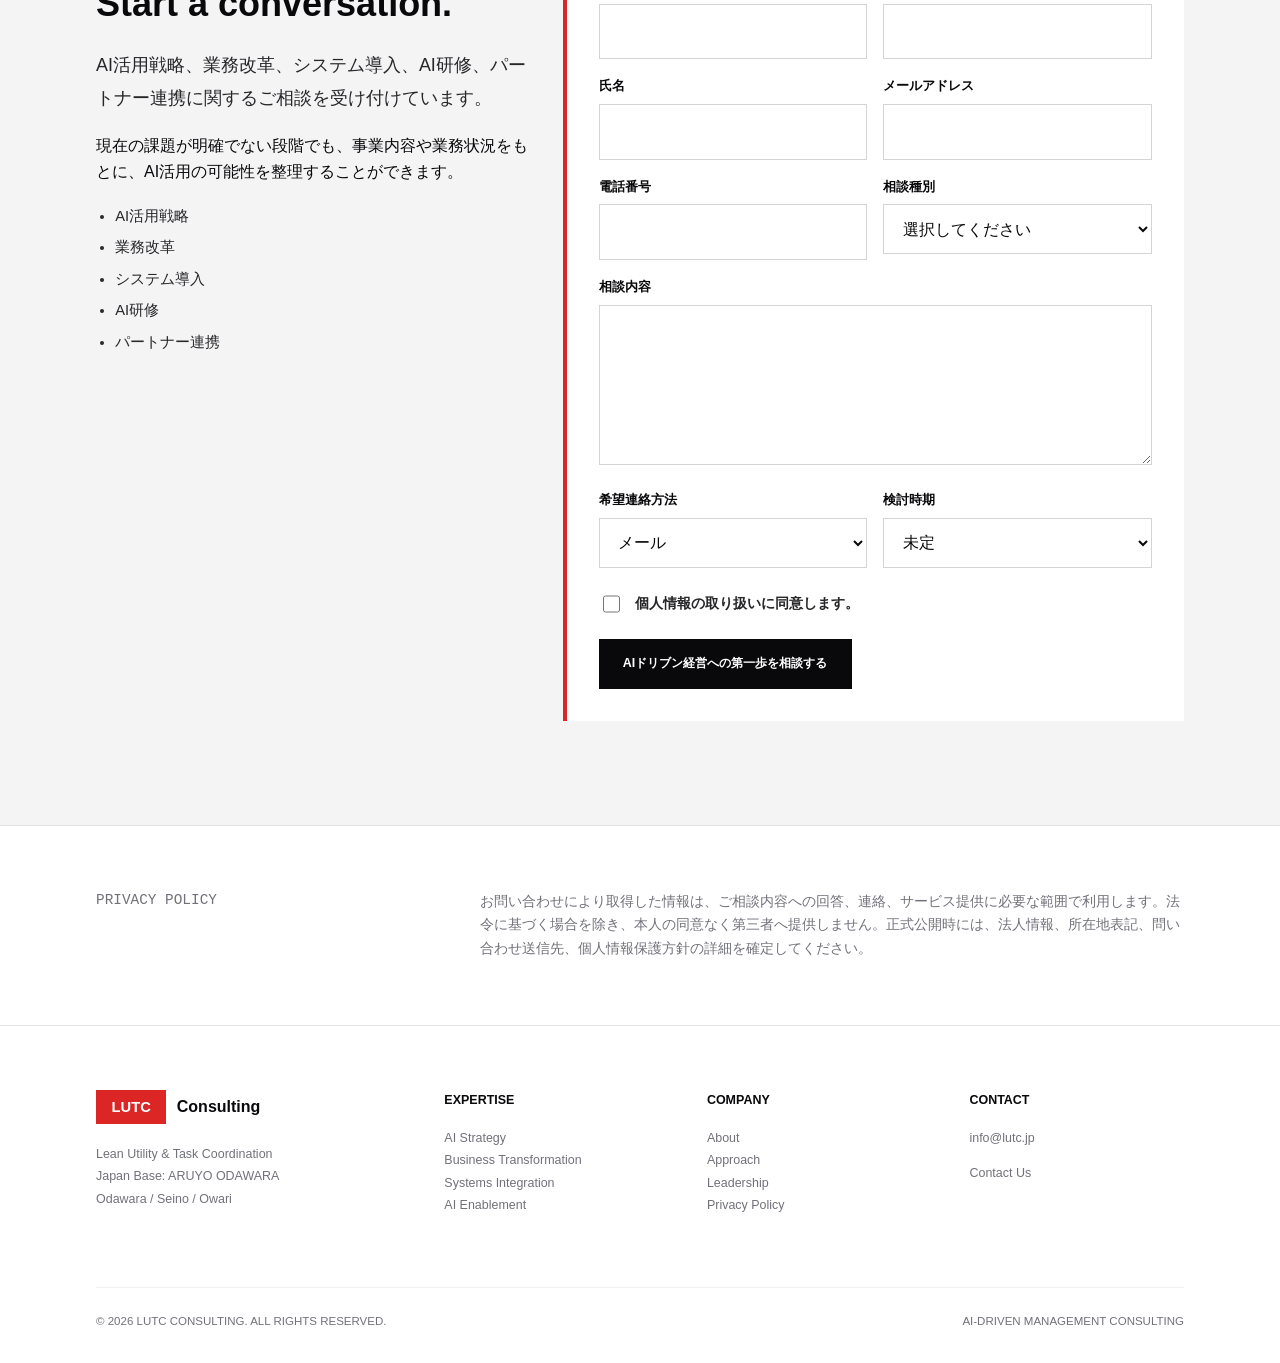
==== commit 3b9c5442: "Add SEO/AIEO optimization: structured data, meta, sitemap, llms.txt, FAQ - JSON-LD on both pages: Or" ====
--- a/site/src/index.html
+++ b/site/src/index.html
@@ -5,12 +5,96 @@
   <meta name="viewport" content="width=device-width, initial-scale=1">
   <title>LUTC Consulting｜AIドリブン経営支援・業務改革・システムインテグレーション</title>
   <meta name="description" content="LUTC Consulting（ルトゥック コンサルティング）は、AI活用戦略、業務改革、システムインテグレーション、AI実装、組織定着を支援するプロフェッショナルサービスファームです。ARUYO ODAWARAを日本活動拠点に、全国の企業のAIドリブン経営を支援します。">
-  <meta property="og:title" content="LUTC Consulting｜AIドリブン経営支援">
-  <meta property="og:description" content="AIによって人間の知性と企業の意思決定を拡張し、AIドリブンな経営変革を実現する。">
+  <link rel="canonical" href="https://lutc.jp/">
+  <meta name="robots" content="index, follow, max-image-preview:large">
+  <meta name="format-detection" content="telephone=no">
+
   <meta property="og:type" content="website">
-  <meta property="og:image" content="assets/hero/lutc-hero-strategy-1200.jpg">
+  <meta property="og:site_name" content="LUTC Consulting">
+  <meta property="og:locale" content="ja_JP">
+  <meta property="og:url" content="https://lutc.jp/">
+  <meta property="og:title" content="LUTC Consulting｜AIドリブン経営支援・業務改革・システムインテグレーション">
+  <meta property="og:description" content="AI活用戦略、業務改革、システム導入、AI実装、組織定着を一貫支援するAIドリブン経営コンサルティングファーム。">
+  <meta property="og:image" content="https://lutc.jp/assets/hero/lutc-hero-strategy-1200.jpg">
+  <meta property="og:image:width" content="1200">
+  <meta property="og:image:height" content="654">
+
+  <meta name="twitter:card" content="summary_large_image">
+  <meta name="twitter:title" content="LUTC Consulting｜AIドリブン経営支援">
+  <meta name="twitter:description" content="AI活用戦略、業務改革、システム導入、AI実装、組織定着を一貫支援するAIドリブン経営コンサルティングファーム。">
+  <meta name="twitter:image" content="https://lutc.jp/assets/hero/lutc-hero-strategy-1200.jpg">
+
+  <link rel="icon" href="/favicon.svg" type="image/svg+xml">
+  <link rel="icon" href="/favicon-32.png" sizes="32x32" type="image/png">
+  <link rel="apple-touch-icon" href="/apple-touch-icon.png">
+  <link rel="manifest" href="/site.webmanifest">
   <meta name="theme-color" content="#dc2626">
-  <link rel="stylesheet" href="styles.css?v=20260621-2">
+
+  <link rel="stylesheet" href="styles.css?v=20260630">
+
+  <script type="application/ld+json">
+  {
+    "@context": "https://schema.org",
+    "@graph": [
+      {
+        "@type": ["Organization", "ProfessionalService"],
+        "@id": "https://lutc.jp/#organization",
+        "name": "LUTC Consulting",
+        "alternateName": "ルトゥック コンサルティング",
+        "url": "https://lutc.jp/",
+        "logo": { "@type": "ImageObject", "url": "https://lutc.jp/icon-512.png", "width": 512, "height": 512 },
+        "image": "https://lutc.jp/assets/hero/lutc-hero-strategy-1200.jpg",
+        "description": "AI活用戦略、業務改革、システムインテグレーション、AI実装、組織定着を一貫して支援するAIドリブン経営コンサルティングファーム。",
+        "slogan": "Augmenting Intelligence.",
+        "email": "info@lutc.jp",
+        "areaServed": { "@type": "Country", "name": "日本" },
+        "address": { "@type": "PostalAddress", "addressLocality": "小田原市", "addressRegion": "神奈川県", "addressCountry": "JP" },
+        "founder": { "@type": "Person", "name": "小島", "jobTitle": "Representative Partner" },
+        "knowsAbout": ["AI活用戦略", "業務改革", "システムインテグレーション", "AI実装", "組織定着", "ナレッジマネジメント", "経営コンサルティング", "生成AI"],
+        "hasOfferCatalog": {
+          "@type": "OfferCatalog",
+          "name": "Services",
+          "itemListElement": [
+            { "@type": "Offer", "itemOffered": { "@type": "Service", "name": "AI Strategy & Transformation", "description": "経営課題、業務構造、データ資産、組織能力を分析し、企業ごとに最適なAI活用戦略を設計します。" } },
+            { "@type": "Offer", "itemOffered": { "@type": "Service", "name": "Business Process Redesign", "description": "既存業務を自動化するのではなく、目的、判断基準、情報の流れ、担当者の役割を再定義します。" } },
+            { "@type": "Offer", "itemOffered": { "@type": "Service", "name": "Systems Integration", "description": "既存システム、データベース、業務アプリケーションと連携したAI活用環境を構築します。" } },
+            { "@type": "Offer", "itemOffered": { "@type": "Service", "name": "AI Implementation & Enablement", "description": "活用ルール設計、社内研修、プロンプト設計、利用ガイドライン作成で現場定着を支援します。" } },
+            { "@type": "Offer", "itemOffered": { "@type": "Service", "name": "Management Intelligence Architecture", "description": "社内の知識、データ、判断基準を構造化し、AIで活用可能な経営知能基盤へ転換します。" } }
+          ]
+        }
+      },
+      {
+        "@type": "WebSite",
+        "@id": "https://lutc.jp/#website",
+        "url": "https://lutc.jp/",
+        "name": "LUTC Consulting",
+        "inLanguage": "ja",
+        "publisher": { "@id": "https://lutc.jp/#organization" }
+      },
+      {
+        "@type": "WebPage",
+        "@id": "https://lutc.jp/#webpage",
+        "url": "https://lutc.jp/",
+        "name": "LUTC Consulting｜AIドリブン経営支援・業務改革・システムインテグレーション",
+        "isPartOf": { "@id": "https://lutc.jp/#website" },
+        "about": { "@id": "https://lutc.jp/#organization" },
+        "inLanguage": "ja"
+      },
+      {
+        "@type": "FAQPage",
+        "@id": "https://lutc.jp/#faq",
+        "mainEntity": [
+          { "@type": "Question", "name": "LUTC Consultingはどのような会社ですか？", "acceptedAnswer": { "@type": "Answer", "text": "AI活用戦略、業務改革、システムインテグレーション、AI実装、組織定着を一貫して支援するAIドリブン経営コンサルティングファームです。「AIを導入する会社」ではなく「AIを前提とした経営構造へ変革する会社」を掲げ、戦略策定から実装・定着までを一続きで支援します。" } },
+          { "@type": "Question", "name": "どのようなサービスを提供していますか？", "acceptedAnswer": { "@type": "Answer", "text": "AI活用戦略の策定、業務プロセス再設計、システムインテグレーション、AI実装・定着支援、経営知能基盤の構築の5領域を提供します。" } },
+          { "@type": "Question", "name": "対応エリアはどこですか？", "acceptedAnswer": { "@type": "Answer", "text": "日本全国の企業を支援しています。日本における活動拠点は神奈川県小田原市のARUYO ODAWARAです。" } },
+          { "@type": "Question", "name": "AI導入が初めてで、課題が明確でなくても相談できますか？", "acceptedAnswer": { "@type": "Answer", "text": "はい。現在の課題が明確でない段階でも、事業内容や業務状況をもとにAI活用の可能性を整理するところから支援します。" } },
+          { "@type": "Question", "name": "一般的なITコンサルティングとの違いは何ですか？", "acceptedAnswer": { "@type": "Answer", "text": "提案書の納品で終わらせず、戦略策定から業務設計、システム実装、現場定着までを一貫して支援します。重要なのは技術の導入ではなく、実際の業務と意思決定が変わることだと考えています。" } },
+          { "@type": "Question", "name": "問い合わせ方法を教えてください。", "acceptedAnswer": { "@type": "Answer", "text": "サイトのお問い合わせフォーム、または info@lutc.jp までご連絡ください。AI活用戦略、業務改革、システム導入、AI研修、パートナー連携などのご相談を受け付けています。" } }
+        ]
+      }
+    ]
+  }
+  </script>
 </head>
 <body>
   <a class="skip-link" href="#main">本文へ移動</a>
@@ -29,6 +113,7 @@
         <a class="nav-link" href="#services">Services</a>
         <a class="nav-link" href="#approach">Approach</a>
         <a class="nav-link" href="#leadership">Leadership</a>
+        <a class="nav-link" href="#faq">FAQ</a>
         <a class="button" href="#contact">Contact Us</a>
       </nav>
     </div>
@@ -271,6 +356,42 @@
       </div>
     </section>
 
+    <section id="faq" class="section">
+      <div class="section-inner grid-12 faq-layout">
+        <div class="faq-head copy-stack">
+          <p class="eyebrow">FAQ</p>
+          <h2 class="section-title">よくあるご質問</h2>
+          <p class="section-lead">LUTC Consultingのサービス、進め方、対応範囲についてよくいただくご質問をまとめました。</p>
+        </div>
+        <div class="faq-list">
+          <details class="faq-item">
+            <summary>LUTC Consultingはどのような会社ですか？</summary>
+            <div class="faq-answer"><p>AI活用戦略、業務改革、システムインテグレーション、AI実装、組織定着を一貫して支援するAIドリブン経営コンサルティングファームです。「AIを導入する会社」ではなく「AIを前提とした経営構造へ変革する会社」を掲げ、戦略策定から実装・定着までを一続きで支援します。</p></div>
+          </details>
+          <details class="faq-item">
+            <summary>どのようなサービスを提供していますか？</summary>
+            <div class="faq-answer"><p>AI活用戦略の策定、業務プロセス再設計、システムインテグレーション、AI実装・定着支援、経営知能基盤の構築の5領域を提供します。</p></div>
+          </details>
+          <details class="faq-item">
+            <summary>対応エリアはどこですか？</summary>
+            <div class="faq-answer"><p>日本全国の企業を支援しています。日本における活動拠点は神奈川県小田原市のARUYO ODAWARAです。</p></div>
+          </details>
+          <details class="faq-item">
+            <summary>AI導入が初めてで、課題が明確でなくても相談できますか？</summary>
+            <div class="faq-answer"><p>はい。現在の課題が明確でない段階でも、事業内容や業務状況をもとにAI活用の可能性を整理するところから支援します。</p></div>
+          </details>
+          <details class="faq-item">
+            <summary>一般的なITコンサルティングとの違いは何ですか？</summary>
+            <div class="faq-answer"><p>提案書の納品で終わらせず、戦略策定から業務設計、システム実装、現場定着までを一貫して支援します。重要なのは技術の導入ではなく、実際の業務と意思決定が変わることだと考えています。</p></div>
+          </details>
+          <details class="faq-item">
+            <summary>問い合わせ方法を教えてください。</summary>
+            <div class="faq-answer"><p>サイトの<a href="#contact">お問い合わせフォーム</a>、または info@lutc.jp までご連絡ください。AI活用戦略、業務改革、システム導入、AI研修、パートナー連携などのご相談を受け付けています。</p></div>
+          </details>
+        </div>
+      </div>
+    </section>
+
     <section id="contact" class="section plaster">
       <div class="section-inner grid-12 contact-layout">
         <div class="contact-copy copy-stack">
--- a/site/src/styles.css
+++ b/site/src/styles.css
@@ -926,6 +926,88 @@
   color: var(--red);
 }
 
+/* FAQ */
+#faq {
+  border-top: 1px solid var(--line);
+}
+
+.faq-layout {
+  align-items: start;
+}
+
+.faq-head {
+  grid-column: span 5;
+}
+
+.faq-list {
+  grid-column: span 7;
+  display: flex;
+  flex-direction: column;
+}
+
+.faq-item {
+  border-bottom: 1px solid var(--line);
+}
+
+.faq-item:first-child {
+  border-top: 1px solid var(--line);
+}
+
+.faq-item summary {
+  list-style: none;
+  cursor: pointer;
+  position: relative;
+  padding: 1.15rem 2.5rem 1.15rem 0;
+  color: var(--black);
+  font-size: 1rem;
+  font-weight: 800;
+  transition: color 200ms var(--ease);
+}
+
+.faq-item summary::-webkit-details-marker {
+  display: none;
+}
+
+.faq-item summary::after {
+  content: "";
+  position: absolute;
+  right: 0.5rem;
+  top: 50%;
+  width: 0.6rem;
+  height: 0.6rem;
+  border-right: 2px solid var(--red);
+  border-bottom: 2px solid var(--red);
+  transform: translateY(-65%) rotate(45deg);
+  transition: transform 200ms var(--ease);
+}
+
+.faq-item[open] summary::after {
+  transform: translateY(-35%) rotate(-135deg);
+}
+
+.faq-item summary:hover {
+  color: var(--red);
+}
+
+.faq-item summary:focus-visible {
+  outline: 2px solid rgba(220, 38, 38, 0.3);
+  outline-offset: 3px;
+}
+
+.faq-answer {
+  padding: 0 0 1.3rem;
+  color: var(--ink);
+  line-height: 1.85;
+}
+
+.faq-answer p {
+  margin: 0;
+}
+
+.faq-answer a {
+  color: var(--red);
+}
+
 .privacy {
   border-top: 1px solid var(--line);
   padding: 4rem 0;
@@ -1363,6 +1445,8 @@
   .about-definition,
   .base-copy,
   .base-photo,
+  .faq-head,
+  .faq-list,
   .contact-copy,
   .contact-form-wrap,
   .leadership-list,
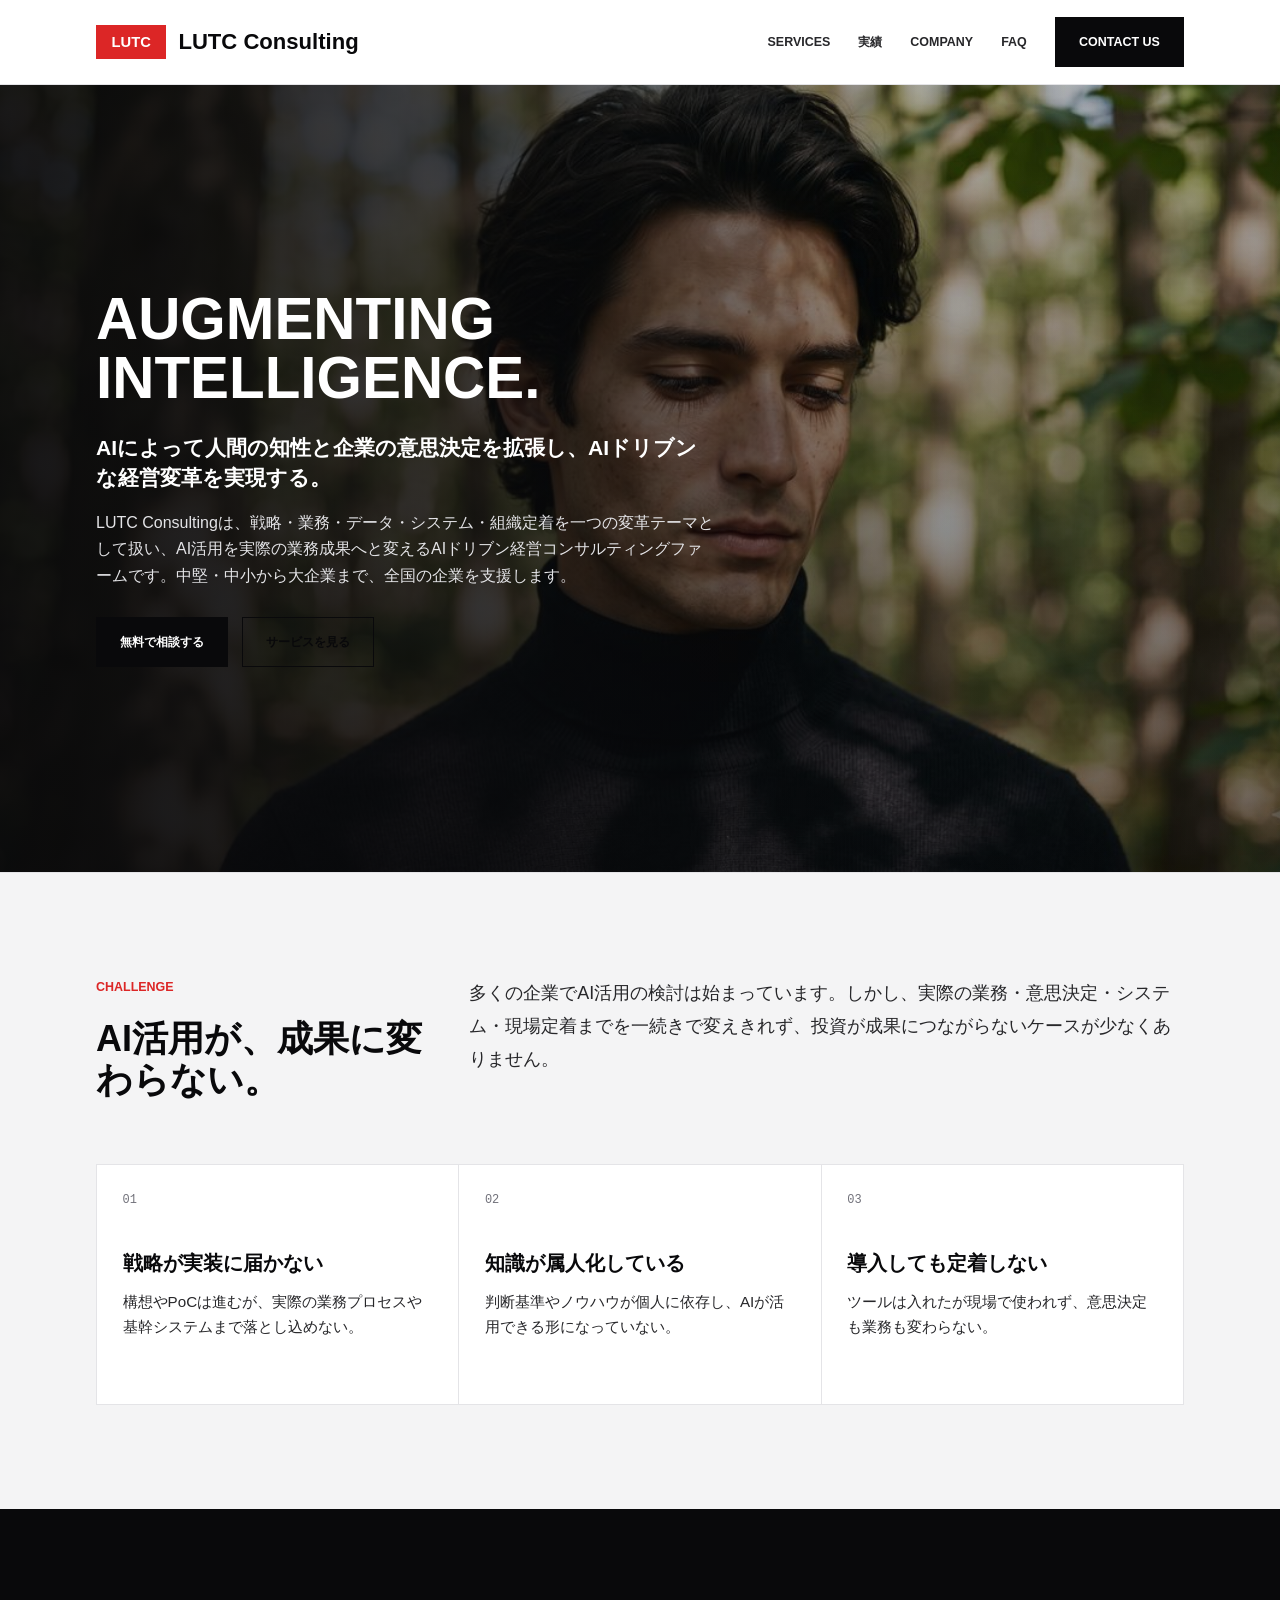
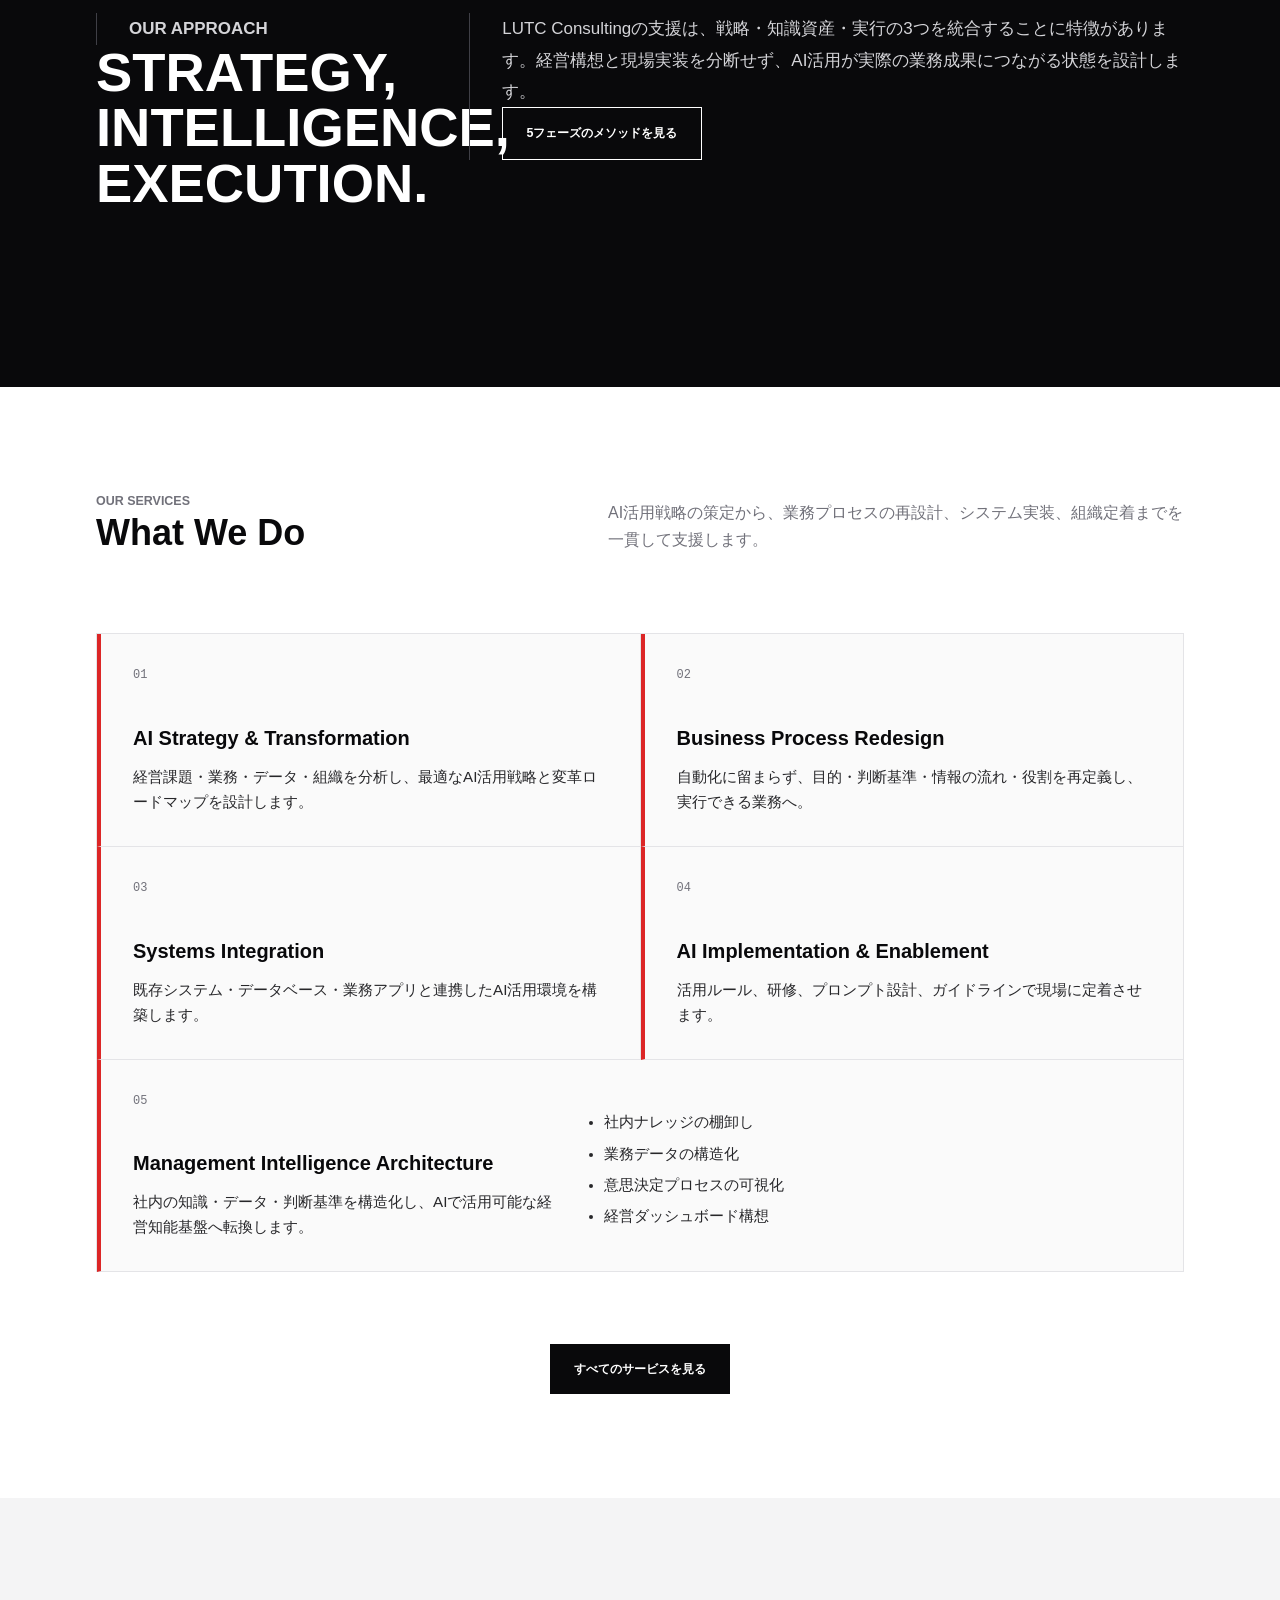
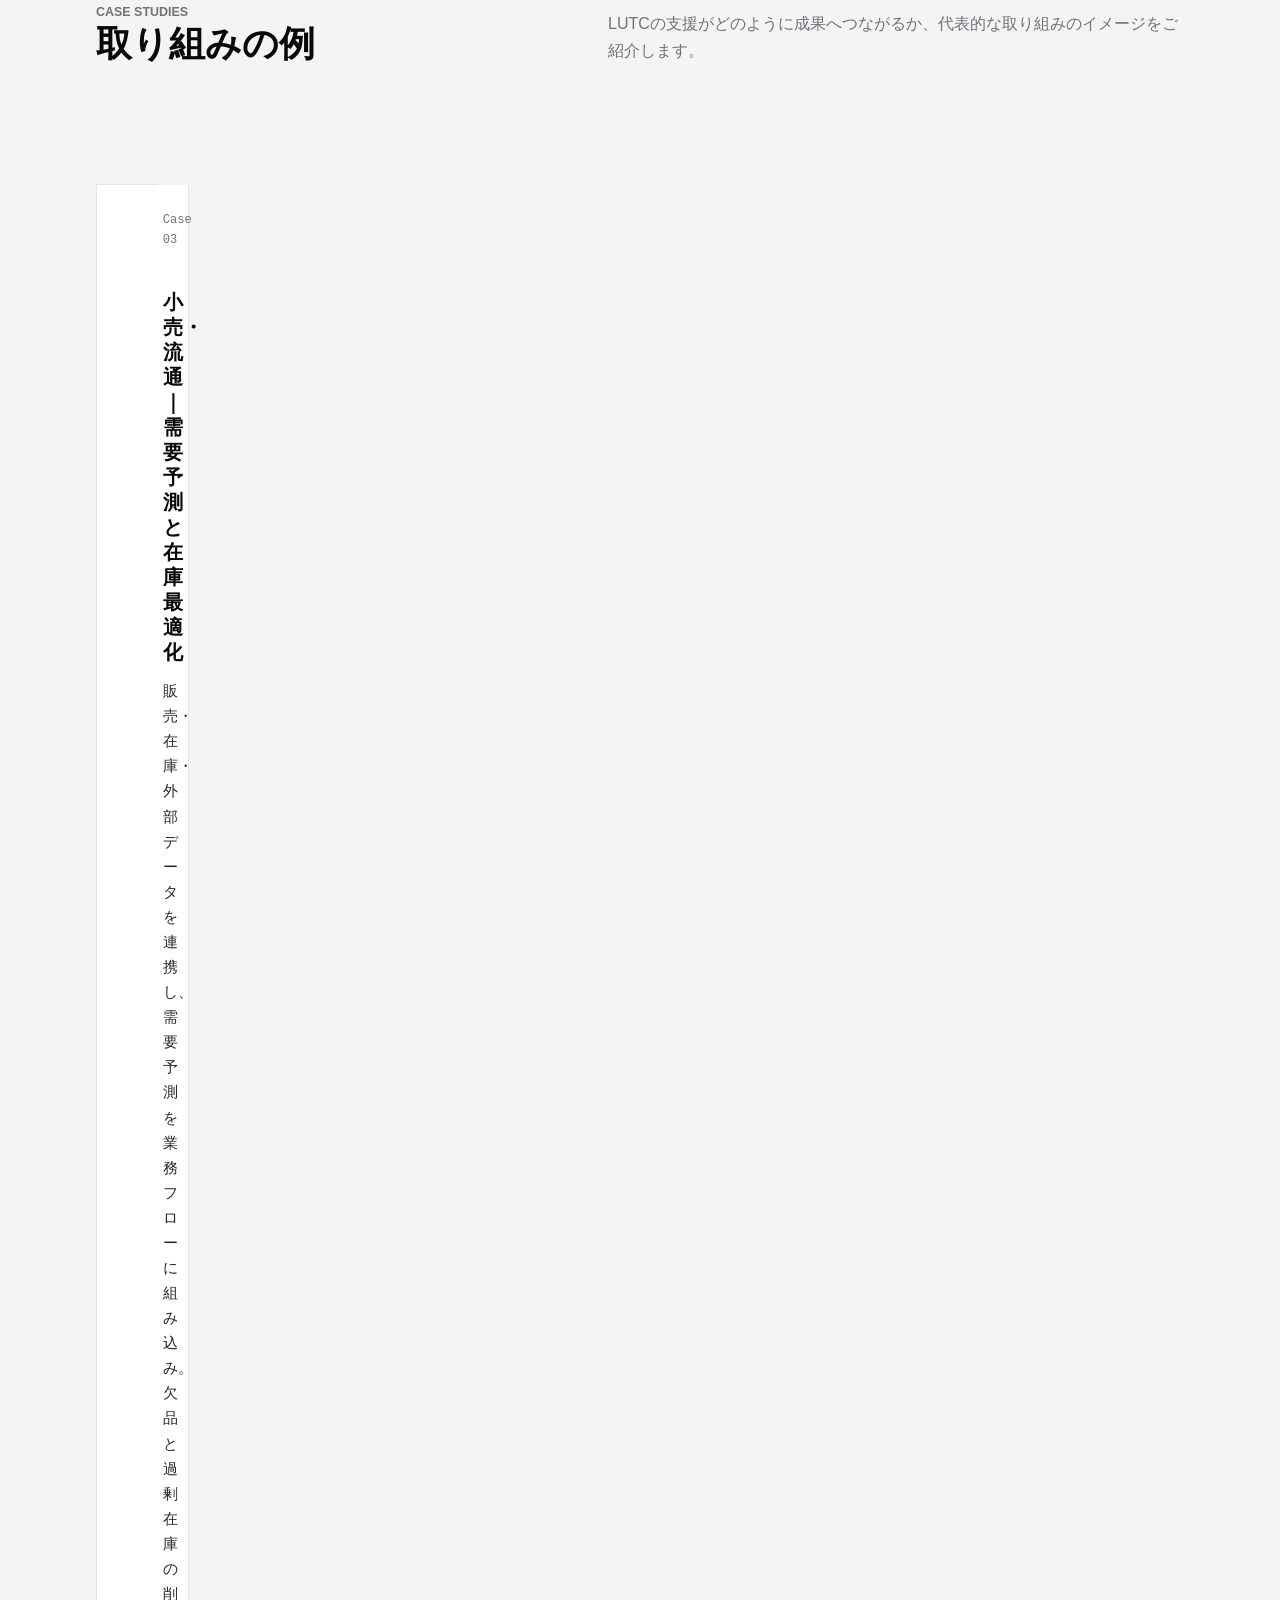
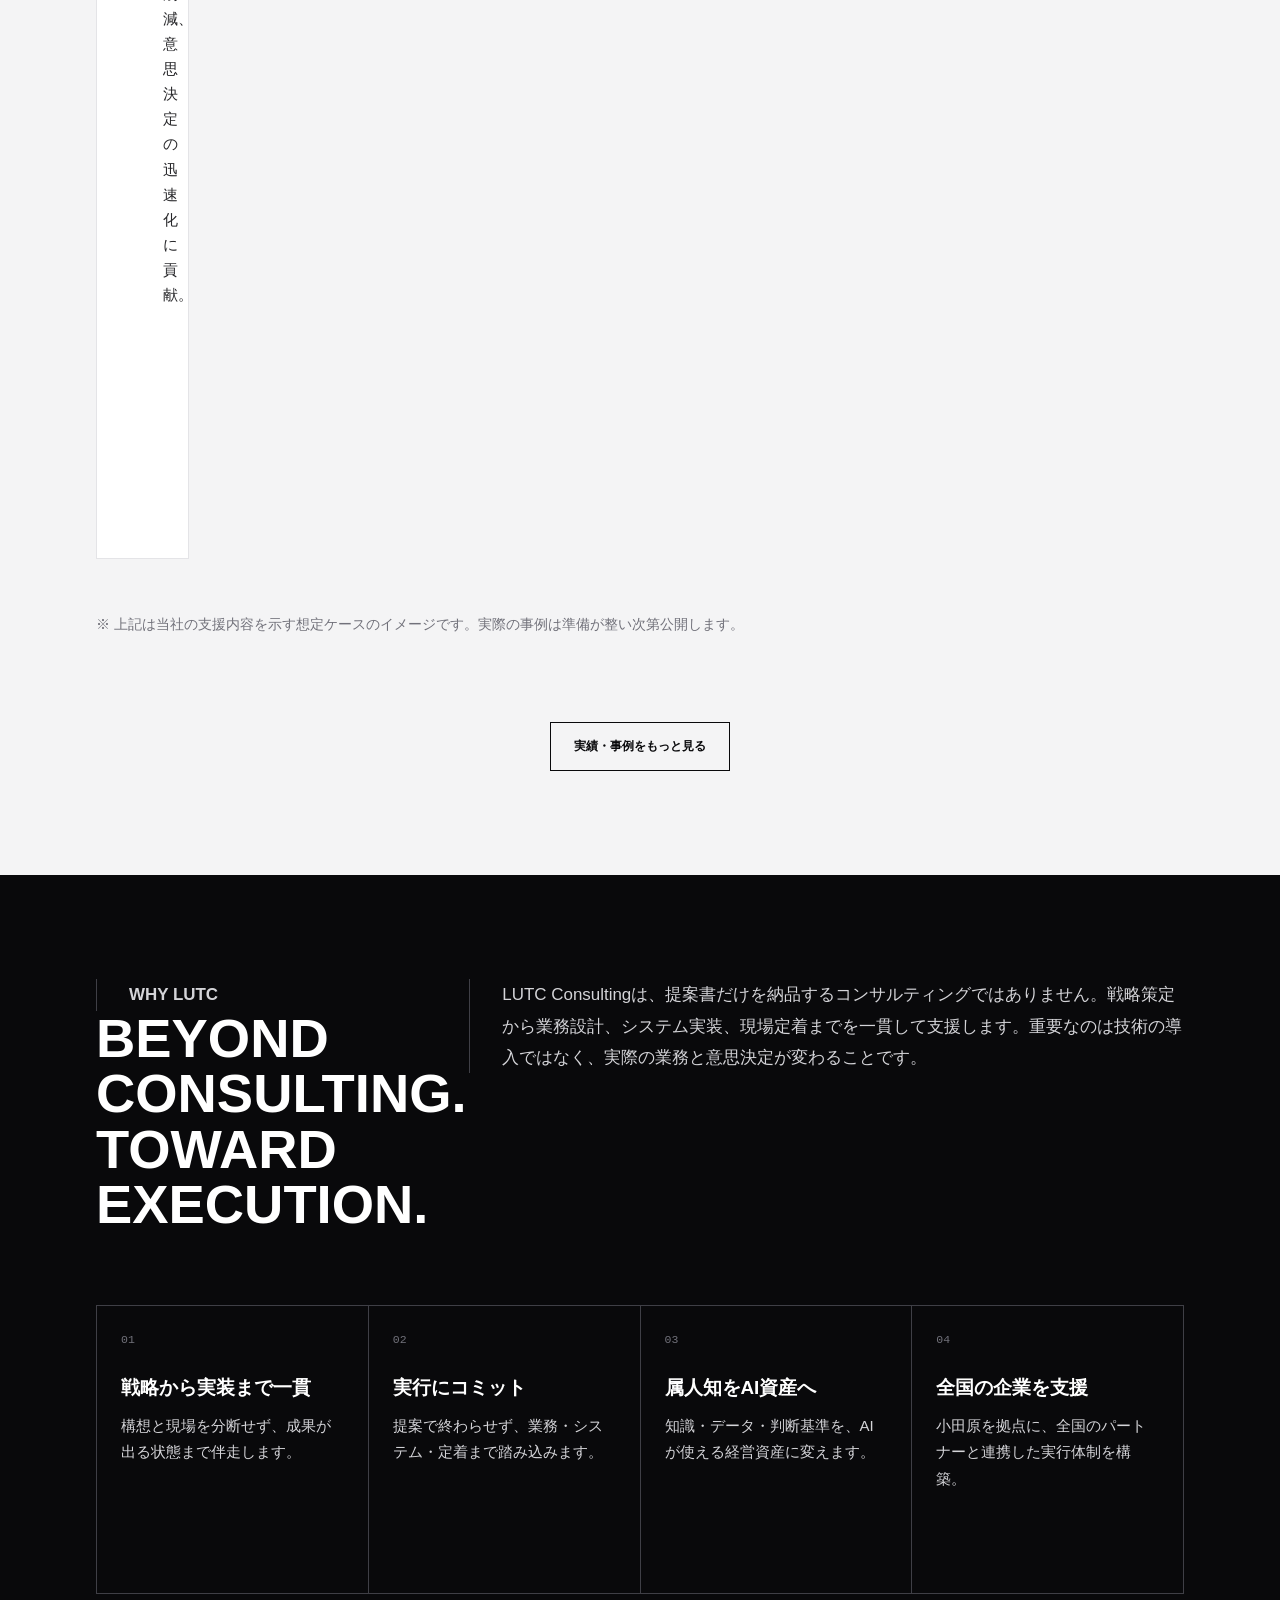
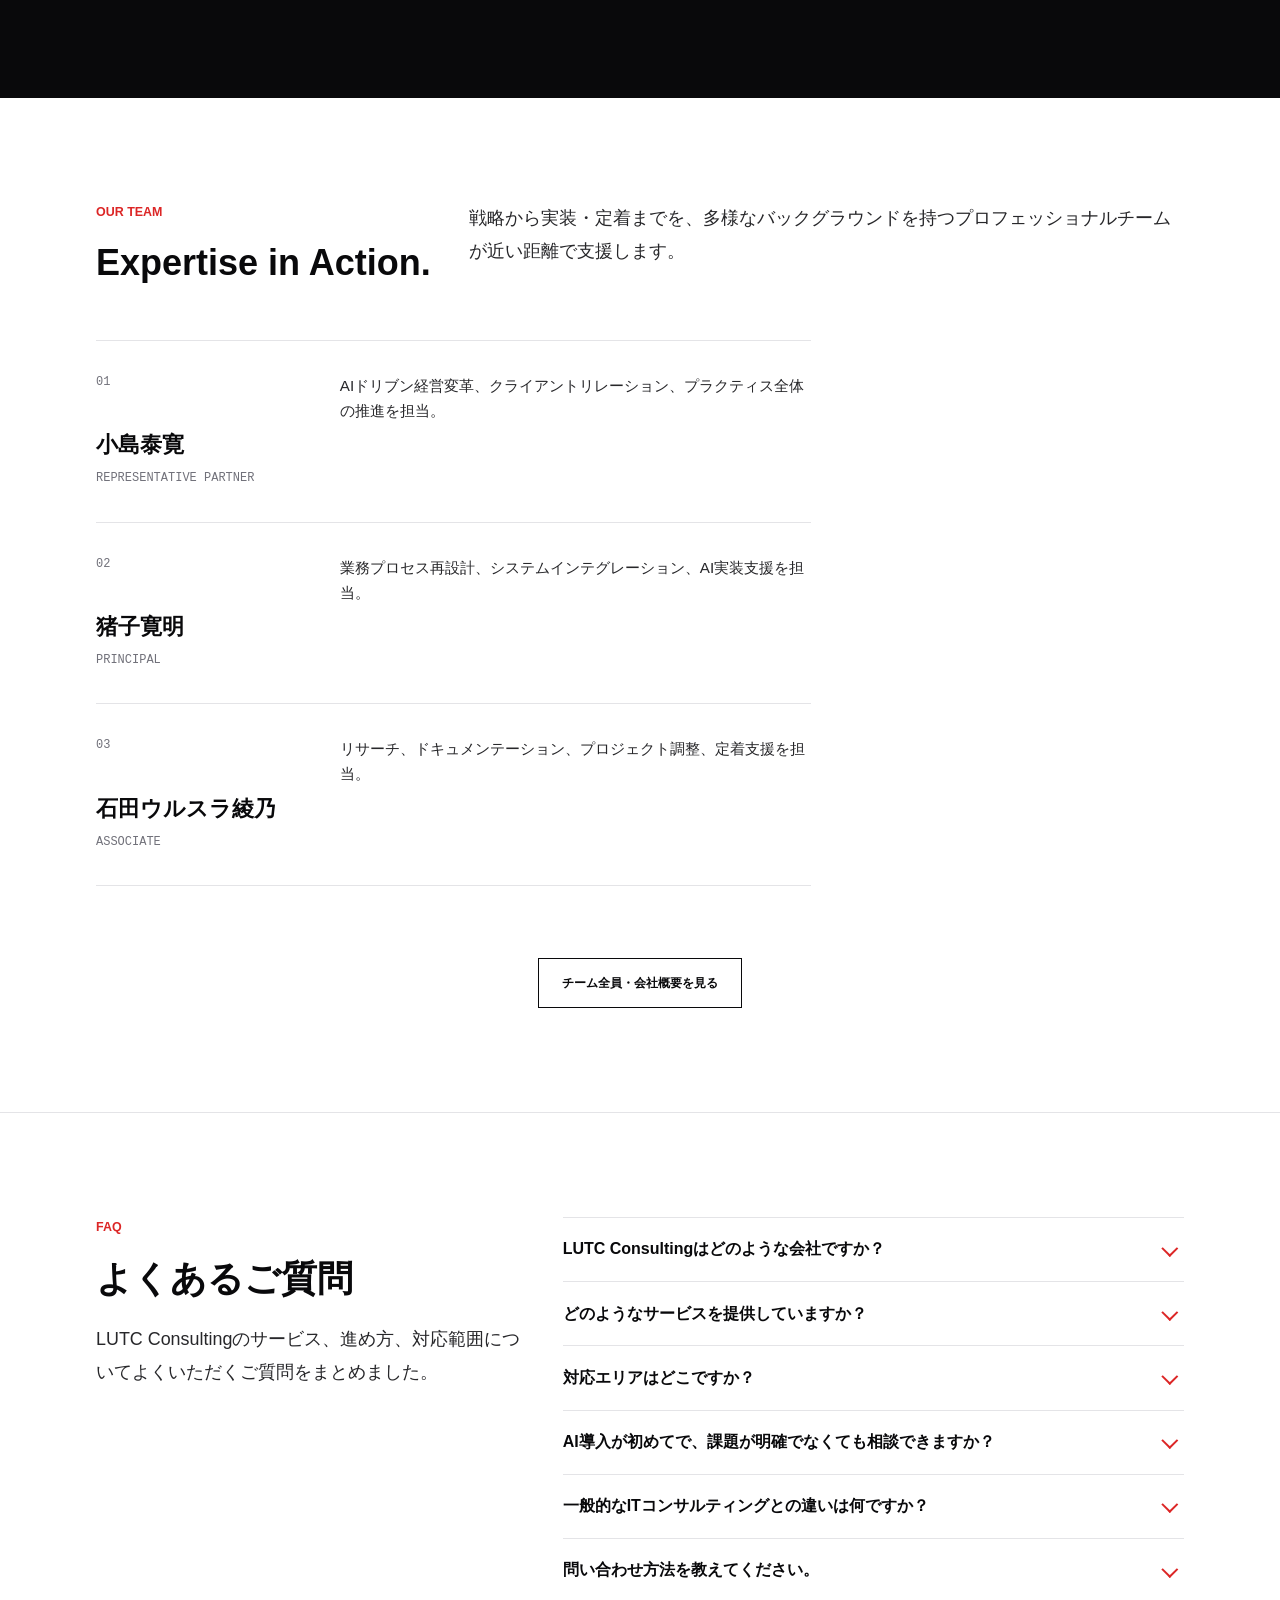
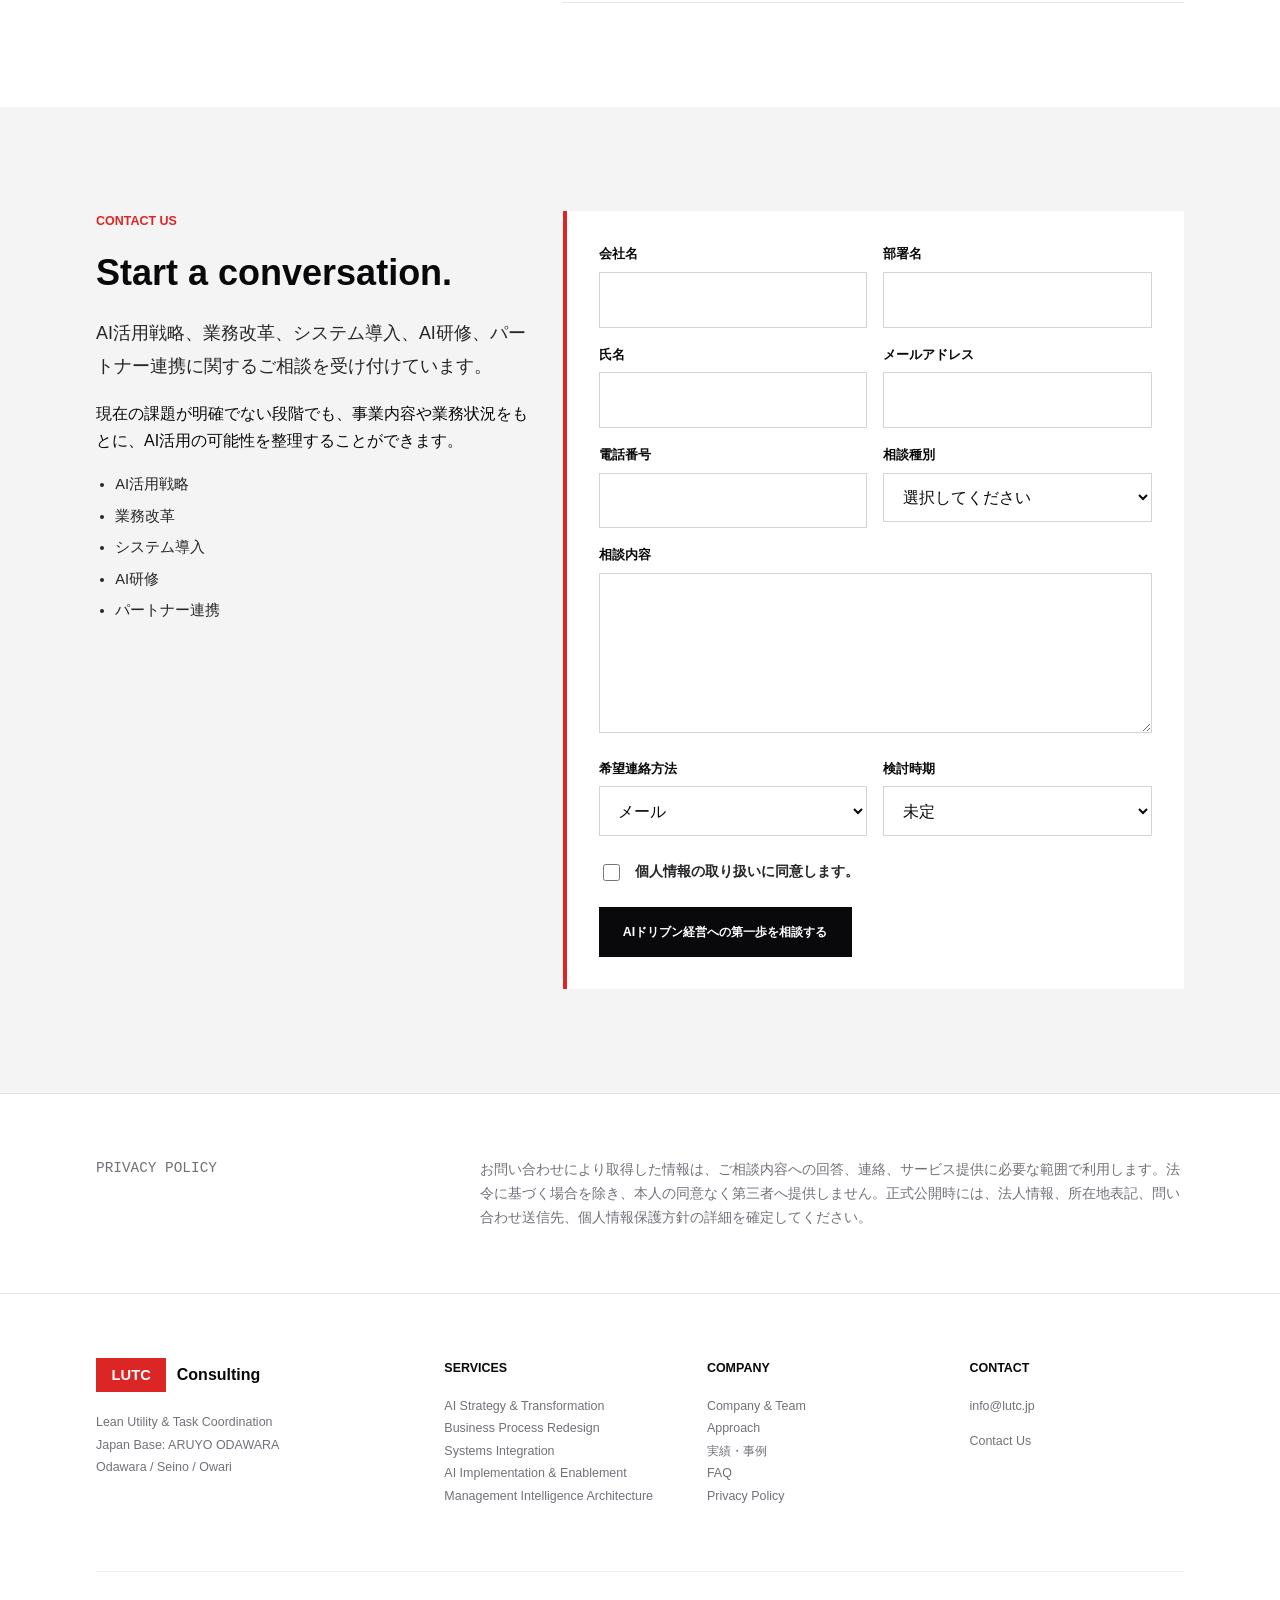
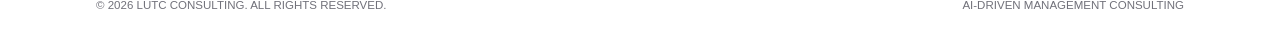
==== commit a21d90f9: "Restructure site: multi-page IA, lead-gen flow, Services/Cases pages, 13-member team - New multi-pag" ====
--- a/site/src/index.html
+++ b/site/src/index.html
@@ -1,10 +1,10 @@
-﻿<!doctype html>
+<!doctype html>
 <html lang="ja">
 <head>
   <meta charset="utf-8">
   <meta name="viewport" content="width=device-width, initial-scale=1">
   <title>LUTC Consulting｜AIドリブン経営支援・業務改革・システムインテグレーション</title>
-  <meta name="description" content="LUTC Consulting（ルトゥック コンサルティング）は、AI活用戦略、業務改革、システムインテグレーション、AI実装、組織定着を支援するプロフェッショナルサービスファームです。ARUYO ODAWARAを日本活動拠点に、全国の企業のAIドリブン経営を支援します。">
+  <meta name="description" content="LUTC Consulting（ルトゥック コンサルティング）は、AI活用戦略、業務改革、システムインテグレーション、AI実装、組織定着を一貫支援するAIドリブン経営コンサルティングファームです。全国の企業のAIドリブン経営を、戦略から実装・定着まで伴走します。">
   <link rel="canonical" href="https://lutc.jp/">
   <meta name="robots" content="index, follow, max-image-preview:large">
   <meta name="format-detection" content="telephone=no">
@@ -30,7 +30,7 @@
   <link rel="manifest" href="/site.webmanifest">
   <meta name="theme-color" content="#dc2626">
 
-  <link rel="stylesheet" href="styles.css?v=20260630">
+  <link rel="stylesheet" href="styles.css?v=20260702">
 
   <script type="application/ld+json">
   {
@@ -49,7 +49,7 @@
         "email": "info@lutc.jp",
         "areaServed": { "@type": "Country", "name": "日本" },
         "address": { "@type": "PostalAddress", "addressLocality": "小田原市", "addressRegion": "神奈川県", "addressCountry": "JP" },
-        "founder": { "@type": "Person", "name": "小島", "jobTitle": "Representative Partner" },
+        "founder": { "@type": "Person", "name": "小島泰寛", "jobTitle": "Representative Partner" },
         "knowsAbout": ["AI活用戦略", "業務改革", "システムインテグレーション", "AI実装", "組織定着", "ナレッジマネジメント", "経営コンサルティング", "生成AI"],
         "hasOfferCatalog": {
           "@type": "OfferCatalog",
@@ -109,10 +109,9 @@
         <span class="menu-icon" aria-hidden="true"></span>
       </button>
       <nav id="site-navigation" class="nav-links" aria-label="Primary">
-        <a class="nav-link" href="about.html">About</a>
-        <a class="nav-link" href="#services">Services</a>
-        <a class="nav-link" href="#approach">Approach</a>
-        <a class="nav-link" href="#leadership">Leadership</a>
+        <a class="nav-link" href="services.html">Services</a>
+        <a class="nav-link" href="cases.html">実績</a>
+        <a class="nav-link" href="about.html">Company</a>
         <a class="nav-link" href="#faq">FAQ</a>
         <a class="button" href="#contact">Contact Us</a>
       </nav>
@@ -141,48 +140,57 @@
         <div class="hero-copy">
           <h1>Augmenting Intelligence.</h1>
           <p class="hero-lead">AIによって人間の知性と企業の意思決定を拡張し、AIドリブンな経営変革を実現する。</p>
-          <p class="hero-body">LUTC Consultingは、戦略、業務、データ、テクノロジーを統合し、企業固有の経営資産をAI時代の競争力へ転換するプロフェッショナルサービスファームです。</p>
+          <p class="hero-body">LUTC Consultingは、戦略・業務・データ・システム・組織定着を一つの変革テーマとして扱い、AI活用を実際の業務成果へと変えるAIドリブン経営コンサルティングファームです。中堅・中小から大企業まで、全国の企業を支援します。</p>
           <div class="hero-actions" aria-label="主要導線">
-            <a class="button" href="#contact">Contact Us</a>
-            <a class="button secondary" href="#services">Our Services</a>
-          </div>
-        </div>
-      </div>
-    </section>
-
-    <section id="about" class="section plaster">
+            <a class="button" href="#contact">無料で相談する</a>
+            <a class="button secondary" href="services.html">サービスを見る</a>
+          </div>
+        </div>
+      </div>
+    </section>
+
+    <section id="problem" class="section plaster">
       <div class="section-inner grid-12">
-        <div class="section-header philosophy-header">
-          <p class="meta">01 / Philosophy</p>
-          <p class="philosophy-word">PHILOSOPHY</p>
+        <div class="section-header">
+          <p class="eyebrow">Challenge</p>
+          <h2 class="section-title">AI活用が、成果に変わらない。</h2>
         </div>
         <div class="section-body copy-stack">
-          <h2 class="section-title">AI-Driven Management Consulting</h2>
-          <p class="section-lead">LUTC Consulting（ルトゥック コンサルティング）は、Lean Utility &amp; Task Coordinationの思想に基づき、企業の複雑な業務、分散した知識、属人的な意思決定を再設計するAIドリブン・コンサルティングファームです。</p>
-          <p class="section-lead">私たちは、AIを単なる業務効率化ツールとしてではなく、企業の意思決定、業務運営、組織学習、成長戦略を支える新たな経営アーキテクチャとして捉えています。</p>
-          <div class="quote-panel">「AIを導入する会社」ではなく、「AIを前提とした経営構造へ変革する会社」。</div>
-          <div class="about-actions">
-            <a class="button secondary" href="about.html">About LUTC</a>
-          </div>
+          <p class="section-lead">多くの企業でAI活用の検討は始まっています。しかし、実際の業務・意思決定・システム・現場定着までを一続きで変えきれず、投資が成果につながらないケースが少なくありません。</p>
         </div>
       </div>
       <div class="section-inner">
-        <div class="term-grid" aria-label="Lean Utility and Task Coordination">
+        <div class="term-grid" aria-label="よくある課題">
           <article class="term">
             <span class="index">01</span>
-            <h3>Lean</h3>
-            <p>不要な複雑性を取り除き、経営資源を本質的な価値創出へ集中させます。</p>
+            <h3>戦略が実装に届かない</h3>
+            <p>構想やPoCは進むが、実際の業務プロセスや基幹システムまで落とし込めない。</p>
           </article>
           <article class="term">
             <span class="index">02</span>
-            <h3>Utility</h3>
-            <p>テクノロジーを単なる機能ではなく、現場で使われる実用的な経営価値へ転換します。</p>
+            <h3>知識が属人化している</h3>
+            <p>判断基準やノウハウが個人に依存し、AIが活用できる形になっていない。</p>
           </article>
           <article class="term">
             <span class="index">03</span>
-            <h3>Task Coordination</h3>
-            <p>組織に分散した業務、知識、意思決定を統合し、実行可能な仕組みへ再構成します。</p>
-          </article>
+            <h3>導入しても定着しない</h3>
+            <p>ツールは入れたが現場で使われず、意思決定も業務も変わらない。</p>
+          </article>
+        </div>
+      </div>
+    </section>
+
+    <section id="approach" class="section dark">
+      <div class="section-inner">
+        <div class="grid-12 approach-head">
+          <div class="section-header">
+            <p class="eyebrow">Our Approach</p>
+            <h2>Strategy, Intelligence, Execution.</h2>
+          </div>
+          <div class="section-body copy-stack">
+            <p>LUTC Consultingの支援は、戦略・知識資産・実行の3つを統合することに特徴があります。経営構想と現場実装を分断せず、AI活用が実際の業務成果につながる状態を設計します。</p>
+            <p><a class="button secondary" href="services.html#approach">5フェーズのメソッドを見る</a></p>
+          </div>
         </div>
       </div>
     </section>
@@ -194,144 +202,132 @@
             <p class="eyebrow">Our Services</p>
             <h2 class="section-title">What We Do</h2>
           </div>
-          <p>LUTC Consultingは、AI活用戦略の策定から、業務プロセスの再設計、システム実装、組織定着までを一貫して支援します。</p>
+          <p>AI活用戦略の策定から、業務プロセスの再設計、システム実装、組織定着までを一貫して支援します。</p>
         </div>
         <div class="services-grid">
           <article class="service">
             <span class="index">01</span>
-            <h3>AI Strategy &amp; Transformation</h3>
-            <p>経営課題、業務構造、データ資産、組織能力を分析し、企業ごとに最適なAI活用戦略を設計します。</p>
-            <ul>
-              <li>経営課題の整理</li>
-              <li>AI活用テーマの特定</li>
-              <li>業務変革ロードマップの策定</li>
-              <li>投資対効果と導入優先順位の設計</li>
-            </ul>
+            <h3><a href="services.html#ai-strategy">AI Strategy &amp; Transformation</a></h3>
+            <p>経営課題・業務・データ・組織を分析し、最適なAI活用戦略と変革ロードマップを設計します。</p>
           </article>
           <article class="service">
             <span class="index">02</span>
-            <h3>Business Process Redesign</h3>
-            <p>既存業務を単に自動化するのではなく、目的、判断基準、情報の流れ、担当者の役割を再定義します。</p>
-            <ul>
-              <li>業務プロセス分析</li>
-              <li>業務フロー再設計</li>
-              <li>属人業務の構造化</li>
-              <li>部門横断業務の最適化</li>
-            </ul>
+            <h3><a href="services.html#process">Business Process Redesign</a></h3>
+            <p>自動化に留まらず、目的・判断基準・情報の流れ・役割を再定義し、実行できる業務へ。</p>
           </article>
           <article class="service">
             <span class="index">03</span>
-            <h3>Systems Integration</h3>
-            <p>AI活用を単発のツール導入で終わらせず、既存システム、データベース、業務アプリケーションと連携した環境を構築します。</p>
-            <ul>
-              <li>業務システム設計</li>
-              <li>AIツール連携</li>
-              <li>データ連携基盤構築</li>
-              <li>プロトタイプ開発</li>
-            </ul>
+            <h3><a href="services.html#integration">Systems Integration</a></h3>
+            <p>既存システム・データベース・業務アプリと連携したAI活用環境を構築します。</p>
           </article>
           <article class="service">
             <span class="index">04</span>
-            <h3>AI Implementation &amp; Enablement</h3>
-            <p>AIが実際の業務で使われ、成果につながり、継続的に改善される状態をつくります。</p>
-            <ul>
-              <li>AI活用ルール設計</li>
-              <li>社内研修</li>
-              <li>プロンプト設計</li>
-              <li>利用ガイドライン作成</li>
-            </ul>
+            <h3><a href="services.html#enablement">AI Implementation &amp; Enablement</a></h3>
+            <p>活用ルール、研修、プロンプト設計、ガイドラインで現場に定着させます。</p>
           </article>
           <article class="service featured">
             <div>
               <span class="index">05</span>
-              <h3>Management Intelligence Architecture</h3>
-              <p>企業に分散した知識、データ、業務ノウハウ、意思決定基準を構造化し、AIによって活用可能な経営知能基盤へ転換します。</p>
+              <h3><a href="services.html#architecture">Management Intelligence Architecture</a></h3>
+              <p>社内の知識・データ・判断基準を構造化し、AIで活用可能な経営知能基盤へ転換します。</p>
             </div>
             <ul>
               <li>社内ナレッジの棚卸し</li>
               <li>業務データの構造化</li>
               <li>意思決定プロセスの可視化</li>
-              <li>AI活用可能な情報設計</li>
               <li>経営ダッシュボード構想</li>
-              <li>ナレッジマネジメント設計</li>
             </ul>
           </article>
         </div>
-      </div>
-    </section>
-
-    <section id="approach" class="section dark">
+        <div class="section-cta">
+          <a class="button" href="services.html">すべてのサービスを見る</a>
+        </div>
+      </div>
+    </section>
+
+    <section id="cases" class="section plaster">
+      <div class="section-inner grid-12">
+        <div class="service-intro">
+          <div>
+            <p class="eyebrow">Case Studies</p>
+            <h2 class="section-title">取り組みの例</h2>
+          </div>
+          <p>LUTCの支援がどのように成果へつながるか、代表的な取り組みのイメージをご紹介します。</p>
+        </div>
+        <div class="term-grid">
+          <article class="term">
+            <span class="index">Case 01</span>
+            <h3>製造業｜属人化した生産管理の再設計</h3>
+            <p>熟練者に依存していた生産計画の判断基準を構造化し、AIが提案・人が意思決定する仕組みへ。計画業務の標準化と早期育成を実現。</p>
+          </article>
+          <article class="term">
+            <span class="index">Case 02</span>
+            <h3>金融サービス｜問い合わせ対応のAI活用</h3>
+            <p>分散したナレッジを整理し、社内AIアシスタントとして再構成。回答品質の均一化と一次対応の効率化を両立。</p>
+          </article>
+          <article class="term">
+            <span class="index">Case 03</span>
+            <h3>小売・流通｜需要予測と在庫最適化</h3>
+            <p>販売・在庫・外部データを連携し、需要予測を業務フローに組み込み。欠品と過剰在庫の削減、意思決定の迅速化に貢献。</p>
+          </article>
+        </div>
+        <p class="note">※ 上記は当社の支援内容を示す想定ケースのイメージです。実際の事例は準備が整い次第公開します。</p>
+        <div class="section-cta">
+          <a class="button secondary" href="cases.html">実績・事例をもっと見る</a>
+        </div>
+      </div>
+    </section>
+
+    <section id="why" class="section dark">
       <div class="section-inner">
         <div class="grid-12 approach-head">
           <div class="section-header">
-            <p class="eyebrow">Our Approach</p>
-            <h2>Strategy, Intelligence, Execution.</h2>
-          </div>
-          <div class="section-body">
-            <p>LUTC Consultingの支援は、戦略、知識資産、実行の3つを統合することに特徴があります。経営構想と現場実装を分断せず、AI活用が実際の業務成果につながる状態を設計します。</p>
-          </div>
-        </div>
-        <div class="phase-grid" aria-label="Approach phases">
-          <article class="phase">
-            <span class="index">Phase 01</span>
-            <h3>Discover</h3>
-            <p>経営課題、業務構造、既存システム、データ、組織課題を把握します。</p>
-          </article>
-          <article class="phase">
-            <span class="index">Phase 02</span>
-            <h3>Define</h3>
-            <p>AI活用テーマ、優先順位、変革ロードマップ、KPIを定義します。</p>
-          </article>
-          <article class="phase">
-            <span class="index">Phase 03</span>
-            <h3>Design</h3>
-            <p>業務プロセス、システム構成、データ連携、AI活用シナリオを設計します。</p>
-          </article>
-          <article class="phase">
-            <span class="index">Phase 04</span>
-            <h3>Implement</h3>
-            <p>プロトタイプ開発、ツール導入、システム連携、業務実装を行います。</p>
-          </article>
-          <article class="phase">
-            <span class="index">Phase 05</span>
-            <h3>Enable</h3>
-            <p>研修、ガイドライン、運用設計、改善サイクルを整備し、組織に定着させます。</p>
-          </article>
-        </div>
-        <div class="execution-panel">
-          <h3>Beyond Consulting. Toward Execution.</h3>
-          <p>LUTC Consultingは、提案書だけを納品するコンサルティングではありません。戦略策定から、業務設計、システム実装、現場定着までを一貫して支援します。AI活用において重要なのは、技術の導入ではなく、実際の業務と意思決定が変わることです。</p>
-        </div>
-      </div>
-    </section>
-
-    <section id="base" class="section plaster">
-      <div class="section-inner grid-12 base-layout">
-        <div class="base-copy copy-stack">
-          <p class="eyebrow">Japan Base</p>
-          <h2 class="section-title">Japan Base / ARUYO ODAWARA</h2>
-          <p class="section-lead">LUTC Consultingは、日本における活動拠点を神奈川県小田原市のARUYO ODAWARAに置いています。</p>
-          <p>小田原を拠点とすることで、首都圏の先端知見と地域企業の現場課題を接続し、全国のパートナーと連携した実行型の支援体制を構築しています。</p>
-          <p>地域企業の業務課題、経営資産、産業構造を踏まえたAI活用支援を展開しています。</p>
-        </div>
-        <figure class="base-photo">
-          <img src="assets/base/lutc-base-aruyo-odawara.jpg" width="800" height="533"
-               alt="LUTC Consulting 日本拠点 ARUYO ODAWARA のオフィス" loading="lazy" decoding="async">
-        </figure>
-      </div>
-    </section>
-
-    <section id="leadership" class="section">
+            <p class="eyebrow">Why LUTC</p>
+            <h2>Beyond Consulting. Toward Execution.</h2>
+          </div>
+          <div class="section-body copy-stack">
+            <p>LUTC Consultingは、提案書だけを納品するコンサルティングではありません。戦略策定から業務設計、システム実装、現場定着までを一貫して支援します。重要なのは技術の導入ではなく、実際の業務と意思決定が変わることです。</p>
+          </div>
+        </div>
+        <div class="principle-grid" aria-label="LUTCの特徴">
+          <article class="principle-card">
+            <span>01</span>
+            <h3>戦略から実装まで一貫</h3>
+            <p>構想と現場を分断せず、成果が出る状態まで伴走します。</p>
+          </article>
+          <article class="principle-card">
+            <span>02</span>
+            <h3>実行にコミット</h3>
+            <p>提案で終わらせず、業務・システム・定着まで踏み込みます。</p>
+          </article>
+          <article class="principle-card">
+            <span>03</span>
+            <h3>属人知をAI資産へ</h3>
+            <p>知識・データ・判断基準を、AIが使える経営資産に変えます。</p>
+          </article>
+          <article class="principle-card">
+            <span>04</span>
+            <h3>全国の企業を支援</h3>
+            <p>小田原を拠点に、全国のパートナーと連携した実行体制を構築。</p>
+          </article>
+        </div>
+      </div>
+    </section>
+
+    <section id="team" class="section">
       <div class="section-inner grid-12">
         <div class="section-header">
-          <p class="eyebrow">Leadership</p>
+          <p class="eyebrow">Our Team</p>
           <h2 class="section-title">Expertise in Action.</h2>
+        </div>
+        <div class="section-body copy-stack">
+          <p class="section-lead">戦略から実装・定着までを、多様なバックグラウンドを持つプロフェッショナルチームが近い距離で支援します。</p>
         </div>
         <div class="leadership-list">
           <article class="person">
             <div>
               <span class="index">01</span>
-              <h3>小島</h3>
+              <h3>小島泰寛</h3>
               <span class="role">Representative Partner</span>
             </div>
             <p>AIドリブン経営変革、クライアントリレーション、プラクティス全体の推進を担当。</p>
@@ -339,7 +335,7 @@
           <article class="person">
             <div>
               <span class="index">02</span>
-              <h3>猪子</h3>
+              <h3>猪子寛明</h3>
               <span class="role">Principal</span>
             </div>
             <p>業務プロセス再設計、システムインテグレーション、AI実装支援を担当。</p>
@@ -347,11 +343,14 @@
           <article class="person">
             <div>
               <span class="index">03</span>
-              <h3>ウルスラ綾乃</h3>
+              <h3>石田ウルスラ綾乃</h3>
               <span class="role">Associate</span>
             </div>
             <p>リサーチ、ドキュメンテーション、プロジェクト調整、定着支援を担当。</p>
           </article>
+        </div>
+        <div class="section-cta">
+          <a class="button secondary" href="about.html">チーム全員・会社概要を見る</a>
         </div>
       </div>
     </section>
@@ -370,7 +369,7 @@
           </details>
           <details class="faq-item">
             <summary>どのようなサービスを提供していますか？</summary>
-            <div class="faq-answer"><p>AI活用戦略の策定、業務プロセス再設計、システムインテグレーション、AI実装・定着支援、経営知能基盤の構築の5領域を提供します。</p></div>
+            <div class="faq-answer"><p>AI活用戦略の策定、業務プロセス再設計、システムインテグレーション、AI実装・定着支援、経営知能基盤の構築の5領域を提供します。詳しくは<a href="services.html">サービスページ</a>をご覧ください。</p></div>
           </details>
           <details class="faq-item">
             <summary>対応エリアはどこですか？</summary>
@@ -502,17 +501,19 @@
           <p class="footer-note">Lean Utility &amp; Task Coordination<br>Japan Base: ARUYO ODAWARA<br>Odawara / Seino / Owari</p>
         </div>
         <div class="footer-col">
-          <h3>Expertise</h3>
-          <a href="#services">AI Strategy</a>
-          <a href="#services">Business Transformation</a>
-          <a href="#services">Systems Integration</a>
-          <a href="#services">AI Enablement</a>
+          <h3>Services</h3>
+          <a href="services.html#ai-strategy">AI Strategy &amp; Transformation</a>
+          <a href="services.html#process">Business Process Redesign</a>
+          <a href="services.html#integration">Systems Integration</a>
+          <a href="services.html#enablement">AI Implementation &amp; Enablement</a>
+          <a href="services.html#architecture">Management Intelligence Architecture</a>
         </div>
         <div class="footer-col">
           <h3>Company</h3>
-          <a href="about.html">About</a>
-          <a href="#approach">Approach</a>
-          <a href="#leadership">Leadership</a>
+          <a href="about.html">Company &amp; Team</a>
+          <a href="services.html#approach">Approach</a>
+          <a href="cases.html">実績・事例</a>
+          <a href="#faq">FAQ</a>
           <a href="#privacy">Privacy Policy</a>
         </div>
         <div class="footer-col">
@@ -607,5 +608,3 @@
   </script>
 </body>
 </html>
-
-
--- a/site/src/styles.css
+++ b/site/src/styles.css
@@ -1008,6 +1008,142 @@
   color: var(--red);
 }
 
+/* Section CTA */
+.section-cta {
+  grid-column: 1 / -1;
+  margin-top: 2.5rem;
+  text-align: center;
+}
+
+/* Small note under a grid section */
+.note {
+  grid-column: 1 / -1;
+  margin-top: 1.4rem;
+  color: var(--muted);
+  font-size: 0.85rem;
+}
+
+/* Callout / disclaimer note */
+.callout-note {
+  border-left: 4px solid var(--red);
+  background: var(--plaster);
+  padding: 1rem 1.25rem;
+  color: var(--ink);
+  font-size: 0.9rem;
+  line-height: 1.7;
+}
+
+/* Service card title links (overview grids) */
+.service h3 a {
+  color: inherit;
+  text-decoration: none;
+}
+
+.service h3 a:hover,
+.service h3 a:focus-visible {
+  color: var(--red);
+}
+
+/* Case points (cases.html) */
+.case-points {
+  list-style: none;
+  margin: 0.4rem 0 0;
+  padding: 0;
+  display: grid;
+  gap: 0.55rem;
+}
+
+.case-points li {
+  color: var(--ink);
+  font-size: 0.92rem;
+  line-height: 1.65;
+}
+
+.case-points b {
+  display: inline-block;
+  min-width: 5.2rem;
+  margin-right: 0.4rem;
+  color: var(--red);
+  font-size: 0.7rem;
+  font-weight: 800;
+  text-transform: uppercase;
+  letter-spacing: 0.04em;
+}
+
+/* Company info (about.html) */
+.company-info {
+  grid-column: span 6;
+  margin: 0;
+  border-top: 1px solid var(--line);
+}
+
+.company-info > div {
+  display: grid;
+  grid-template-columns: 8rem 1fr;
+  gap: 1rem;
+  padding: 1rem 0;
+  border-bottom: 1px solid var(--line);
+}
+
+.company-info dt {
+  color: var(--muted);
+  font-size: 0.82rem;
+  font-weight: 800;
+}
+
+.company-info dd {
+  margin: 0;
+  color: var(--ink);
+  font-size: 0.95rem;
+  line-height: 1.6;
+}
+
+.company-info dd a {
+  color: var(--red);
+}
+
+/* Members grid (about.html) */
+.members-label {
+  margin-bottom: 1rem;
+}
+
+.members-grid {
+  display: grid;
+  grid-template-columns: repeat(auto-fill, minmax(210px, 1fr));
+  gap: 1px;
+  background: var(--line);
+  border: 1px solid var(--line);
+}
+
+.member {
+  display: flex;
+  flex-direction: column;
+  gap: 0.15rem;
+  background: var(--white);
+  padding: 1.35rem 1.25rem;
+}
+
+.member h3 {
+  font-size: 1rem;
+  font-weight: 800;
+  line-height: 1.3;
+}
+
+.member .romaji {
+  color: var(--muted);
+  font-family: Consolas, "SFMono-Regular", monospace;
+  font-size: 0.72rem;
+}
+
+.member .role {
+  margin-top: 0.4rem;
+  color: var(--red);
+  font-size: 0.68rem;
+  font-weight: 800;
+  letter-spacing: 0.05em;
+  text-transform: uppercase;
+}
+
 .privacy {
   border-top: 1px solid var(--line);
   padding: 4rem 0;
@@ -1445,6 +1581,7 @@
   .about-definition,
   .base-copy,
   .base-photo,
+  .company-info,
   .faq-head,
   .faq-list,
   .contact-copy,
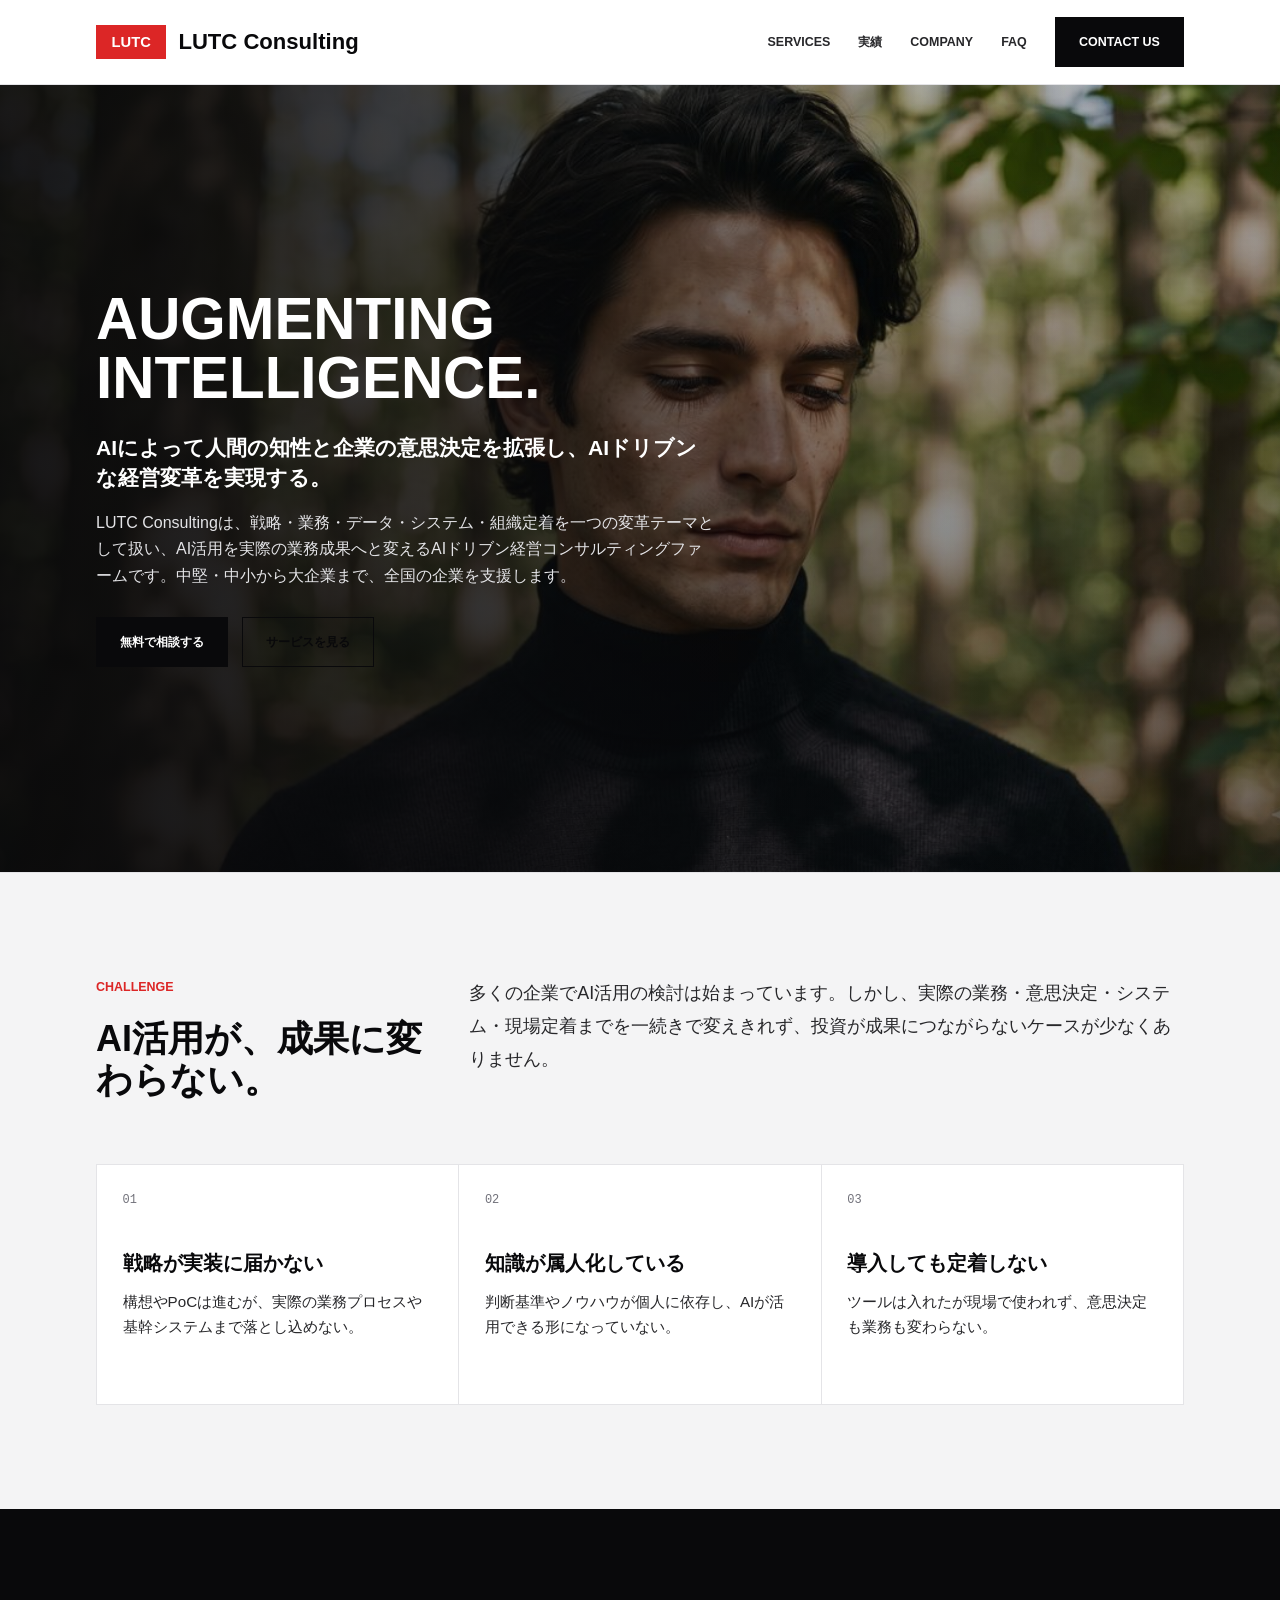
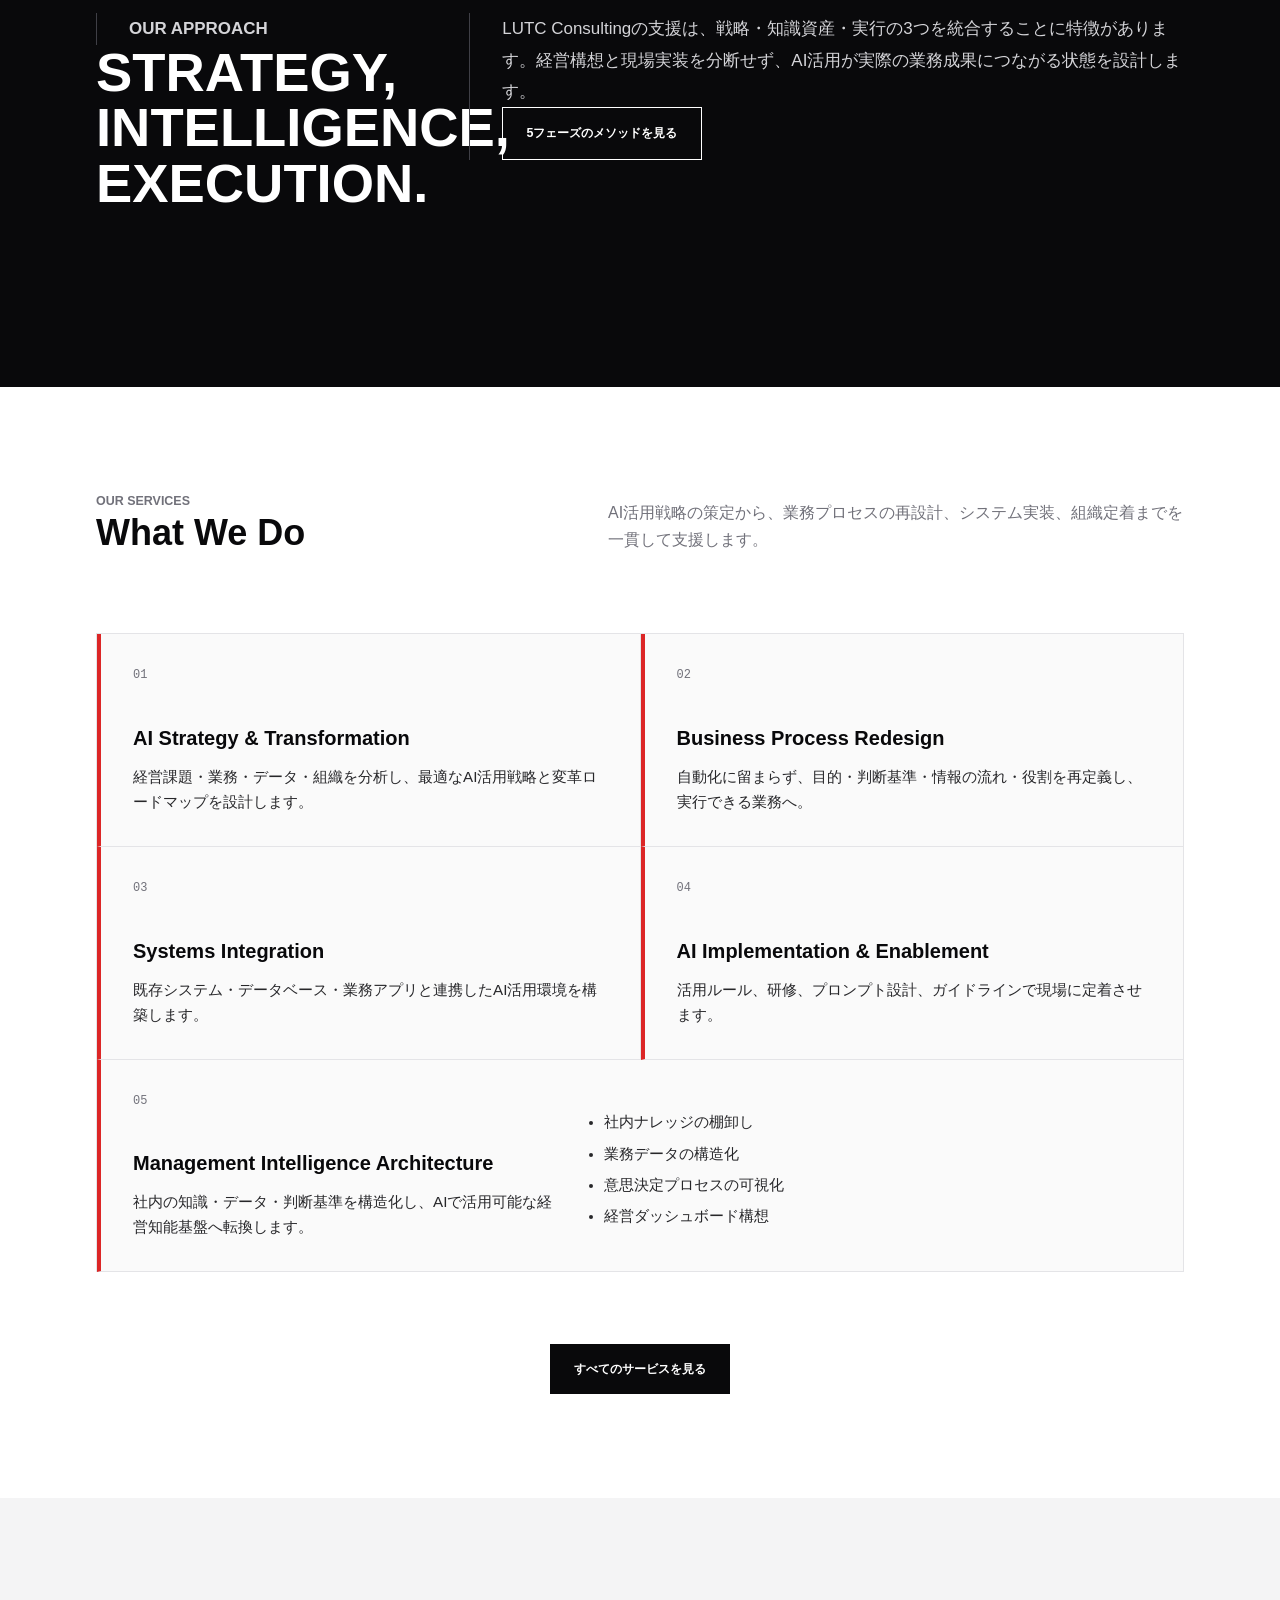
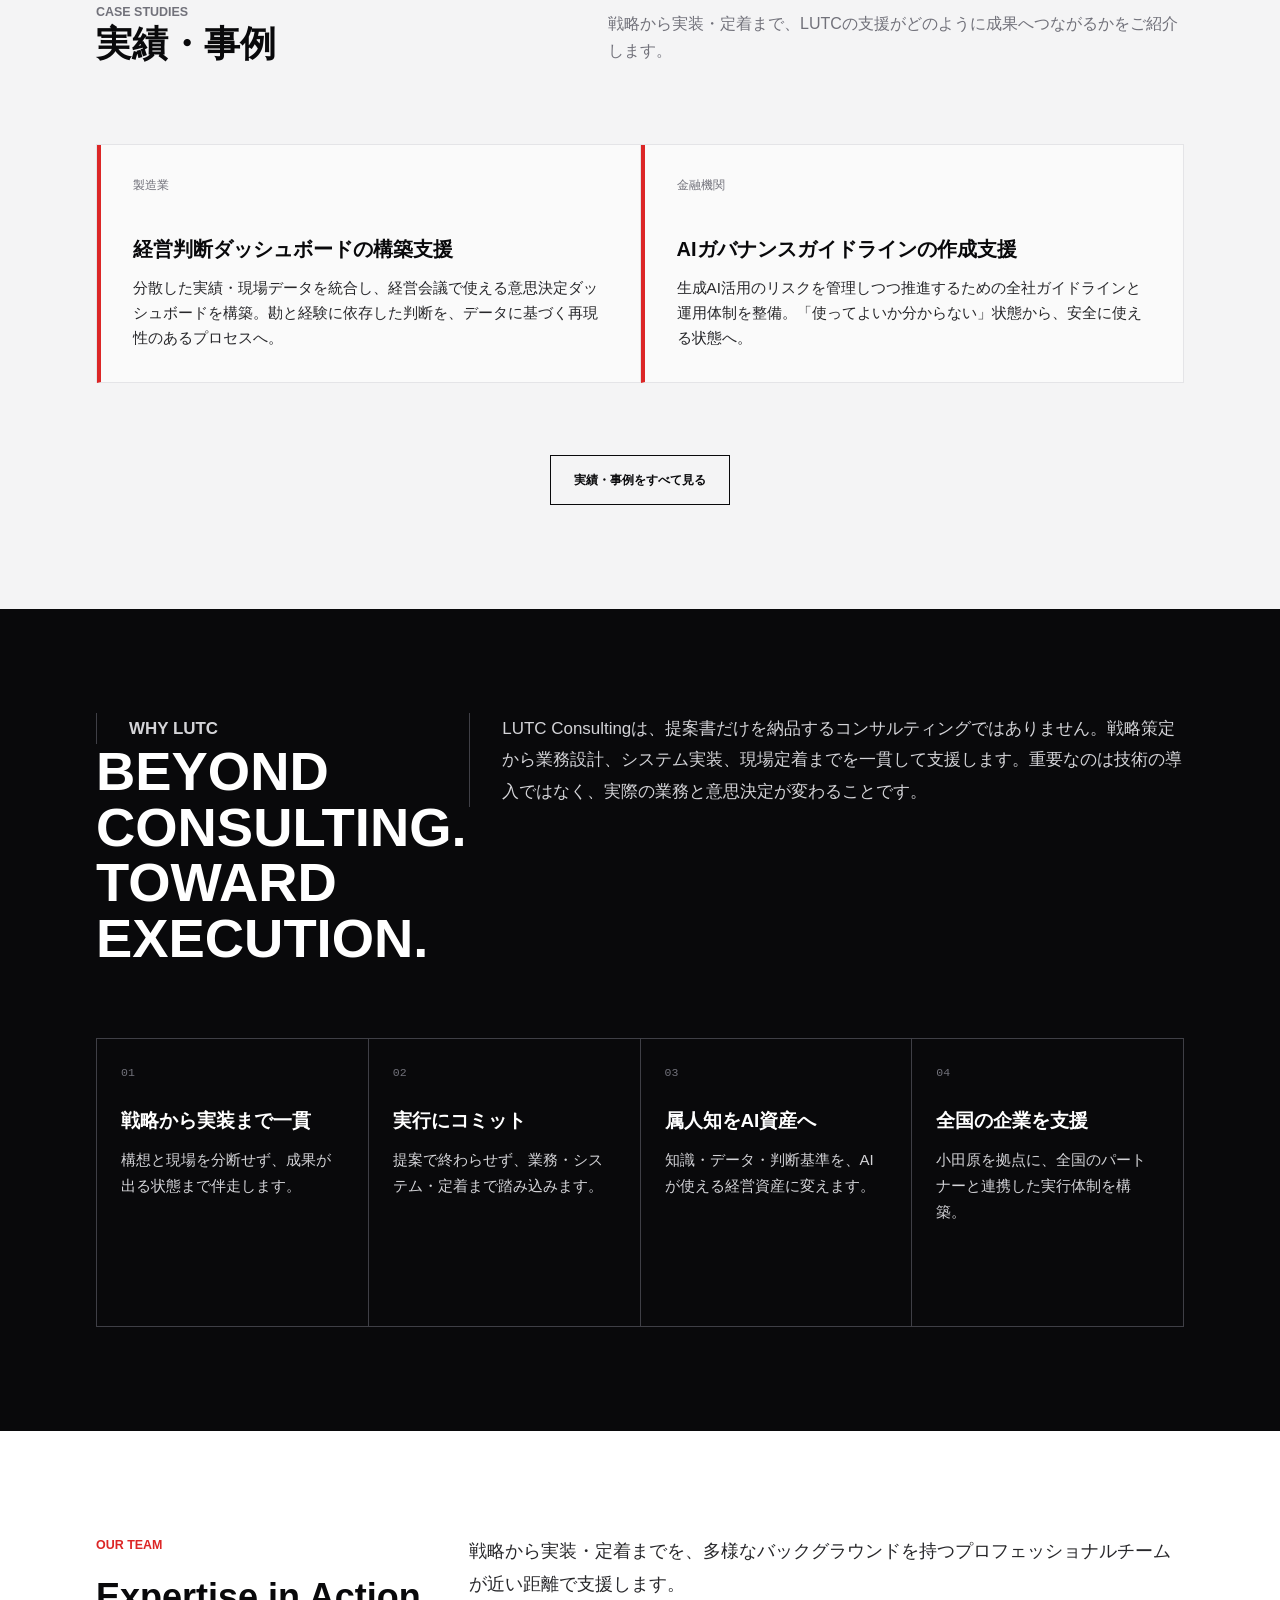
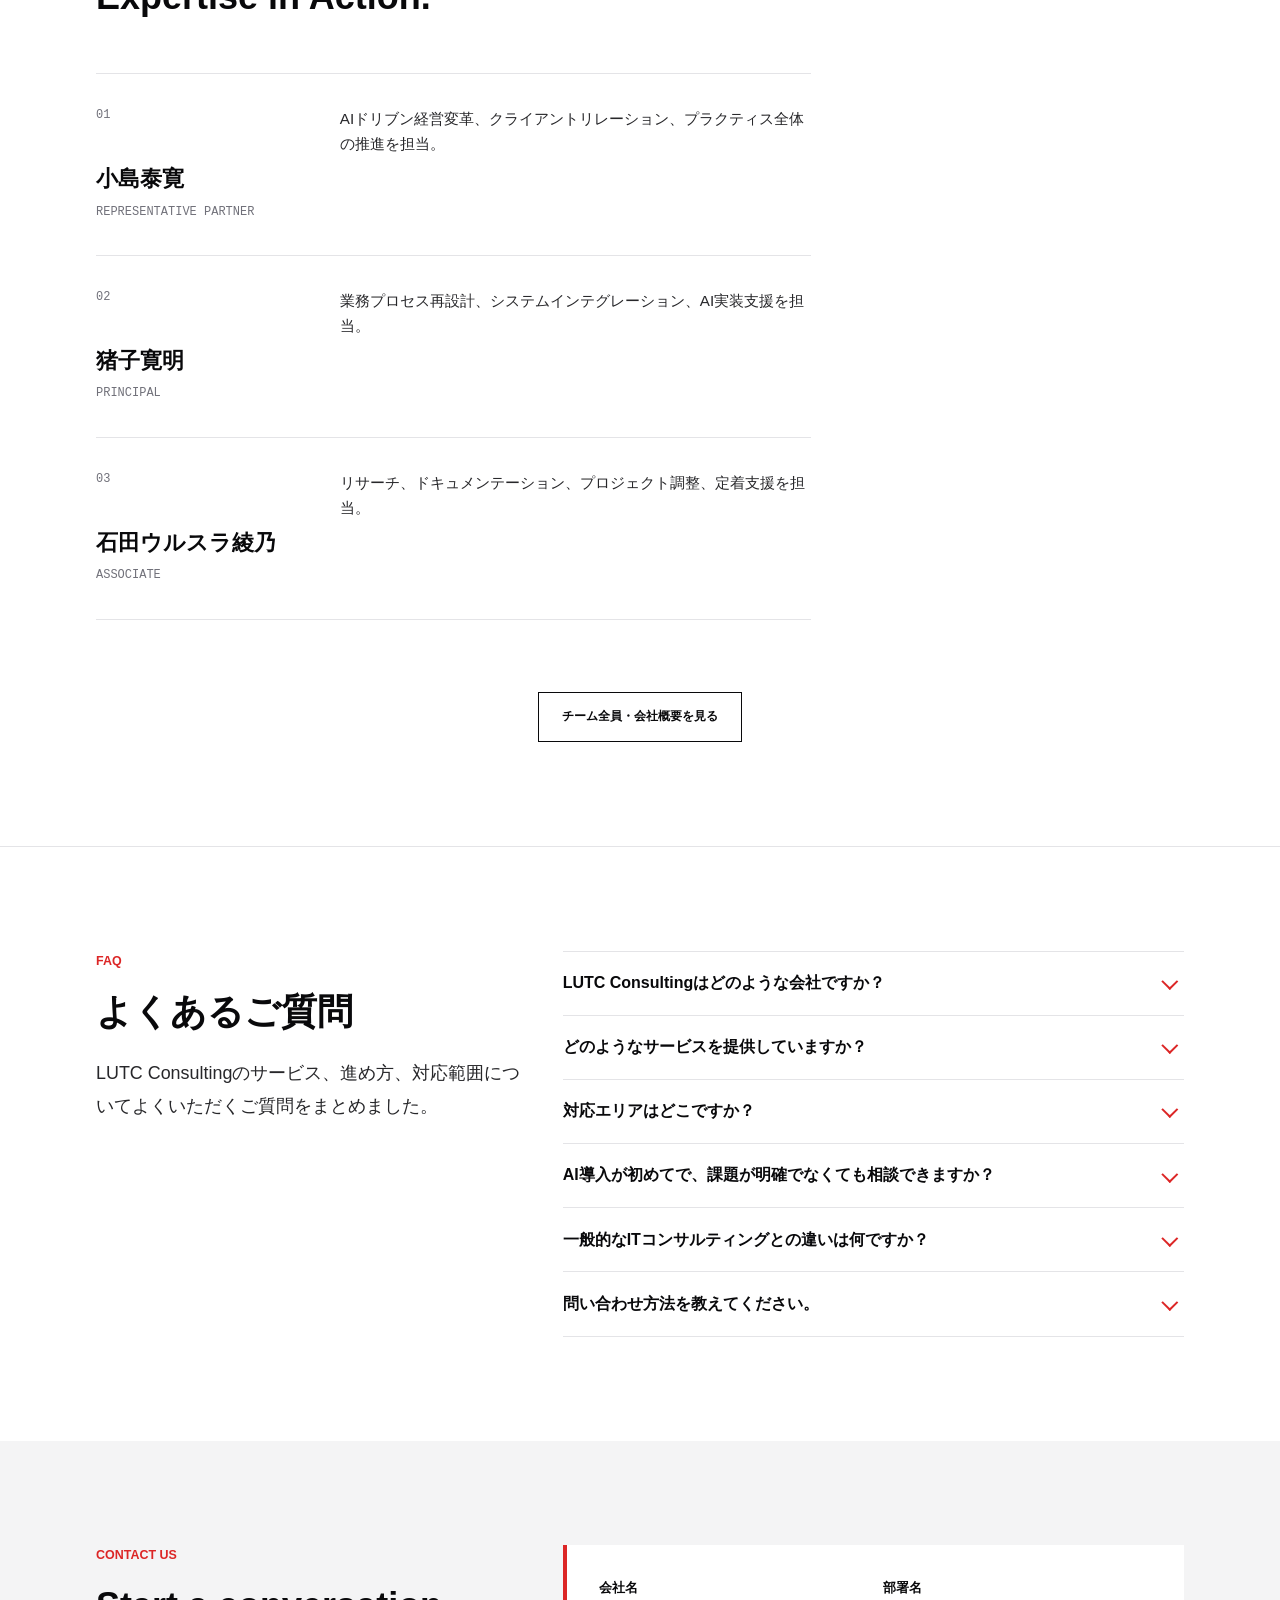
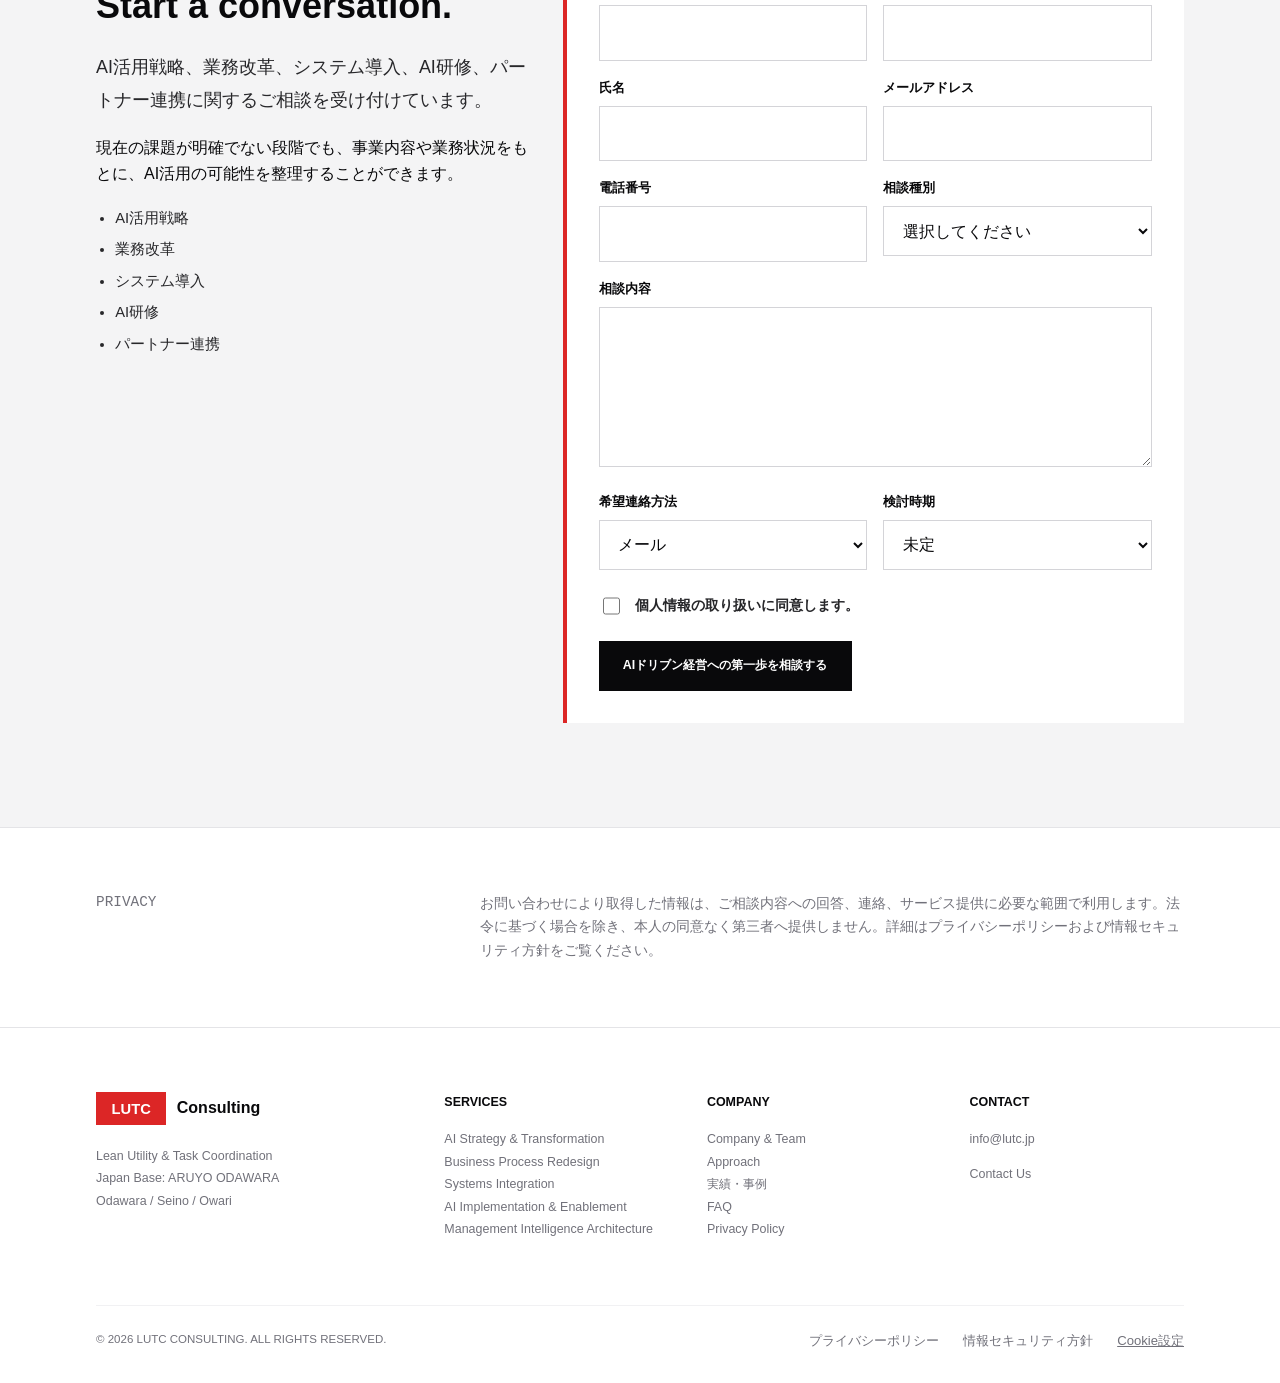
==== commit fa7d4606: "Harden AIEO, add cookie consent + privacy/security policies, production cases - AIEO: robots.txt exp" ====
--- a/site/src/index.html
+++ b/site/src/index.html
@@ -5,6 +5,7 @@
   <meta name="viewport" content="width=device-width, initial-scale=1">
   <title>LUTC Consulting｜AIドリブン経営支援・業務改革・システムインテグレーション</title>
   <meta name="description" content="LUTC Consulting（ルトゥック コンサルティング）は、AI活用戦略、業務改革、システムインテグレーション、AI実装、組織定着を一貫支援するAIドリブン経営コンサルティングファームです。全国の企業のAIドリブン経営を、戦略から実装・定着まで伴走します。">
+  <meta name="dateModified" content="2026-07-02">
   <link rel="canonical" href="https://lutc.jp/">
   <meta name="robots" content="index, follow, max-image-preview:large">
   <meta name="format-detection" content="telephone=no">
@@ -30,7 +31,8 @@
   <link rel="manifest" href="/site.webmanifest">
   <meta name="theme-color" content="#dc2626">
 
-  <link rel="stylesheet" href="styles.css?v=20260702">
+  <link rel="stylesheet" href="styles.css?v=20260702b">
+  <script src="/consent.js" defer></script>
 
   <script type="application/ld+json">
   {
@@ -50,6 +52,8 @@
         "areaServed": { "@type": "Country", "name": "日本" },
         "address": { "@type": "PostalAddress", "addressLocality": "小田原市", "addressRegion": "神奈川県", "addressCountry": "JP" },
         "founder": { "@type": "Person", "name": "小島泰寛", "jobTitle": "Representative Partner" },
+        "numberOfEmployees": { "@type": "QuantitativeValue", "value": 13 },
+        "contactPoint": { "@type": "ContactPoint", "email": "info@lutc.jp", "contactType": "sales", "areaServed": "JP", "availableLanguage": ["ja", "en"] },
         "knowsAbout": ["AI活用戦略", "業務改革", "システムインテグレーション", "AI実装", "組織定着", "ナレッジマネジメント", "経営コンサルティング", "生成AI"],
         "hasOfferCatalog": {
           "@type": "OfferCatalog",
@@ -250,30 +254,24 @@
         <div class="service-intro">
           <div>
             <p class="eyebrow">Case Studies</p>
-            <h2 class="section-title">取り組みの例</h2>
-          </div>
-          <p>LUTCの支援がどのように成果へつながるか、代表的な取り組みのイメージをご紹介します。</p>
-        </div>
-        <div class="term-grid">
-          <article class="term">
-            <span class="index">Case 01</span>
-            <h3>製造業｜属人化した生産管理の再設計</h3>
-            <p>熟練者に依存していた生産計画の判断基準を構造化し、AIが提案・人が意思決定する仕組みへ。計画業務の標準化と早期育成を実現。</p>
-          </article>
-          <article class="term">
-            <span class="index">Case 02</span>
-            <h3>金融サービス｜問い合わせ対応のAI活用</h3>
-            <p>分散したナレッジを整理し、社内AIアシスタントとして再構成。回答品質の均一化と一次対応の効率化を両立。</p>
-          </article>
-          <article class="term">
-            <span class="index">Case 03</span>
-            <h3>小売・流通｜需要予測と在庫最適化</h3>
-            <p>販売・在庫・外部データを連携し、需要予測を業務フローに組み込み。欠品と過剰在庫の削減、意思決定の迅速化に貢献。</p>
-          </article>
-        </div>
-        <p class="note">※ 上記は当社の支援内容を示す想定ケースのイメージです。実際の事例は準備が整い次第公開します。</p>
+            <h2 class="section-title">実績・事例</h2>
+          </div>
+          <p>戦略から実装・定着まで、LUTCの支援がどのように成果へつながるかをご紹介します。</p>
+        </div>
+        <div class="services-grid">
+          <article class="service">
+            <span class="index">製造業</span>
+            <h3>経営判断ダッシュボードの構築支援</h3>
+            <p>分散した実績・現場データを統合し、経営会議で使える意思決定ダッシュボードを構築。勘と経験に依存した判断を、データに基づく再現性のあるプロセスへ。</p>
+          </article>
+          <article class="service">
+            <span class="index">金融機関</span>
+            <h3>AIガバナンスガイドラインの作成支援</h3>
+            <p>生成AI活用のリスクを管理しつつ推進するための全社ガイドラインと運用体制を整備。「使ってよいか分からない」状態から、安全に使える状態へ。</p>
+          </article>
+        </div>
         <div class="section-cta">
-          <a class="button secondary" href="cases.html">実績・事例をもっと見る</a>
+          <a class="button secondary" href="cases.html">実績・事例をすべて見る</a>
         </div>
       </div>
     </section>
@@ -483,9 +481,9 @@
     <section id="privacy" class="privacy">
       <div class="section-inner">
         <div>
-          <p class="meta">Privacy Policy</p>
-        </div>
-        <p>お問い合わせにより取得した情報は、ご相談内容への回答、連絡、サービス提供に必要な範囲で利用します。法令に基づく場合を除き、本人の同意なく第三者へ提供しません。正式公開時には、法人情報、所在地表記、問い合わせ送信先、個人情報保護方針の詳細を確定してください。</p>
+          <p class="meta">Privacy</p>
+        </div>
+        <p>お問い合わせにより取得した情報は、ご相談内容への回答、連絡、サービス提供に必要な範囲で利用します。法令に基づく場合を除き、本人の同意なく第三者へ提供しません。詳細は<a href="privacy.html">プライバシーポリシー</a>および<a href="security.html">情報セキュリティ方針</a>をご覧ください。</p>
       </div>
     </section>
   </main>
@@ -524,7 +522,11 @@
       </div>
       <div class="footer-bottom">
         <span>© 2026 LUTC Consulting. All Rights Reserved.</span>
-        <span>AI-Driven Management Consulting</span>
+        <nav class="footer-legal" aria-label="Legal">
+          <a href="privacy.html">プライバシーポリシー</a>
+          <a href="security.html">情報セキュリティ方針</a>
+          <button type="button" class="cookie-settings-link" onclick="if(window.__lutcConsentOpen)window.__lutcConsentOpen()">Cookie設定</button>
+        </nav>
       </div>
     </div>
   </footer>
--- a/site/src/styles.css
+++ b/site/src/styles.css
@@ -1142,6 +1142,306 @@
   font-weight: 800;
   letter-spacing: 0.05em;
   text-transform: uppercase;
+}
+
+/* Legal pages (privacy / security) */
+.legal-body {
+  max-width: 780px;
+}
+
+.legal-updated {
+  margin-bottom: 2rem;
+  color: var(--muted);
+  font-size: 0.85rem;
+}
+
+.legal-body h2 {
+  margin: 2.25rem 0 0.75rem;
+  padding-top: 1.5rem;
+  border-top: 1px solid var(--line);
+  font-size: 1.15rem;
+  font-weight: 800;
+}
+
+.legal-body h2:first-of-type {
+  padding-top: 0;
+  border-top: 0;
+}
+
+.legal-body p {
+  margin-bottom: 0.9rem;
+  color: var(--ink);
+  line-height: 1.9;
+}
+
+.legal-body ul {
+  margin: 0 0 1rem;
+  padding-left: 1.3rem;
+  display: grid;
+  gap: 0.45rem;
+}
+
+.legal-body li {
+  color: var(--ink);
+  line-height: 1.8;
+}
+
+.legal-body a {
+  color: var(--red);
+}
+
+/* Case studies (cases.html) */
+.case-list {
+  display: grid;
+  gap: 3rem;
+}
+
+.case-study {
+  border: 1px solid var(--line);
+  background: var(--white);
+}
+
+.case-head {
+  padding: 2.25rem 2.25rem 1.6rem;
+  border-bottom: 1px solid var(--line);
+}
+
+.case-tags {
+  display: flex;
+  flex-wrap: wrap;
+  gap: 0.5rem;
+  margin-bottom: 1.1rem;
+}
+
+.case-tag {
+  padding: 0.3rem 0.7rem;
+  border: 1px solid var(--line);
+  color: var(--ink);
+  font-size: 0.72rem;
+  font-weight: 800;
+  letter-spacing: 0.03em;
+}
+
+.case-tag:first-child {
+  border-color: var(--red);
+  color: var(--red);
+}
+
+.case-head h2 {
+  font-size: 1.65rem;
+  line-height: 1.35;
+}
+
+.case-summary {
+  margin-top: 1rem;
+  color: var(--ink);
+  font-size: 1.02rem;
+  line-height: 1.75;
+}
+
+.case-body {
+  display: grid;
+  grid-template-columns: repeat(2, minmax(0, 1fr));
+  gap: 1px;
+  background: var(--line);
+}
+
+.case-block {
+  background: var(--white);
+  padding: 1.75rem 2.25rem;
+}
+
+.case-block h3 {
+  margin-bottom: 0.5rem;
+  color: var(--red);
+  font-size: 0.78rem;
+  font-weight: 800;
+  letter-spacing: 0.06em;
+  text-transform: uppercase;
+}
+
+.case-block p {
+  color: var(--ink);
+  font-size: 0.95rem;
+  line-height: 1.8;
+}
+
+.case-takeaways {
+  padding: 1.6rem 2.25rem;
+  border-top: 1px solid var(--line);
+  background: var(--plaster);
+}
+
+.case-takeaways-label {
+  margin-bottom: 0.75rem;
+  color: var(--red);
+  font-size: 0.78rem;
+  font-weight: 800;
+  letter-spacing: 0.06em;
+  text-transform: uppercase;
+}
+
+.case-takeaways ul {
+  margin: 0;
+  padding-left: 1.1rem;
+  display: grid;
+  gap: 0.4rem;
+}
+
+.case-takeaways li {
+  color: var(--ink);
+  font-size: 0.92rem;
+  line-height: 1.6;
+}
+
+@media (max-width: 820px) {
+  .case-body {
+    grid-template-columns: 1fr;
+  }
+}
+
+/* Footer legal links */
+.footer-legal {
+  display: flex;
+  flex-wrap: wrap;
+  align-items: center;
+  gap: 0.75rem 1.5rem;
+}
+
+.footer-legal a,
+.cookie-settings-link {
+  color: var(--muted);
+  font-size: 0.82rem;
+}
+
+.footer-legal a:hover,
+.cookie-settings-link:hover {
+  color: var(--white);
+}
+
+.cookie-settings-link {
+  padding: 0;
+  border: 0;
+  background: none;
+  font: inherit;
+  font-size: 0.82rem;
+  text-decoration: underline;
+  cursor: pointer;
+}
+
+/* Cookie consent banner */
+.cookie-banner {
+  position: fixed;
+  left: 0;
+  right: 0;
+  bottom: 0;
+  z-index: 1000;
+  background: var(--black);
+  color: var(--white);
+  border-top: 3px solid var(--red);
+}
+
+.cookie-inner {
+  max-width: var(--max);
+  margin: 0 auto;
+  padding: 1.1rem var(--space-x);
+  display: flex;
+  flex-wrap: wrap;
+  align-items: center;
+  gap: 1rem 1.5rem;
+}
+
+.cookie-text {
+  flex: 1 1 320px;
+  font-size: 0.86rem;
+  line-height: 1.65;
+}
+
+.cookie-text strong {
+  display: block;
+  margin-bottom: 0.2rem;
+  font-size: 0.95rem;
+}
+
+.cookie-text a {
+  color: #fff;
+  text-decoration: underline;
+}
+
+.cookie-actions {
+  display: flex;
+  flex-wrap: wrap;
+  align-items: center;
+  gap: 0.6rem;
+}
+
+.cookie-actions .button {
+  min-height: 2.7rem;
+}
+
+.cookie-accept,
+.cookie-save {
+  background: var(--red);
+  border-color: var(--red);
+  color: #fff;
+}
+
+.cookie-accept:hover,
+.cookie-accept:focus-visible,
+.cookie-save:hover,
+.cookie-save:focus-visible {
+  background: #b91c1c;
+  border-color: #b91c1c;
+}
+
+.cookie-reject {
+  background: transparent;
+  border: 1px solid rgba(255, 255, 255, 0.5);
+  color: #fff;
+}
+
+.cookie-reject:hover,
+.cookie-reject:focus-visible {
+  background: rgba(255, 255, 255, 0.12);
+  border-color: #fff;
+}
+
+.cookie-toggle {
+  border: 0;
+  background: none;
+  color: #fff;
+  font-size: 0.82rem;
+  text-decoration: underline;
+  cursor: pointer;
+}
+
+.cookie-settings {
+  flex: 1 1 100%;
+  display: flex;
+  flex-wrap: wrap;
+  gap: 0.75rem 1.5rem;
+}
+
+.cookie-opt {
+  display: flex;
+  align-items: center;
+  gap: 0.5rem;
+  font-size: 0.82rem;
+}
+
+.cookie-opt span {
+  display: flex;
+  flex-direction: column;
+}
+
+.cookie-opt small {
+  color: #a1a1aa;
+  font-size: 0.7rem;
+}
+
+.cookie-opt input {
+  width: auto;
+  min-height: 0;
 }
 
 .privacy {
